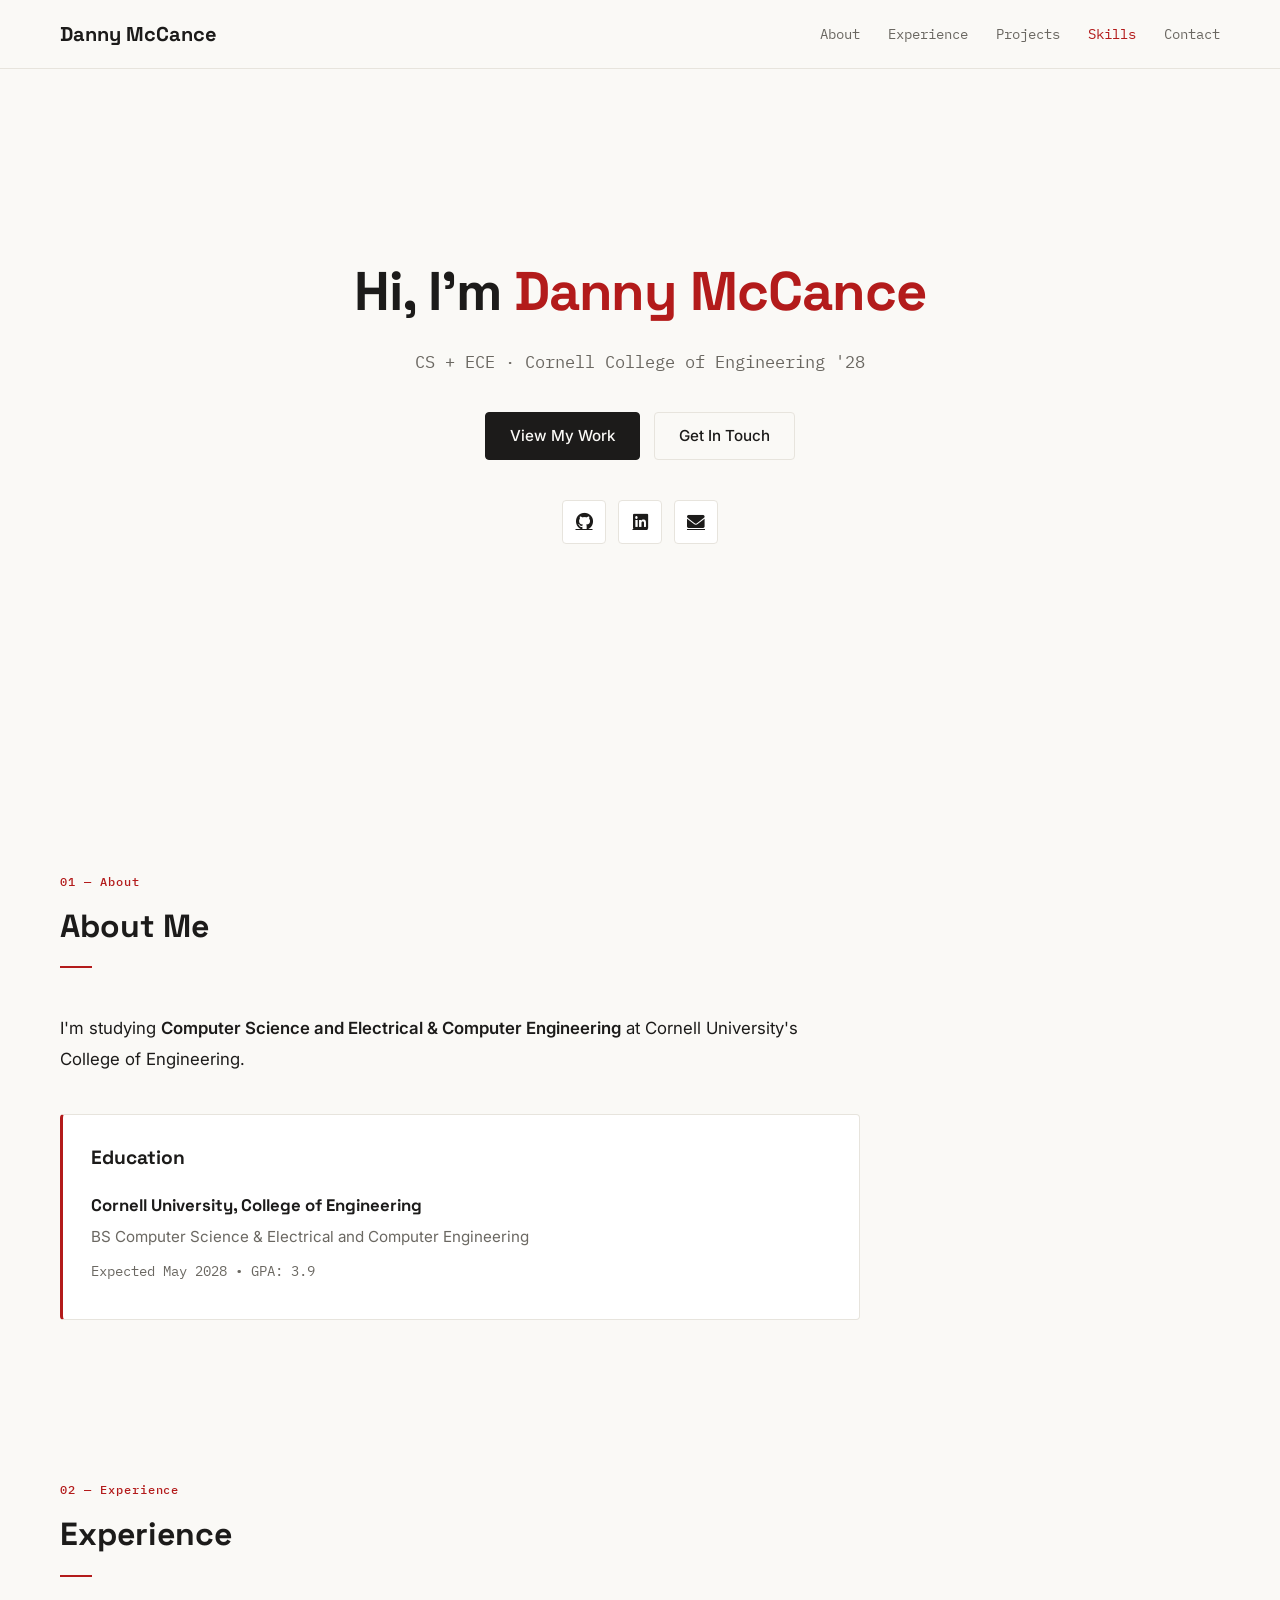
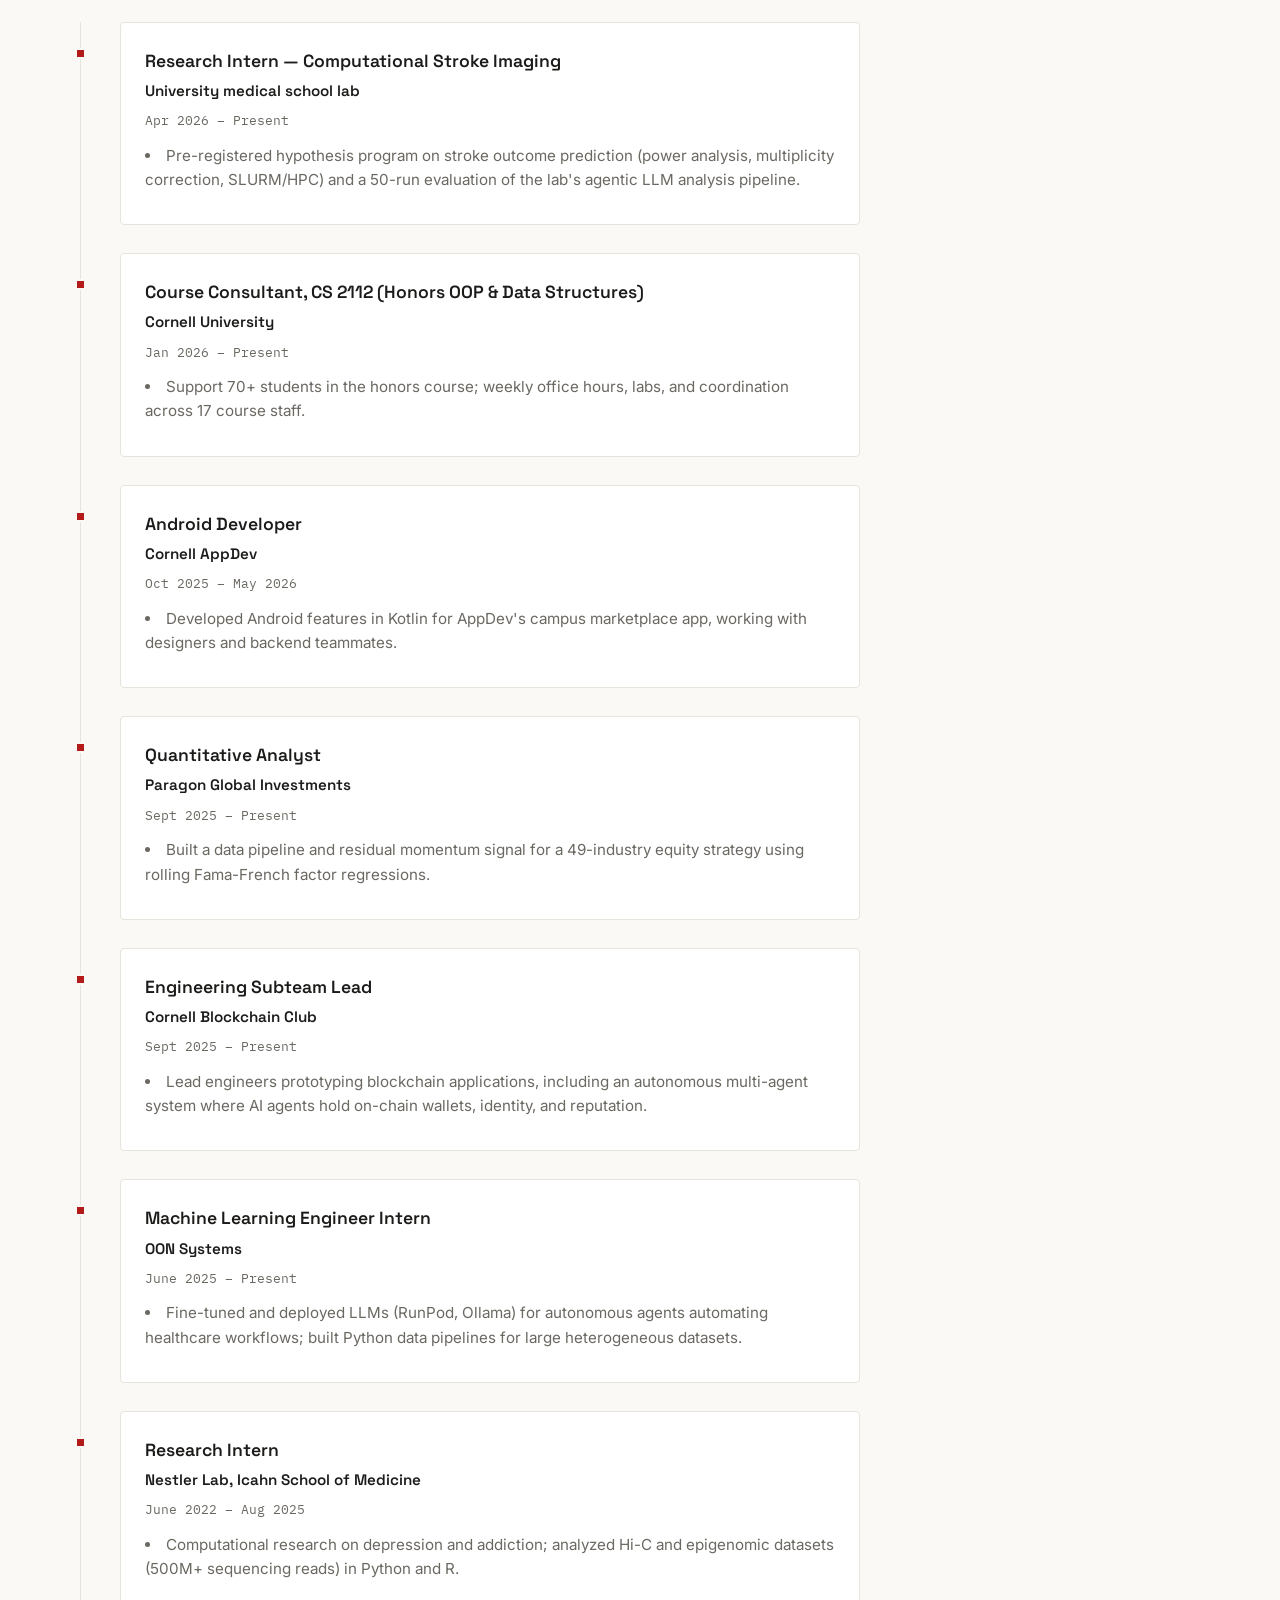
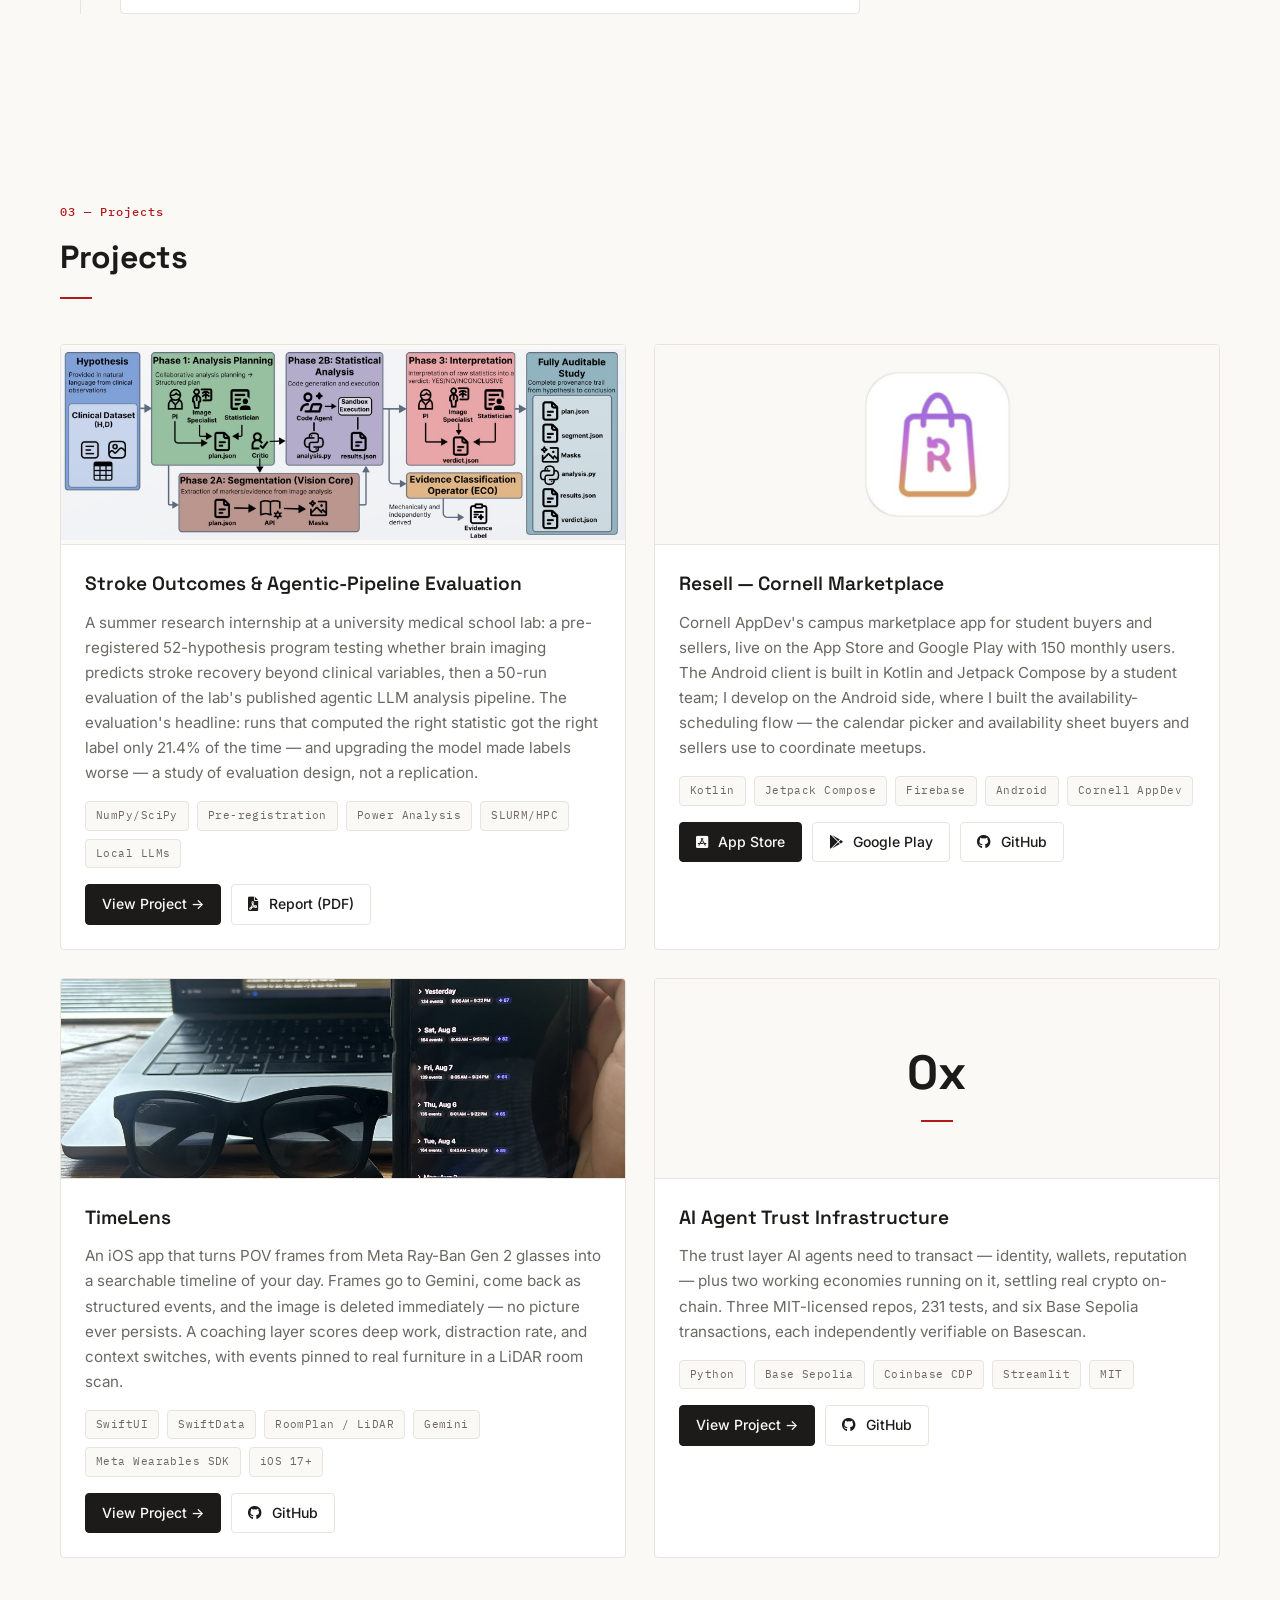
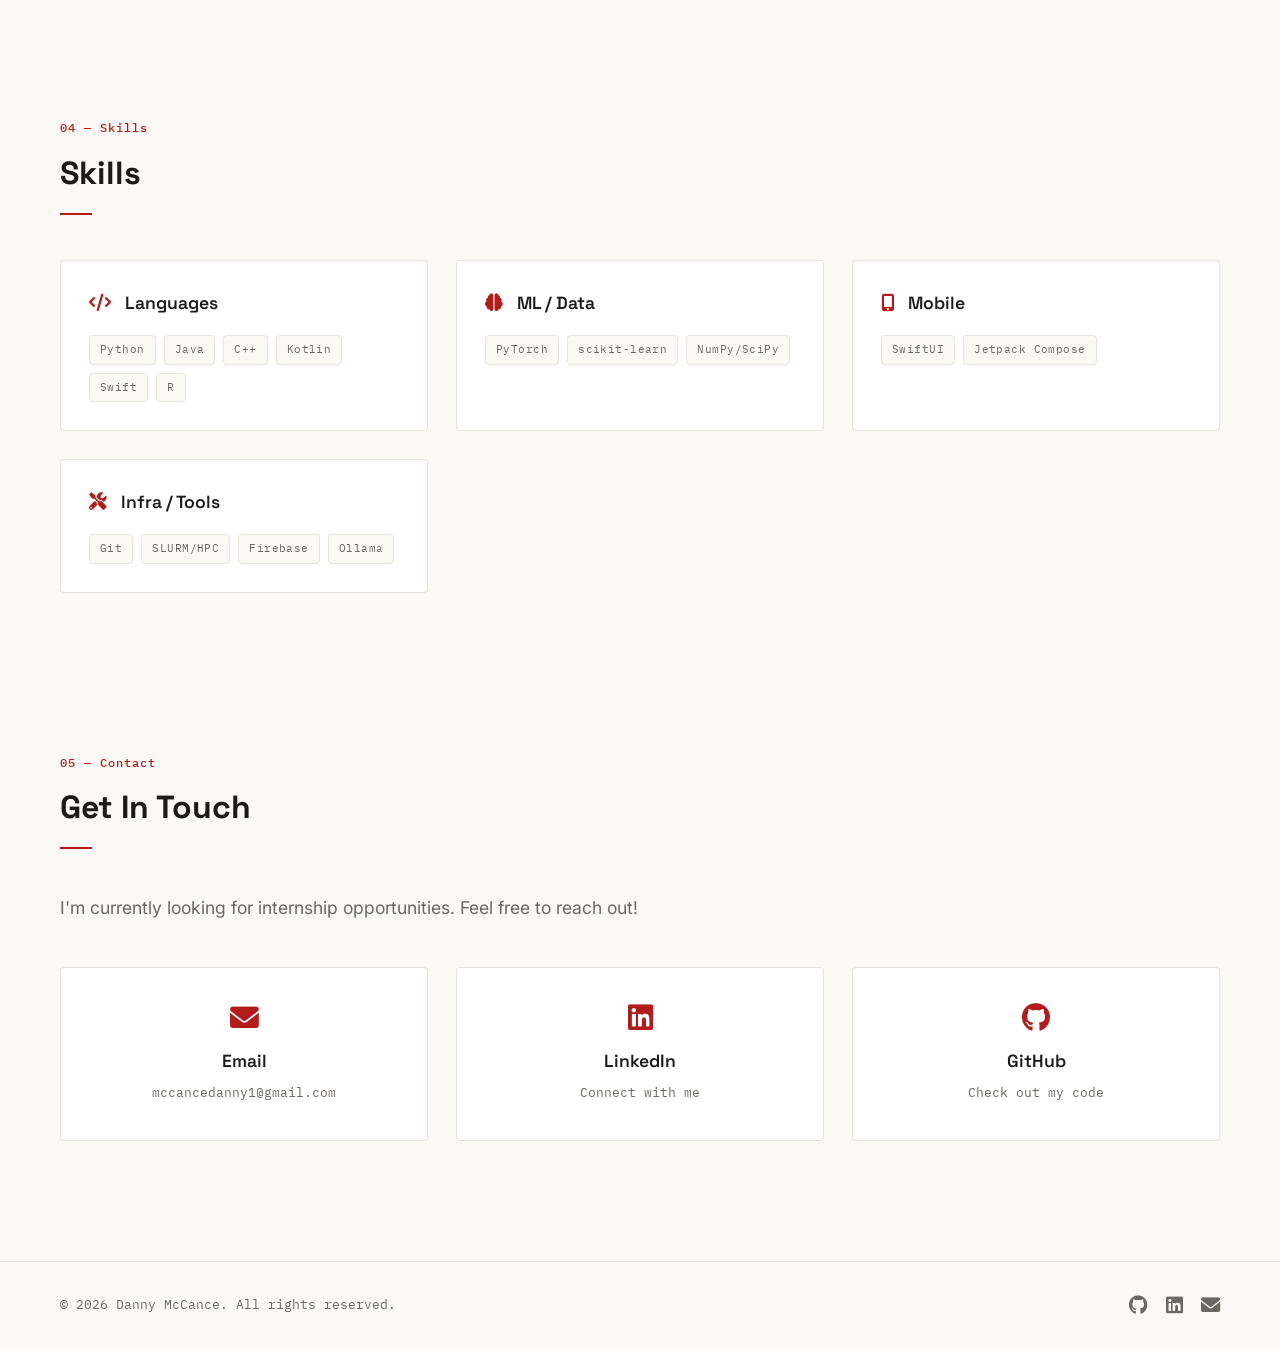
==== index.html @ d05a89b1 "Design system pass: unified palette, type, and card language Co-Authored-By: Claude Fable 5 <noreply" ====
<!DOCTYPE html>
<html lang="en">
<head>
    <meta charset="UTF-8">
    <meta name="viewport" content="width=device-width, initial-scale=1.0">
    <title>Danny McCance &mdash; CS + ECE @ Cornell</title>
    <link rel="preconnect" href="https://fonts.googleapis.com">
    <link rel="preconnect" href="https://fonts.gstatic.com" crossorigin>
    <link href="https://fonts.googleapis.com/css2?family=IBM+Plex+Mono:wght@400;500;600&family=Inter:wght@400;500;600&family=Space+Grotesk:wght@600;700&display=swap" rel="stylesheet">
    <link rel="stylesheet" href="styles.css">
    <link rel="stylesheet" href="https://cdnjs.cloudflare.com/ajax/libs/font-awesome/6.0.0/css/all.min.css">
</head>
<body>
    <!-- Navigation -->
    <nav class="navbar">
        <div class="container">
            <div class="nav-brand">Danny McCance</div>
            <ul class="nav-menu">
                <li><a href="#about">About</a></li>
                <li><a href="#experience">Experience</a></li>
                <li><a href="#projects">Projects</a></li>
                <li><a href="#skills">Skills</a></li>
                <li><a href="#contact">Contact</a></li>
            </ul>
            <div class="hamburger">
                <span></span>
                <span></span>
                <span></span>
            </div>
        </div>
    </nav>

    <!-- Hero Section -->
    <section class="hero">
        <div class="container">
            <div class="hero-content">
                <h1>Hi, I'm <span class="highlight">Danny McCance</span></h1>
                <h2>CS + ECE &middot; Cornell College of Engineering '28</h2>
                <div class="hero-buttons">
                    <a href="#projects" class="btn btn-primary">View My Work</a>
                    <a href="#contact" class="btn btn-secondary">Get In Touch</a>
                </div>
                <div class="social-links">
                    <a href="https://github.com/dannym231" target="_blank" aria-label="GitHub"><i class="fab fa-github"></i></a>
                    <a href="https://www.linkedin.com/in/danny-mccance-0ab602261" target="_blank" aria-label="LinkedIn"><i class="fab fa-linkedin"></i></a>
                    <a href="mailto:mccancedanny1@gmail.com" aria-label="Email"><i class="fas fa-envelope"></i></a>
                </div>
            </div>
        </div>
    </section>

    <!-- About Section -->
    <section id="about" class="about">
        <div class="container">
            <p class="kicker">01 — About</p>
            <h2 class="section-title">About Me</h2>
            <div class="about-content">
                <div class="about-text">
                    <p>I'm studying <strong>Computer Science and Electrical &amp; Computer Engineering</strong> at Cornell University's College of Engineering.</p>
                    <div class="education">
                        <h3>Education</h3>
                        <div class="education-item">
                            <h4>Cornell University, College of Engineering</h4>
                            <p>BS Computer Science &amp; Electrical and Computer Engineering</p>
                            <p class="date">Expected May 2028 &bull; GPA: 3.9</p>
                        </div>
                    </div>
                </div>
            </div>
        </div>
    </section>

    <!-- Experience Section -->
    <section id="experience" class="experience">
        <div class="container">
            <p class="kicker">02 — Experience</p>
            <h2 class="section-title">Experience</h2>
            <div class="timeline">
                <div class="timeline-item">
                    <div class="timeline-marker"></div>
                    <div class="timeline-content">
                        <h3>Research Intern &mdash; Computational Stroke Imaging</h3>
                        <h4>University medical school lab</h4>
                        <p class="date">Apr 2026 &ndash; Present</p>
                        <ul>
                            <li>Pre-registered hypothesis program on stroke outcome prediction (power analysis, multiplicity correction, SLURM/HPC) and a 50-run evaluation of the lab's agentic LLM analysis pipeline.</li>
                        </ul>
                    </div>
                </div>

                <div class="timeline-item">
                    <div class="timeline-marker"></div>
                    <div class="timeline-content">
                        <h3>Course Consultant, CS 2112 (Honors OOP &amp; Data Structures)</h3>
                        <h4>Cornell University</h4>
                        <p class="date">Jan 2026 &ndash; Present</p>
                        <ul>
                            <li>Support 70+ students in the honors course; weekly office hours, labs, and coordination across 17 course staff.</li>
                        </ul>
                    </div>
                </div>

                <div class="timeline-item">
                    <div class="timeline-marker"></div>
                    <div class="timeline-content">
                        <h3>Android Developer</h3>
                        <h4>Cornell AppDev</h4>
                        <p class="date">Oct 2025 &ndash; May 2026</p>
                        <ul>
                            <li>Developed Android features in Kotlin for AppDev's campus marketplace app, working with designers and backend teammates.</li>
                        </ul>
                    </div>
                </div>

                <div class="timeline-item">
                    <div class="timeline-marker"></div>
                    <div class="timeline-content">
                        <h3>Quantitative Analyst</h3>
                        <h4>Paragon Global Investments</h4>
                        <p class="date">Sept 2025 &ndash; Present</p>
                        <ul>
                            <li>Built a data pipeline and residual momentum signal for a 49-industry equity strategy using rolling Fama-French factor regressions.</li>
                        </ul>
                    </div>
                </div>

                <div class="timeline-item">
                    <div class="timeline-marker"></div>
                    <div class="timeline-content">
                        <h3>Engineering Subteam Lead</h3>
                        <h4>Cornell Blockchain Club</h4>
                        <p class="date">Sept 2025 &ndash; Present</p>
                        <ul>
                            <li>Lead engineers prototyping blockchain applications, including an autonomous multi-agent system where AI agents hold on-chain wallets, identity, and reputation.</li>
                        </ul>
                    </div>
                </div>

                <div class="timeline-item">
                    <div class="timeline-marker"></div>
                    <div class="timeline-content">
                        <h3>Machine Learning Engineer Intern</h3>
                        <h4>OON Systems</h4>
                        <p class="date">June 2025 &ndash; Present</p>
                        <ul>
                            <li>Fine-tuned and deployed LLMs (RunPod, Ollama) for autonomous agents automating healthcare workflows; built Python data pipelines for large heterogeneous datasets.</li>
                        </ul>
                    </div>
                </div>

                <div class="timeline-item">
                    <div class="timeline-marker"></div>
                    <div class="timeline-content">
                        <h3>Research Intern</h3>
                        <h4>Nestler Lab, Icahn School of Medicine</h4>
                        <p class="date">June 2022 &ndash; Aug 2025</p>
                        <ul>
                            <li>Computational research on depression and addiction; analyzed Hi-C and epigenomic datasets (500M+ sequencing reads) in Python and R.</li>
                        </ul>
                    </div>
                </div>
            </div>
        </div>
    </section>

    <!-- Projects Section -->
    <section id="projects" class="projects">
        <div class="container">
            <p class="kicker">03 — Projects</p>
            <h2 class="section-title">Projects</h2>
            <div class="projects-grid">
                <!-- Project Card: Stroke Outcomes & Agentic-Pipeline Evaluation -->
                <div class="project-card">
                    <div class="project-image project-image-contain">
                        <img src="assets/research/veritas-architecture.jpg" alt="Architecture of VERITAS (arXiv:2604.12144), the lab's published agentic analysis pipeline">
                        <div class="project-overlay">
                            <a href="research.html" class="project-link" aria-label="View research project page">
                                <i class="fas fa-external-link-alt"></i>
                            </a>
                            <a href="assets/research/final-report.pdf" class="project-link" target="_blank" aria-label="Research report (PDF)">
                                <i class="fas fa-file-pdf"></i>
                            </a>
                        </div>
                    </div>
                    <div class="project-info">
                        <h3>Stroke Outcomes &amp; Agentic-Pipeline Evaluation</h3>
                        <p>A summer research internship at a university medical school lab: a pre-registered 52-hypothesis program testing whether brain imaging predicts stroke recovery beyond clinical variables, then a 50-run evaluation of the lab's published agentic LLM analysis pipeline. The evaluation's headline: runs that computed the right statistic got the right label only 21.4% of the time &mdash; and upgrading the model made labels worse &mdash; a study of evaluation design, not a replication.</p>
                        <div class="project-tags">
                            <span class="tag">NumPy/SciPy</span>
                            <span class="tag">Pre-registration</span>
                            <span class="tag">Power Analysis</span>
                            <span class="tag">SLURM/HPC</span>
                            <span class="tag">Local LLMs</span>
                        </div>
                        <div class="project-actions">
                            <a href="research.html" class="btn btn-primary btn-sm">View Project &rarr;</a>
                            <a href="assets/research/final-report.pdf" target="_blank" class="btn btn-secondary btn-sm"><i class="fas fa-file-pdf"></i> Report (PDF)</a>
                        </div>
                    </div>
                </div>

                <!-- Project Card: Resell -->
                <div class="project-card">
                    <div class="project-image">
                        <img src="assets/resell/hero.jpg" alt="Resell — Cornell Marketplace app icon">
                        <div class="project-overlay">
                            <a href="https://apps.apple.com/us/app/resell-cornell-marketplace/id1622452299" class="project-link" target="_blank" aria-label="Resell on the App Store">
                                <i class="fab fa-app-store-ios"></i>
                            </a>
                            <a href="https://play.google.com/store/apps/details?id=com.cornellappdev.resell.android" class="project-link" target="_blank" aria-label="Resell on Google Play">
                                <i class="fab fa-google-play"></i>
                            </a>
                            <a href="https://github.com/cuappdev/resell-android" class="project-link" target="_blank" aria-label="Resell Android on GitHub">
                                <i class="fab fa-github"></i>
                            </a>
                        </div>
                    </div>
                    <div class="project-info">
                        <h3>Resell &mdash; Cornell Marketplace</h3>
                        <p>Cornell AppDev's campus marketplace app for student buyers and sellers, live on the App Store and Google Play with 150 monthly users. The Android client is built in Kotlin and Jetpack Compose by a student team; I develop on the Android side, where I built the availability-scheduling flow &mdash; the calendar picker and availability sheet buyers and sellers use to coordinate meetups.</p>
                        <div class="project-tags">
                            <span class="tag">Kotlin</span>
                            <span class="tag">Jetpack Compose</span>
                            <span class="tag">Firebase</span>
                            <span class="tag">Android</span>
                            <span class="tag">Cornell AppDev</span>
                        </div>
                        <div class="project-actions">
                            <a href="https://apps.apple.com/us/app/resell-cornell-marketplace/id1622452299" target="_blank" class="btn btn-primary btn-sm"><i class="fab fa-app-store-ios"></i> App Store</a>
                            <a href="https://play.google.com/store/apps/details?id=com.cornellappdev.resell.android" target="_blank" class="btn btn-secondary btn-sm"><i class="fab fa-google-play"></i> Google Play</a>
                            <a href="https://github.com/cuappdev/resell-android" target="_blank" class="btn btn-secondary btn-sm"><i class="fab fa-github"></i> GitHub</a>
                        </div>
                    </div>
                </div>

                <!-- Project Card: TimeLens -->
                <div class="project-card">
                    <div class="project-image">
                        <img src="assets/timelens/hero-glasses-phone.jpg" alt="Meta Ray-Ban glasses next to an iPhone running TimeLens">
                        <div class="project-overlay">
                            <a href="timelens.html" class="project-link" aria-label="View TimeLens project page">
                                <i class="fas fa-external-link-alt"></i>
                            </a>
                            <a href="https://github.com/dannym231/timeLens" class="project-link" target="_blank" aria-label="TimeLens on GitHub">
                                <i class="fab fa-github"></i>
                            </a>
                        </div>
                    </div>
                    <div class="project-info">
                        <h3>TimeLens</h3>
                        <p>An iOS app that turns POV frames from Meta Ray-Ban Gen 2 glasses into a searchable timeline of your day. Frames go to Gemini, come back as structured events, and the image is deleted immediately &mdash; no picture ever persists. A coaching layer scores deep work, distraction rate, and context switches, with events pinned to real furniture in a LiDAR room scan.</p>
                        <div class="project-tags">
                            <span class="tag">SwiftUI</span>
                            <span class="tag">SwiftData</span>
                            <span class="tag">RoomPlan / LiDAR</span>
                            <span class="tag">Gemini</span>
                            <span class="tag">Meta Wearables SDK</span>
                            <span class="tag">iOS 17+</span>
                        </div>
                        <div class="project-actions">
                            <a href="timelens.html" class="btn btn-primary btn-sm">View Project &rarr;</a>
                            <a href="https://github.com/dannym231/timeLens" target="_blank" class="btn btn-secondary btn-sm"><i class="fab fa-github"></i> GitHub</a>
                        </div>
                    </div>
                </div>

                <!-- Project Card: AI Agent Trust Infrastructure -->
                <div class="project-card">
                    <div class="project-image project-monogram">
                        <span class="monogram-mark">0x</span>
                        <div class="project-overlay">
                            <a href="agents.html" class="project-link" aria-label="View AI agent infrastructure project page">
                                <i class="fas fa-external-link-alt"></i>
                            </a>
                            <a href="https://github.com/dannym231/agentmarket" class="project-link" target="_blank" aria-label="AgentMarket on GitHub">
                                <i class="fab fa-github"></i>
                            </a>
                        </div>
                    </div>
                    <div class="project-info">
                        <h3>AI Agent Trust Infrastructure</h3>
                        <p>The trust layer AI agents need to transact &mdash; identity, wallets, reputation &mdash; plus two working economies running on it, settling real crypto on-chain. Three MIT-licensed repos, 231 tests, and six Base Sepolia transactions, each independently verifiable on Basescan.</p>
                        <div class="project-tags">
                            <span class="tag">Python</span>
                            <span class="tag">Base Sepolia</span>
                            <span class="tag">Coinbase CDP</span>
                            <span class="tag">Streamlit</span>
                            <span class="tag">MIT</span>
                        </div>
                        <div class="project-actions">
                            <a href="agents.html" class="btn btn-primary btn-sm">View Project &rarr;</a>
                            <a href="https://github.com/dannym231/agentmarket" target="_blank" class="btn btn-secondary btn-sm"><i class="fab fa-github"></i> GitHub</a>
                        </div>
                    </div>
                </div>
            </div>
        </div>
    </section>

    <!-- Skills Section -->
    <section id="skills" class="skills">
        <div class="container">
            <p class="kicker">04 — Skills</p>
            <h2 class="section-title">Skills</h2>
            <div class="skills-grid">
                <div class="skill-category">
                    <h3><i class="fas fa-code"></i> Languages</h3>
                    <div class="skill-tags">
                        <span class="skill-tag">Python</span>
                        <span class="skill-tag">Java</span>
                        <span class="skill-tag">C++</span>
                        <span class="skill-tag">Kotlin</span>
                        <span class="skill-tag">Swift</span>
                        <span class="skill-tag">R</span>
                    </div>
                </div>

                <div class="skill-category">
                    <h3><i class="fas fa-brain"></i> ML / Data</h3>
                    <div class="skill-tags">
                        <span class="skill-tag">PyTorch</span>
                        <span class="skill-tag">scikit-learn</span>
                        <span class="skill-tag">NumPy/SciPy</span>
                    </div>
                </div>

                <div class="skill-category">
                    <h3><i class="fas fa-mobile-alt"></i> Mobile</h3>
                    <div class="skill-tags">
                        <span class="skill-tag">SwiftUI</span>
                        <span class="skill-tag">Jetpack Compose</span>
                    </div>
                </div>

                <div class="skill-category">
                    <h3><i class="fas fa-tools"></i> Infra / Tools</h3>
                    <div class="skill-tags">
                        <span class="skill-tag">Git</span>
                        <span class="skill-tag">SLURM/HPC</span>
                        <span class="skill-tag">Firebase</span>
                        <span class="skill-tag">Ollama</span>
                    </div>
                </div>
            </div>
        </div>
    </section>

    <!-- Contact Section -->
    <section id="contact" class="contact">
        <div class="container">
            <p class="kicker">05 — Contact</p>
            <h2 class="section-title">Get In Touch</h2>
            <p class="contact-description">I'm currently looking for internship opportunities. Feel free to reach out!</p>
            <div class="contact-methods">
                <a href="mailto:mccancedanny1@gmail.com" class="contact-card">
                    <i class="fas fa-envelope"></i>
                    <h3>Email</h3>
                    <p>mccancedanny1@gmail.com</p>
                </a>
                <a href="https://www.linkedin.com/in/danny-mccance-0ab602261" target="_blank" class="contact-card">
                    <i class="fab fa-linkedin"></i>
                    <h3>LinkedIn</h3>
                    <p>Connect with me</p>
                </a>
                <a href="https://github.com/dannym231" target="_blank" class="contact-card">
                    <i class="fab fa-github"></i>
                    <h3>GitHub</h3>
                    <p>Check out my code</p>
                </a>
            </div>
        </div>
    </section>

    <!-- Footer -->
    <footer class="footer">
        <div class="container">
            <p>&copy; 2026 Danny McCance. All rights reserved.</p>
            <div class="footer-links">
                <a href="https://github.com/dannym231" target="_blank" aria-label="GitHub"><i class="fab fa-github"></i></a>
                <a href="https://www.linkedin.com/in/danny-mccance-0ab602261" target="_blank" aria-label="LinkedIn"><i class="fab fa-linkedin"></i></a>
                <a href="mailto:mccancedanny1@gmail.com" aria-label="Email"><i class="fas fa-envelope"></i></a>
            </div>
        </div>
    </footer>

    <script src="script.js"></script>
</body>
</html>
---- styles.css ----
/* ===== Design Tokens ===== */
:root {
    --paper: #FAF9F6;        /* page background */
    --surface: #FFFFFF;      /* cards */
    --ink: #1C1B1A;          /* headings, primary text */
    --ink-soft: #6B6862;     /* secondary text */
    --line: #E7E4DD;         /* hairline borders */
    --accent: #B31B1B;       /* Cornell carnelian — the one accent */
    --accent-deep: #8E1515;  /* hover states */

    --font-head: 'Space Grotesk', 'Helvetica Neue', Arial, sans-serif;
    --font-body: 'Inter', -apple-system, BlinkMacSystemFont, 'Segoe UI', sans-serif;
    --font-mono: 'IBM Plex Mono', 'SF Mono', Menlo, Consolas, monospace;

    --radius: 4px;
    --hover-shadow: 0 2px 10px rgba(28, 27, 26, 0.06);
    --transition: all 0.2s ease;
}

/* ===== Global Styles ===== */
* {
    margin: 0;
    padding: 0;
    box-sizing: border-box;
}

html {
    scroll-behavior: smooth;
}

@media (prefers-reduced-motion: reduce) {
    html {
        scroll-behavior: auto;
    }
}

body {
    font-family: var(--font-body);
    font-weight: 400;
    line-height: 1.6;
    color: var(--ink);
    background-color: var(--paper);
}

strong {
    font-weight: 600;
}

h1, h2, h3, h4 {
    font-family: var(--font-head);
    font-weight: 700;
    color: var(--ink);
}

.container {
    max-width: 1200px;
    margin: 0 auto;
    padding: 0 20px;
}

section {
    padding: 80px 0;
}

.kicker {
    font-family: var(--font-mono);
    font-size: 0.75rem;
    font-weight: 500;
    letter-spacing: 0.08em;
    color: var(--accent);
    margin-bottom: 10px;
}

.section-title {
    font-size: 2rem;
    font-weight: 700;
    margin-bottom: 45px;
    text-align: left;
    color: var(--ink);
}

.section-title::after {
    content: '';
    display: block;
    width: 32px;
    height: 2px;
    background: var(--accent);
    margin: 14px 0 0;
}

/* ===== Navigation ===== */
.navbar {
    position: fixed;
    top: 0;
    width: 100%;
    background: var(--paper);
    border-bottom: 1px solid var(--line);
    z-index: 1000;
}

.navbar .container {
    display: flex;
    justify-content: space-between;
    align-items: center;
    padding: 18px 20px;
}

.nav-brand {
    font-family: var(--font-head);
    font-size: 1.25rem;
    font-weight: 700;
    color: var(--ink);
}

.nav-brand a {
    color: var(--ink);
    text-decoration: none;
}

.nav-menu {
    display: flex;
    list-style: none;
    gap: 28px;
}

.nav-menu a {
    font-family: var(--font-mono);
    font-size: 0.85rem;
    text-decoration: none;
    color: var(--ink-soft);
    transition: var(--transition);
}

.nav-menu a:hover,
.nav-menu a.active {
    color: var(--accent);
}

.hamburger {
    display: none;
    flex-direction: column;
    cursor: pointer;
    gap: 5px;
}

.hamburger span {
    width: 25px;
    height: 2px;
    background: var(--ink);
    transition: var(--transition);
}

.hamburger.active span:nth-child(1) {
    transform: translateY(7px) rotate(45deg);
}

.hamburger.active span:nth-child(2) {
    opacity: 0;
}

.hamburger.active span:nth-child(3) {
    transform: translateY(-7px) rotate(-45deg);
}

/* ===== Hero Section ===== */
.hero {
    min-height: 88vh;
    display: flex;
    align-items: center;
    background: var(--paper);
    padding-top: 80px;
}

.hero-content {
    text-align: center;
}

.hero h1 {
    font-size: 3.4rem;
    margin-bottom: 14px;
    letter-spacing: -0.02em;
}

.hero h2 {
    font-family: var(--font-mono);
    font-size: 1.05rem;
    font-weight: 400;
    color: var(--ink-soft);
    margin-bottom: 36px;
}

.highlight {
    color: var(--accent);
}

.hero-buttons {
    display: flex;
    gap: 14px;
    justify-content: center;
    margin-bottom: 40px;
}

/* ===== Buttons — exactly two variants ===== */
.btn {
    padding: 11px 24px;
    border-radius: var(--radius);
    text-decoration: none;
    font-family: var(--font-body);
    font-size: 0.95rem;
    font-weight: 500;
    transition: var(--transition);
    display: inline-block;
}

.btn-primary {
    background: var(--ink);
    color: var(--paper);
    border: 1px solid var(--ink);
}

.btn-primary:hover {
    background: var(--accent-deep);
    border-color: var(--accent-deep);
    color: var(--paper);
}

.btn-secondary {
    background: transparent;
    color: var(--ink);
    border: 1px solid var(--line);
}

.btn-secondary:hover {
    border-color: var(--accent);
    color: var(--accent);
}

.btn-sm {
    padding: 8px 16px;
    font-size: 0.875rem;
}

.social-links {
    display: flex;
    gap: 12px;
    justify-content: center;
}

.social-links a {
    width: 44px;
    height: 44px;
    border-radius: var(--radius);
    background: var(--surface);
    border: 1px solid var(--line);
    display: flex;
    align-items: center;
    justify-content: center;
    color: var(--ink);
    font-size: 1.1rem;
    transition: var(--transition);
}

.social-links a:hover {
    border-color: var(--accent);
    color: var(--accent);
}

/* ===== About Section ===== */
.about {
    background: var(--paper);
}

.about-content {
    max-width: 800px;
}

.about-text p {
    font-size: 1.05rem;
    margin-bottom: 20px;
    color: var(--ink);
    line-height: 1.8;
}

.education {
    margin-top: 40px;
    padding: 28px;
    background: var(--surface);
    border: 1px solid var(--line);
    border-left: 3px solid var(--accent);
    border-radius: var(--radius);
}

.education h3 {
    color: var(--ink);
    margin-bottom: 18px;
    font-size: 1.2rem;
}

.education-item h4 {
    font-size: 1.05rem;
    margin-bottom: 5px;
}

.education-item p {
    color: var(--ink-soft);
    margin-bottom: 8px;
    font-size: 0.95rem;
}

.education-item .date {
    font-family: var(--font-mono);
    font-size: 0.85rem;
    color: var(--ink-soft);
}

/* ===== Experience Section ===== */
.experience {
    background: var(--paper);
}

.timeline {
    max-width: 800px;
    position: relative;
}

.timeline::before {
    content: '';
    position: absolute;
    left: 20px;
    top: 0;
    bottom: 0;
    width: 1px;
    background: var(--line);
}

.timeline-item {
    position: relative;
    padding-left: 60px;
    margin-bottom: 28px;
}

.timeline-marker {
    position: absolute;
    left: 15px;
    top: 26px;
    width: 11px;
    height: 11px;
    border-radius: 2px;
    background: var(--accent);
    border: 2px solid var(--paper);
}

.timeline-content {
    background: var(--surface);
    padding: 24px;
    border: 1px solid var(--line);
    border-radius: var(--radius);
    transition: var(--transition);
}

.timeline-content:hover {
    border-color: var(--ink-soft);
}

.timeline-content h3 {
    color: var(--ink);
    margin-bottom: 4px;
    font-size: 1.1rem;
    font-weight: 600;
}

.timeline-content h4 {
    color: var(--ink);
    margin-bottom: 8px;
    font-size: 0.95rem;
    font-weight: 600;
}

.timeline-content .date {
    font-family: var(--font-mono);
    font-size: 0.8rem;
    color: var(--ink-soft);
    margin-bottom: 12px;
    display: block;
}

.timeline-content ul {
    list-style-position: inside;
    color: var(--ink-soft);
}

.timeline-content li {
    margin-bottom: 8px;
    line-height: 1.6;
    font-size: 0.95rem;
}

/* ===== Projects Section ===== */
.projects {
    background: var(--paper);
}

.projects-grid {
    display: grid;
    grid-template-columns: repeat(2, 1fr);
    gap: 28px;
}

.project-card {
    background: var(--surface);
    border: 1px solid var(--line);
    border-radius: var(--radius);
    overflow: hidden;
    transition: var(--transition);
}

.project-card:hover {
    border-color: var(--ink-soft);
    box-shadow: var(--hover-shadow);
}

.project-image {
    position: relative;
    height: 200px;
    background: var(--paper);
    border-bottom: 1px solid var(--line);
    overflow: hidden;
}

.project-image img {
    width: 100%;
    height: 100%;
    object-fit: cover;
    display: block;
}

.project-image-contain img {
    object-fit: contain;
}

.project-monogram {
    display: flex;
    align-items: center;
    justify-content: center;
}

.monogram-mark {
    font-family: var(--font-head);
    font-size: 3rem;
    font-weight: 700;
    color: var(--ink);
    letter-spacing: 0.02em;
    text-align: center;
}

.monogram-mark::after {
    content: '';
    display: block;
    width: 32px;
    height: 2px;
    background: var(--accent);
    margin: 8px auto 0;
}

.project-overlay {
    position: absolute;
    top: 0;
    left: 0;
    right: 0;
    bottom: 0;
    background: rgba(28, 27, 26, 0.92);
    display: flex;
    align-items: center;
    justify-content: center;
    gap: 14px;
    opacity: 0;
    transition: var(--transition);
}

.project-card:hover .project-overlay {
    opacity: 1;
}

.project-link {
    width: 44px;
    height: 44px;
    border-radius: var(--radius);
    background: var(--paper);
    display: flex;
    align-items: center;
    justify-content: center;
    color: var(--ink);
    transition: var(--transition);
}

.project-link:hover {
    color: var(--accent);
}

.project-info {
    padding: 24px;
}

.project-info h3 {
    margin-bottom: 10px;
    font-size: 1.2rem;
    font-weight: 600;
}

.project-info p {
    color: var(--ink-soft);
    margin-bottom: 16px;
    line-height: 1.65;
    font-size: 0.95rem;
}

/* ===== Tag chips — one neutral style everywhere ===== */
.project-tags,
.skill-tags {
    display: flex;
    flex-wrap: wrap;
    gap: 8px;
}

.tag,
.skill-tag {
    font-family: var(--font-mono);
    font-size: 11px;
    letter-spacing: 0.04em;
    padding: 5px 10px;
    background: var(--paper);
    color: var(--ink-soft);
    border: 1px solid var(--line);
    border-radius: var(--radius);
}

/* ===== Stats ===== */
.featured-stats {
    display: grid;
    grid-template-columns: repeat(auto-fit, minmax(150px, 1fr));
    gap: 16px;
    margin: 30px 0;
}

.stat {
    background: var(--surface);
    border: 1px solid var(--line);
    border-radius: var(--radius);
    padding: 20px;
    text-align: center;
}

.stat-number {
    display: block;
    font-family: var(--font-mono);
    font-size: 1.9rem;
    font-weight: 600;
    color: var(--accent);
}

.stat-label {
    font-family: var(--font-mono);
    font-size: 10.5px;
    letter-spacing: 0.06em;
    text-transform: uppercase;
    color: var(--ink-soft);
}

/* ===== Repo Cards (agents.html) ===== */
.featured-repos {
    display: grid;
    grid-template-columns: repeat(auto-fit, minmax(280px, 1fr));
    gap: 28px;
    margin-bottom: 30px;
}

.repo-card {
    background: var(--surface);
    border: 1px solid var(--line);
    border-radius: var(--radius);
    padding: 24px;
    transition: var(--transition);
    display: flex;
    flex-direction: column;
}

.repo-card:hover {
    border-color: var(--ink-soft);
    box-shadow: var(--hover-shadow);
}

.repo-card-contrast {
    border: 1px dashed var(--ink-soft);
}

.repo-card-header {
    display: flex;
    justify-content: space-between;
    align-items: center;
    margin-bottom: 5px;
}

.repo-card-header h4 {
    font-size: 1.15rem;
    font-weight: 600;
}

.repo-card-header h4 a {
    color: var(--ink);
    text-decoration: none;
    transition: var(--transition);
}

.repo-card-header h4 a:hover {
    color: var(--accent);
}

.repo-version {
    font-family: var(--font-mono);
    font-size: 11px;
    letter-spacing: 0.04em;
    padding: 4px 8px;
    background: var(--paper);
    color: var(--ink-soft);
    border: 1px solid var(--line);
    border-radius: var(--radius);
}

.repo-role {
    color: var(--accent);
    font-weight: 500;
    font-size: 0.85rem;
    font-family: var(--font-mono);
    margin-bottom: 10px;
}

.repo-card > p:not(.repo-role) {
    color: var(--ink-soft);
    line-height: 1.65;
    margin-bottom: 16px;
    font-size: 0.95rem;
    flex-grow: 1;
}

.repo-card code,
.tl-copy code {
    font-family: var(--font-mono);
    background: var(--paper);
    border: 1px solid var(--line);
    padding: 1px 5px;
    border-radius: var(--radius);
    font-size: 0.85em;
}

.repo-card .project-tags {
    margin-bottom: 16px;
}

.repo-link {
    font-family: var(--font-mono);
    font-size: 0.8rem;
    color: var(--ink);
    text-decoration: none;
    transition: var(--transition);
}

.repo-link:hover {
    color: var(--accent);
}

/* ===== On-Chain Proof (agents.html) ===== */
.featured-proof {
    background: var(--surface);
    border: 1px solid var(--line);
    border-radius: var(--radius);
    padding: 28px;
    margin-bottom: 30px;
}

.featured-proof h4 {
    color: var(--ink);
    font-size: 1.2rem;
    font-weight: 600;
    margin-bottom: 10px;
}

.featured-proof h4 i {
    color: var(--accent);
    margin-right: 8px;
}

.featured-proof > p {
    color: var(--ink-soft);
    margin-bottom: 20px;
    font-size: 0.95rem;
}

.proof-group {
    display: flex;
    align-items: flex-start;
    gap: 12px;
    margin-bottom: 14px;
    flex-wrap: wrap;
}

.proof-phase {
    flex-shrink: 0;
    font-family: var(--font-mono);
    font-size: 11px;
    letter-spacing: 0.04em;
    padding: 5px 10px;
    background: var(--paper);
    color: var(--ink-soft);
    border: 1px solid var(--line);
    border-radius: var(--radius);
}

.proof-txs {
    display: flex;
    flex-wrap: wrap;
    gap: 8px;
}

.tx-link {
    display: inline-flex;
    align-items: center;
    gap: 8px;
    padding: 5px 10px;
    background: var(--paper);
    border: 1px solid var(--line);
    border-radius: var(--radius);
    color: var(--ink);
    text-decoration: none;
    font-family: var(--font-mono);
    font-size: 0.8rem;
    transition: var(--transition);
}

.tx-link:hover {
    border-color: var(--accent);
    color: var(--accent);
}

.tx-type {
    font-family: var(--font-mono);
    font-size: 0.65rem;
    font-weight: 600;
    text-transform: uppercase;
    letter-spacing: 0.05em;
    color: var(--accent);
}

.proof-note {
    color: var(--ink-soft);
    font-size: 0.9rem;
    line-height: 1.6;
    margin-top: 12px;
}

/* ===== Project Card Actions ===== */
.project-actions {
    display: flex;
    flex-wrap: wrap;
    gap: 10px;
    margin-top: 16px;
}

.project-actions .btn i {
    margin-right: 6px;
}

/* ===== Project Detail Pages ===== */
.project-hero {
    background: var(--paper);
    padding: 150px 0 70px;
}

.project-hero-grid {
    display: grid;
    grid-template-columns: 1fr 1fr;
    gap: 50px;
    align-items: center;
}

.back-link {
    display: inline-block;
    font-family: var(--font-mono);
    font-size: 0.8rem;
    color: var(--ink-soft);
    text-decoration: none;
    margin-bottom: 20px;
    transition: var(--transition);
}

.back-link:hover {
    color: var(--accent);
}

.back-link i {
    margin-right: 6px;
}

.project-hero h1 {
    font-size: 2.7rem;
    letter-spacing: -0.02em;
    margin-bottom: 12px;
}

.project-hero-tagline {
    font-size: 1.1rem;
    color: var(--ink-soft);
    line-height: 1.7;
    margin-bottom: 22px;
}

.project-hero .project-tags {
    margin-bottom: 25px;
}

.project-hero-media img {
    width: 100%;
    display: block;
    border: 1px solid var(--line);
    border-radius: var(--radius);
}

.project-hero-mark {
    display: flex;
    align-items: center;
    justify-content: center;
    min-height: 340px;
    background: var(--surface);
    border: 1px solid var(--line);
    border-radius: var(--radius);
}

.project-hero-mark .monogram-mark {
    font-size: 4.2rem;
}

.tl-stats {
    padding: 50px 0;
    background: var(--paper);
}

.tl-stats .featured-stats {
    margin: 0;
}

.tl-section {
    background: var(--paper);
}

.tl-section-alt {
    background: var(--paper);
    border-top: 1px solid var(--line);
}

.media-frame {
    display: flex;
    justify-content: center;
}

.media-frame video,
.media-frame img {
    max-width: 100%;
    max-height: 600px;
    display: block;
    border: 1px solid var(--line);
    border-radius: var(--radius);
}

.media-frame video {
    background: var(--ink);
}

.screenshot-pair {
    display: flex;
    flex-wrap: wrap;
    justify-content: center;
    gap: 28px;
    margin-bottom: 40px;
}

.headline-media {
    max-width: 850px;
    margin: 0 auto 40px;
}

.tl-copy {
    max-width: 800px;
    margin: 0 auto;
}

.tl-copy p {
    font-size: 1.05rem;
    color: var(--ink);
    line-height: 1.8;
    margin-bottom: 20px;
}

.tl-copy p:last-child {
    margin-bottom: 0;
}

.feature-grid {
    display: grid;
    grid-template-columns: 1fr 1fr;
    gap: 50px;
    align-items: center;
    max-width: 1000px;
    margin: 0 auto;
}

.feature-copy p {
    font-size: 1.05rem;
    color: var(--ink);
    line-height: 1.8;
    margin-bottom: 20px;
}

.feature-copy p:last-child {
    margin-bottom: 0;
}

.pullquote-card,
.limitations-card {
    max-width: 800px;
    margin: 35px auto 0;
    background: var(--surface);
    border: 1px solid var(--line);
    border-left: 3px solid var(--accent);
    border-radius: var(--radius);
    padding: 28px;
}

.limitations-card {
    margin: 0 auto;
}

.pullquote-card p {
    color: var(--ink);
    font-size: 1rem;
    line-height: 1.75;
    margin: 0;
}

.limitations-card p {
    color: var(--ink-soft);
    line-height: 1.7;
    margin-bottom: 14px;
    font-size: 0.95rem;
}

.limitations-card p:last-child {
    margin-bottom: 0;
}

.findings-list {
    max-width: 800px;
    margin: 25px auto;
    list-style: none;
    padding: 0;
}

.findings-list li {
    position: relative;
    padding-left: 26px;
    margin-bottom: 16px;
    color: var(--ink);
    line-height: 1.75;
    font-size: 1rem;
}

.findings-list li::before {
    content: '';
    position: absolute;
    left: 0;
    top: 0.62em;
    width: 9px;
    height: 9px;
    border-radius: 2px;
    background: var(--accent);
}

.tl-afterword {
    margin-top: 30px;
}

.links-row {
    display: flex;
    flex-wrap: wrap;
    justify-content: center;
    gap: 12px;
    margin-top: 35px;
}

.links-row .btn {
    text-align: center;
    max-width: 100%;
}

.links-row .btn i {
    margin-right: 8px;
}

/* ===== Skills Section ===== */
.skills {
    background: var(--paper);
}

.skills-grid {
    display: grid;
    grid-template-columns: repeat(auto-fit, minmax(280px, 1fr));
    gap: 28px;
}

.skill-category {
    background: var(--surface);
    padding: 28px;
    border: 1px solid var(--line);
    border-radius: var(--radius);
    transition: var(--transition);
}

.skill-category:hover {
    border-color: var(--ink-soft);
}

.skill-category h3 {
    color: var(--ink);
    margin-bottom: 18px;
    font-size: 1.1rem;
    font-weight: 600;
}

.skill-category i {
    color: var(--accent);
    margin-right: 10px;
}

/* ===== Contact Section ===== */
.contact {
    background: var(--paper);
}

.contact-description {
    font-size: 1.1rem;
    color: var(--ink-soft);
    max-width: 600px;
    margin: 0 0 45px;
}

.contact-methods {
    display: grid;
    grid-template-columns: repeat(auto-fit, minmax(250px, 1fr));
    gap: 28px;
    margin-bottom: 40px;
}

.contact-card {
    background: var(--surface);
    padding: 36px;
    border: 1px solid var(--line);
    border-radius: var(--radius);
    text-align: center;
    text-decoration: none;
    color: var(--ink);
    transition: var(--transition);
}

.contact-card:hover {
    border-color: var(--accent);
    box-shadow: var(--hover-shadow);
}

.contact-card i {
    font-size: 1.8rem;
    margin-bottom: 14px;
    color: var(--accent);
}

.contact-card h3 {
    margin-bottom: 8px;
    font-size: 1.1rem;
    font-weight: 600;
}

.contact-card p {
    font-family: var(--font-mono);
    font-size: 0.8rem;
    color: var(--ink-soft);
}

/* ===== Footer ===== */
.footer {
    background: var(--paper);
    border-top: 1px solid var(--line);
    color: var(--ink-soft);
    padding: 28px 0;
}

.footer p {
    font-family: var(--font-mono);
    font-size: 0.8rem;
}

.footer .container {
    display: flex;
    justify-content: space-between;
    align-items: center;
    flex-wrap: wrap;
    gap: 20px;
}

.footer-links {
    display: flex;
    gap: 18px;
}

.footer-links a {
    color: var(--ink-soft);
    font-size: 1.2rem;
    transition: var(--transition);
}

.footer-links a:hover {
    color: var(--accent);
}

/* ===== Responsive Design ===== */
@media (max-width: 768px) {
    .hamburger {
        display: flex;
    }

    .nav-menu {
        position: absolute;
        top: 61px;
        left: -100%;
        flex-direction: column;
        background: var(--paper);
        border-bottom: 1px solid var(--line);
        width: 100%;
        padding: 20px;
        transition: var(--transition);
    }

    .nav-menu.active {
        left: 0;
    }

    .hero h1 {
        font-size: 2.4rem;
    }

    .hero h2 {
        font-size: 0.95rem;
    }

    .hero-buttons {
        flex-direction: column;
        align-items: center;
    }

    .section-title {
        font-size: 1.7rem;
    }

    .timeline::before {
        left: 10px;
    }

    .timeline-marker {
        left: 5px;
    }

    .timeline-item {
        padding-left: 45px;
    }

    .footer .container {
        flex-direction: column;
        text-align: center;
    }

    .projects-grid {
        grid-template-columns: 1fr;
    }

    .project-hero {
        padding: 130px 0 50px;
    }

    .project-hero-grid,
    .feature-grid {
        grid-template-columns: 1fr;
        gap: 30px;
    }

    .feature-grid-reverse .feature-copy {
        order: 2;
    }

    .project-hero h1 {
        font-size: 2rem;
    }

    .project-hero-mark {
        min-height: 220px;
    }

    .project-hero-mark .monogram-mark {
        font-size: 3rem;
    }

    .pullquote-card,
    .limitations-card {
        padding: 22px;
    }

    .proof-group {
        flex-direction: column;
    }
}

@media (max-width: 480px) {
    .hero h1 {
        font-size: 2rem;
    }

    .section-title {
        font-size: 1.5rem;
    }
}
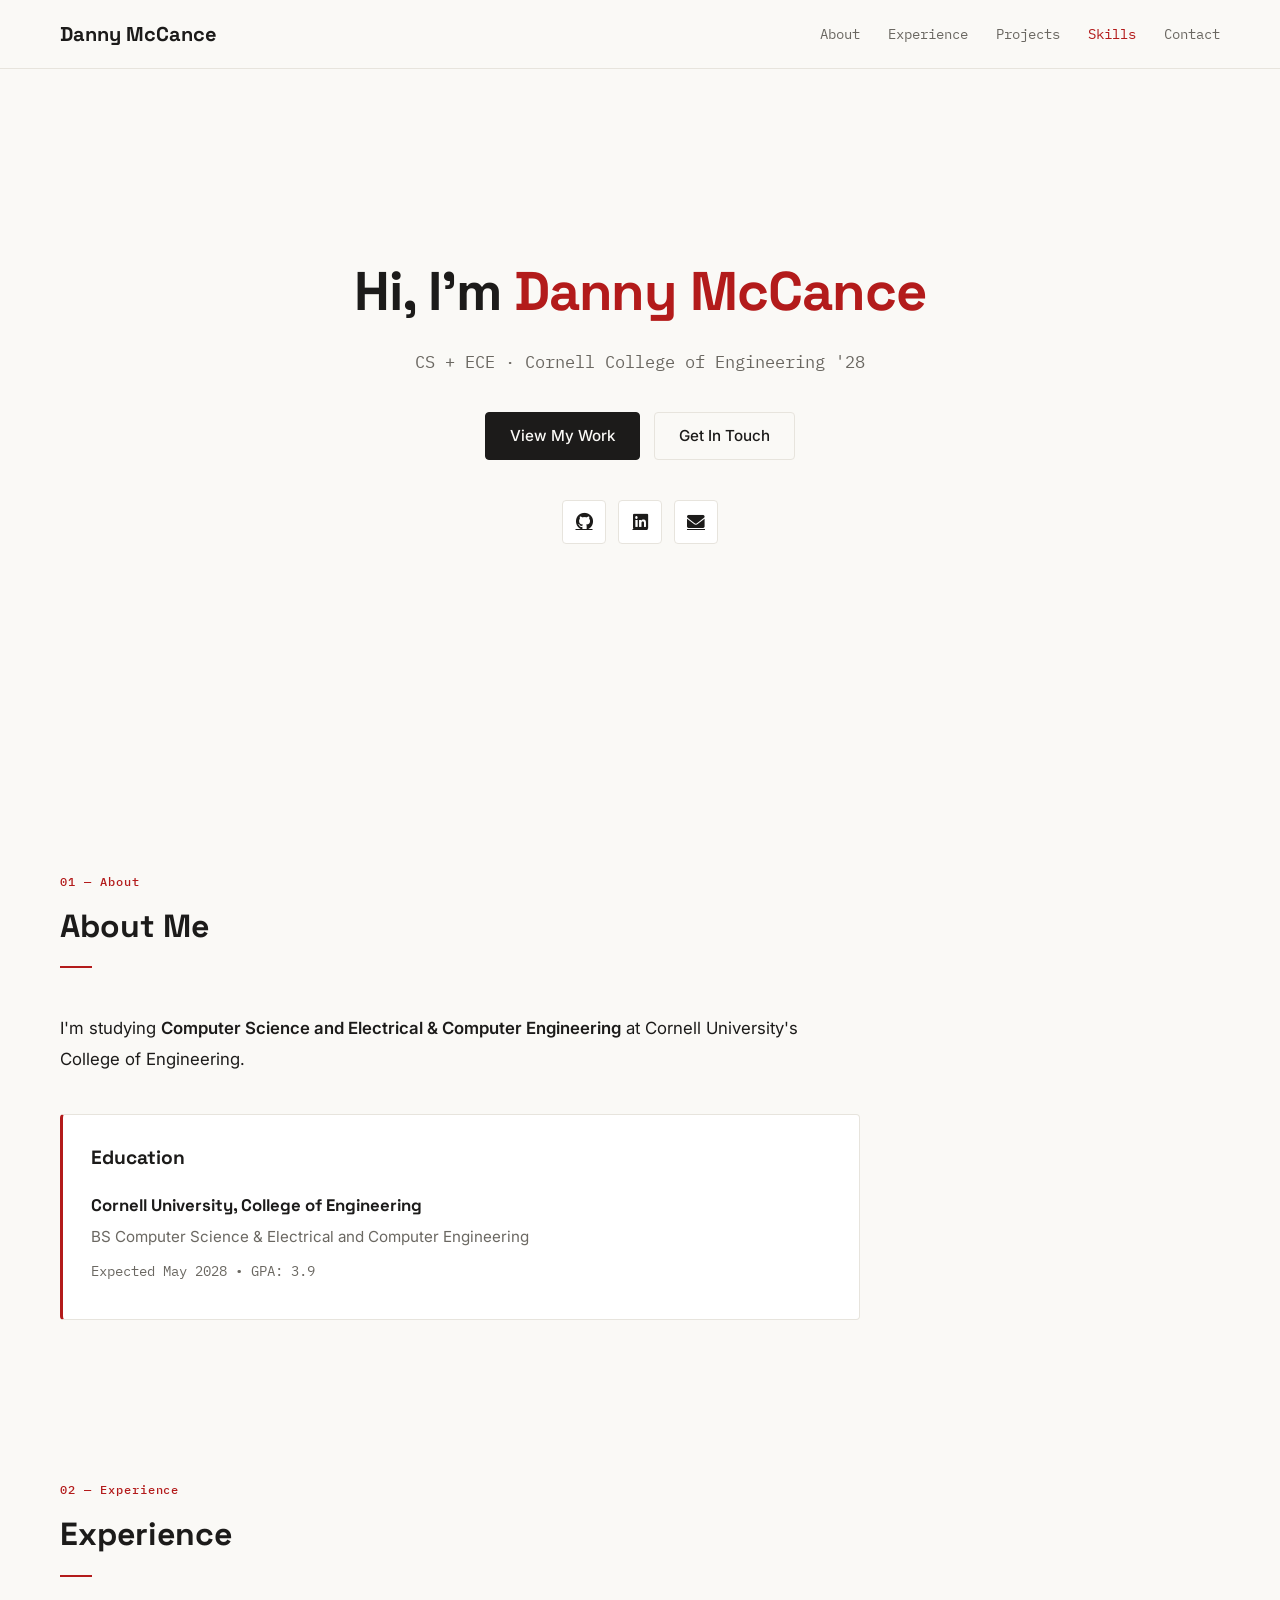
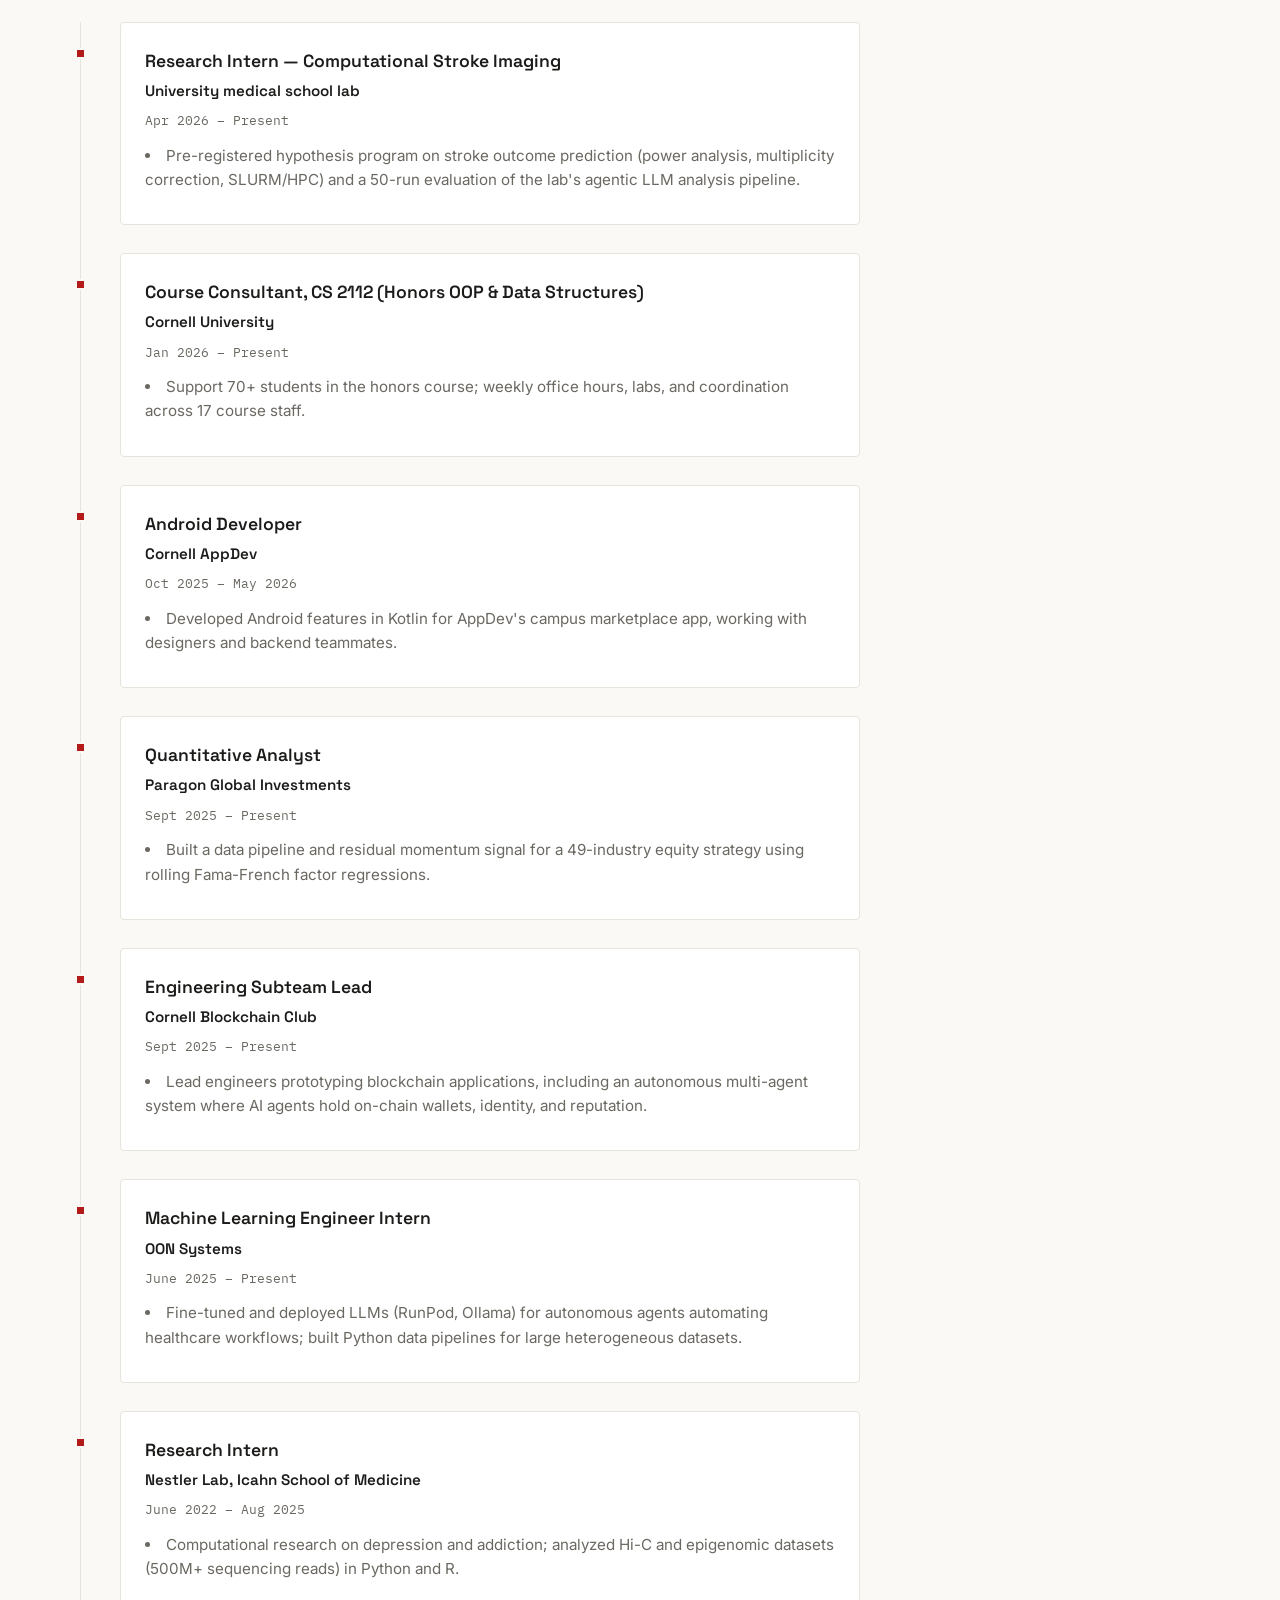
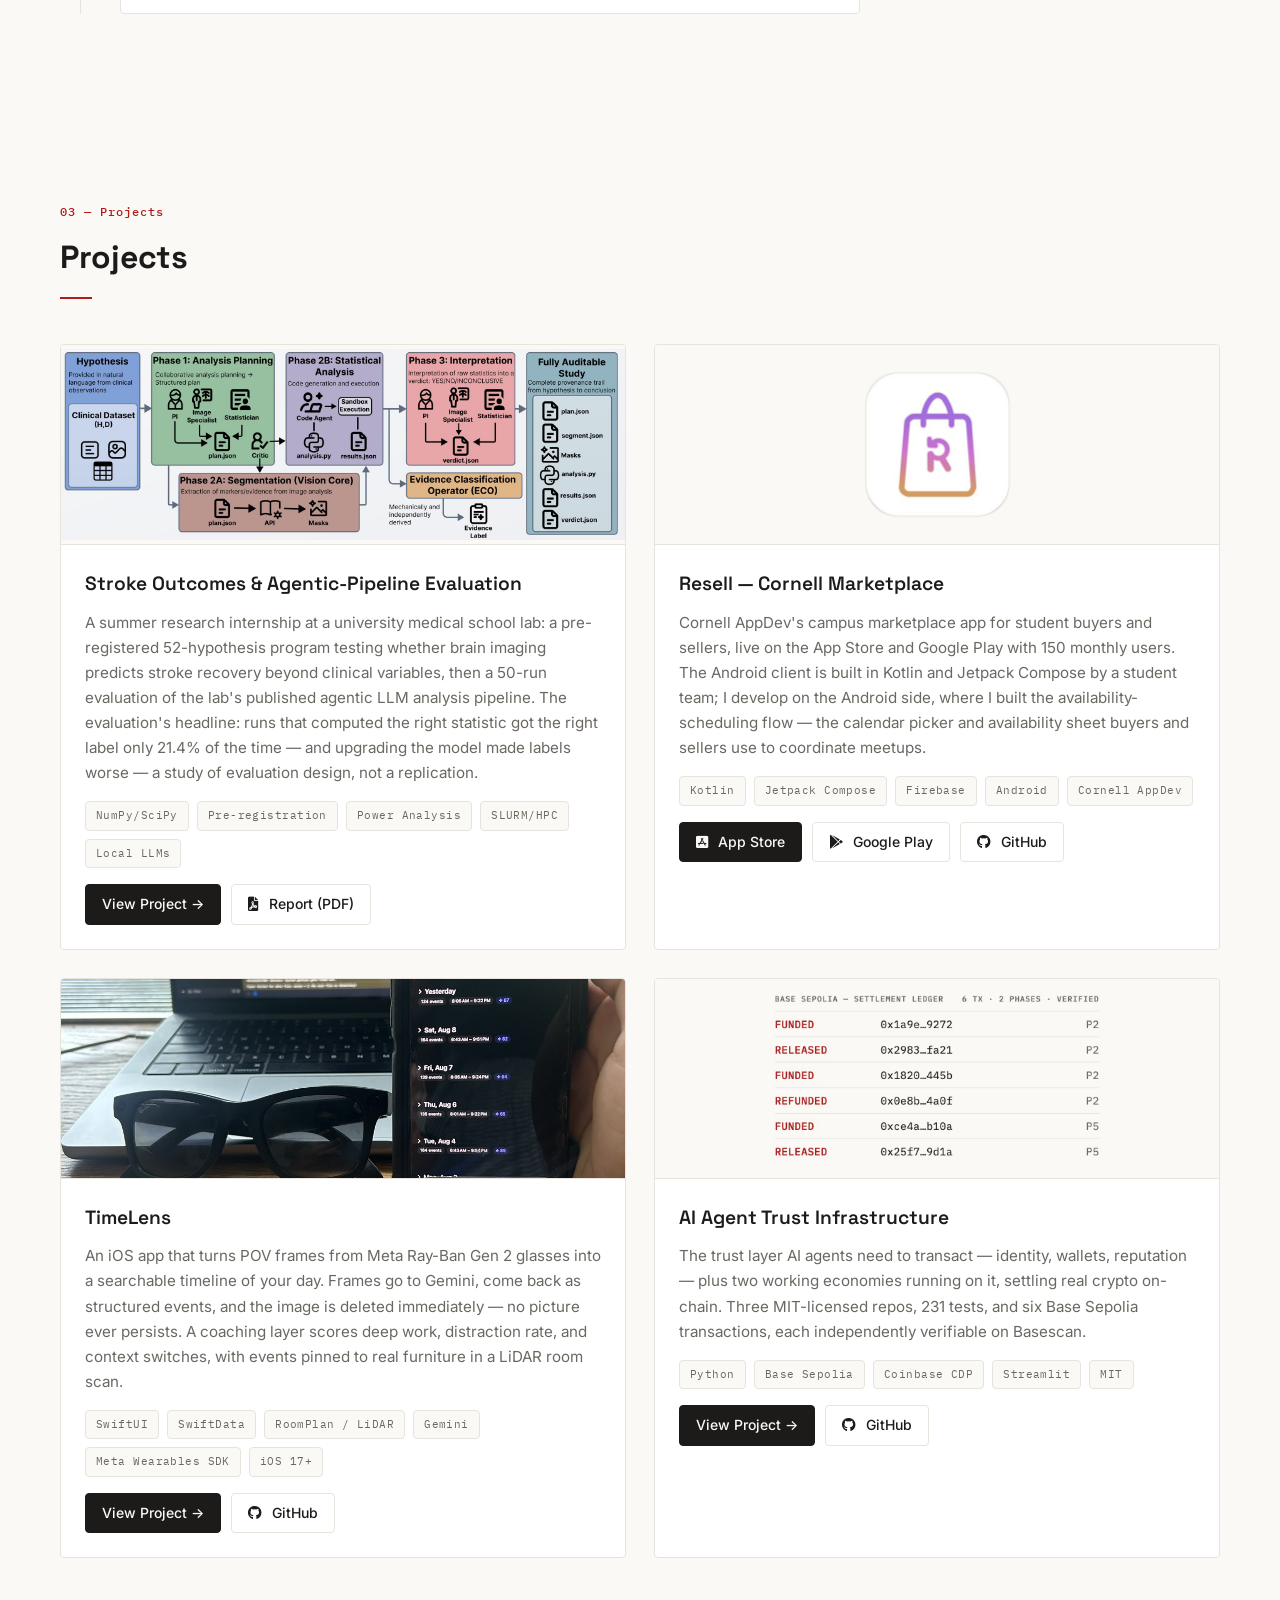
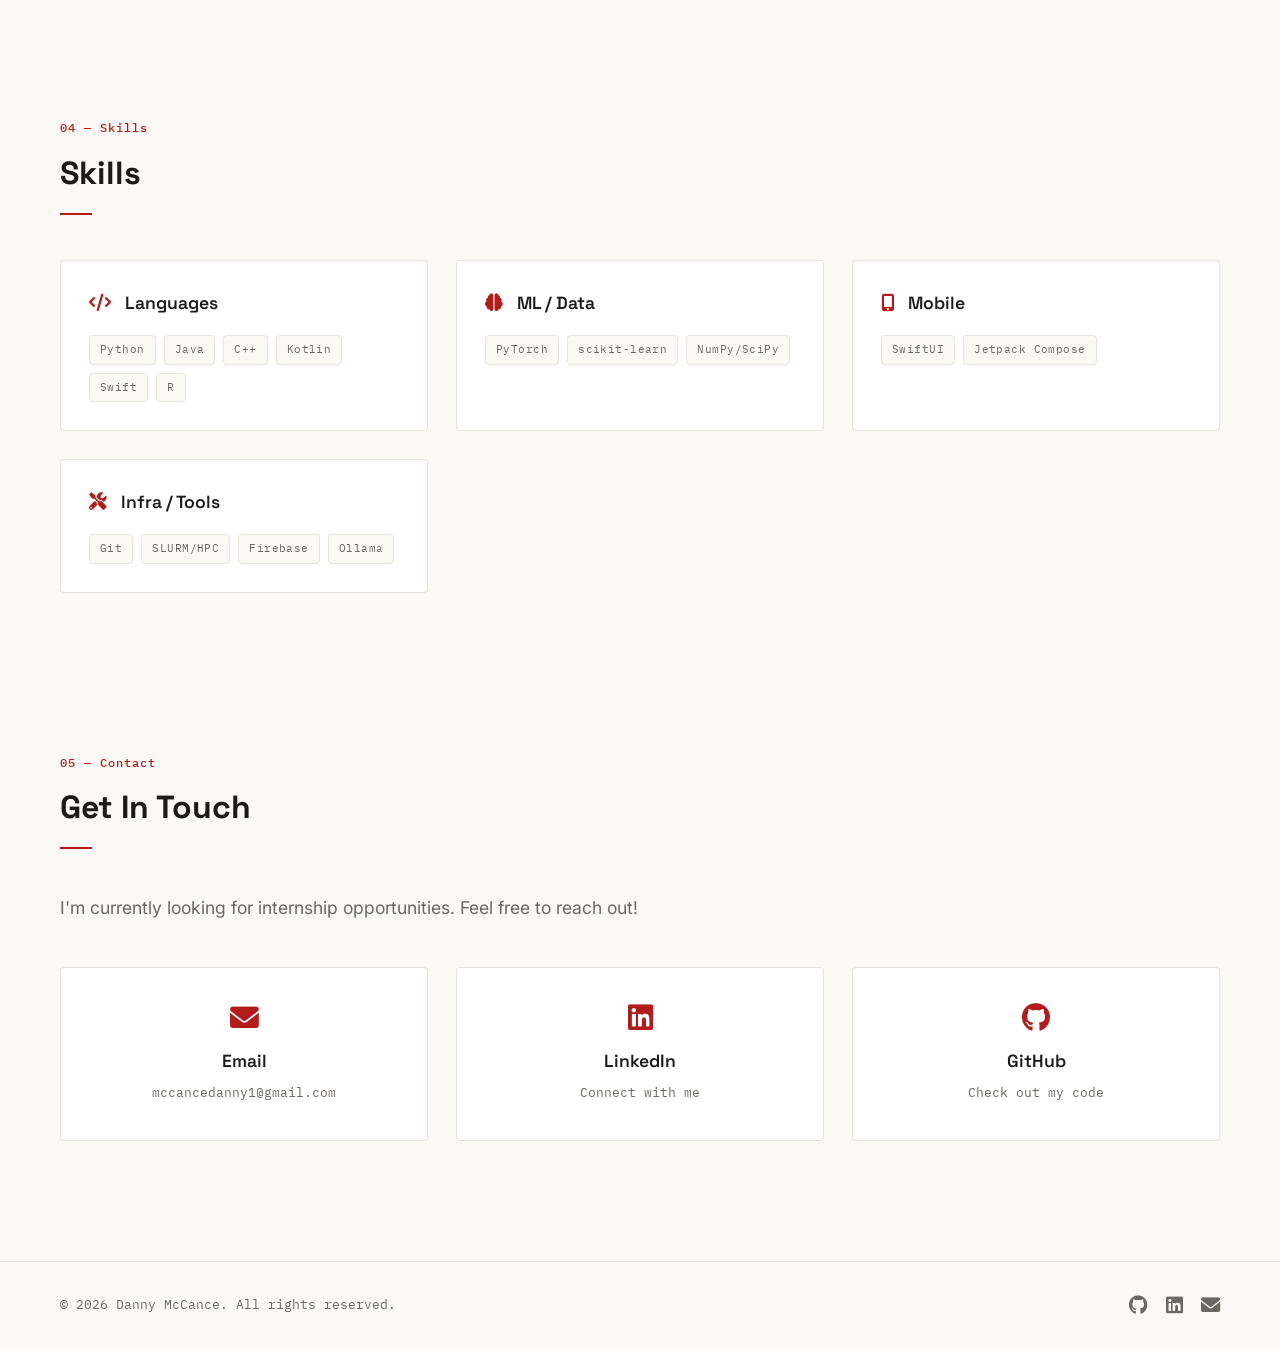
==== commit 7ad21a51: "Agents card: settlement ledger banner Co-Authored-By: Claude Fable 5 <noreply@anthropic.com>" ====
--- a/index.html
+++ b/index.html
@@ -266,8 +266,8 @@
 
                 <!-- Project Card: AI Agent Trust Infrastructure -->
                 <div class="project-card">
-                    <div class="project-image project-monogram">
-                        <span class="monogram-mark">0x</span>
+                    <div class="project-image">
+                        <img src="assets/agents/ledger-banner.jpg" alt="Settlement ledger of the project's six Base Sepolia transactions">
                         <div class="project-overlay">
                             <a href="agents.html" class="project-link" aria-label="View AI agent infrastructure project page">
                                 <i class="fas fa-external-link-alt"></i>
--- a/styles.css
+++ b/styles.css
@@ -436,12 +436,6 @@
 
 .project-image-contain img {
     object-fit: contain;
-}
-
-.project-monogram {
-    display: flex;
-    align-items: center;
-    justify-content: center;
 }
 
 .monogram-mark {
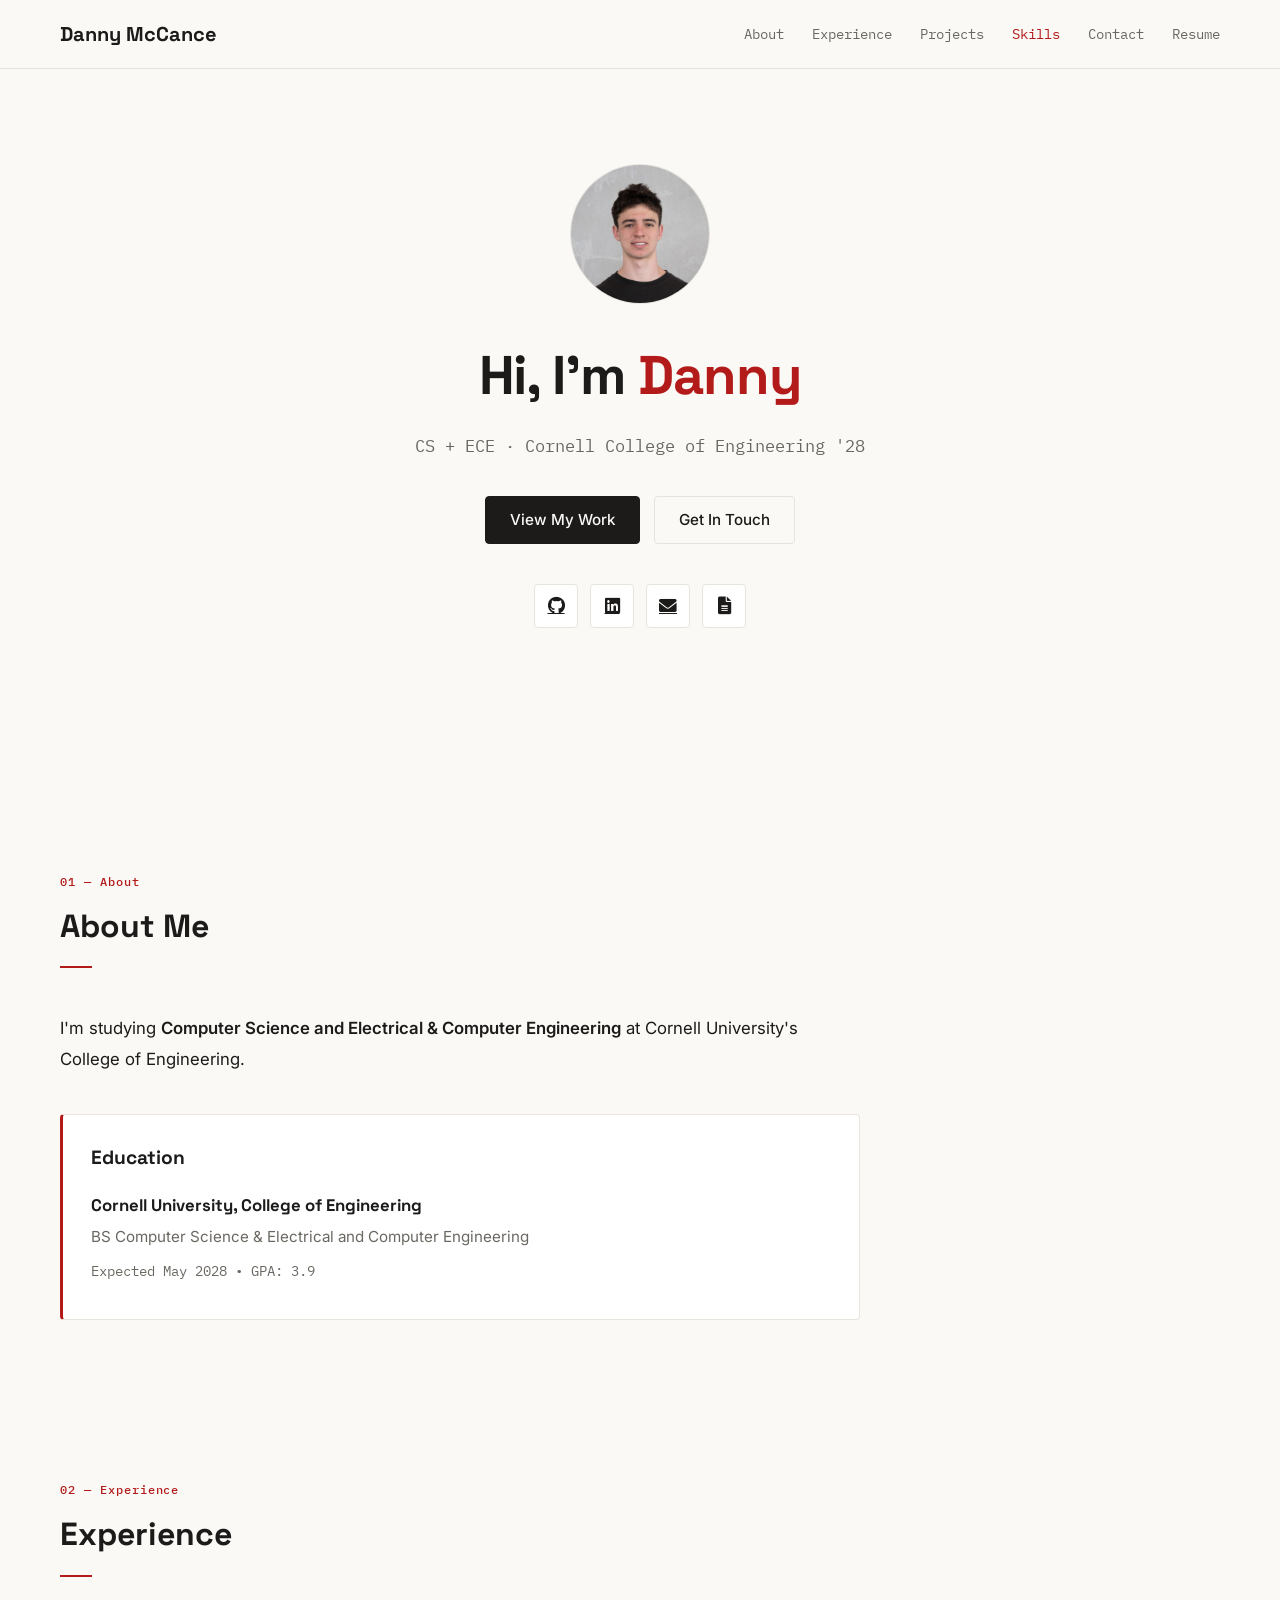
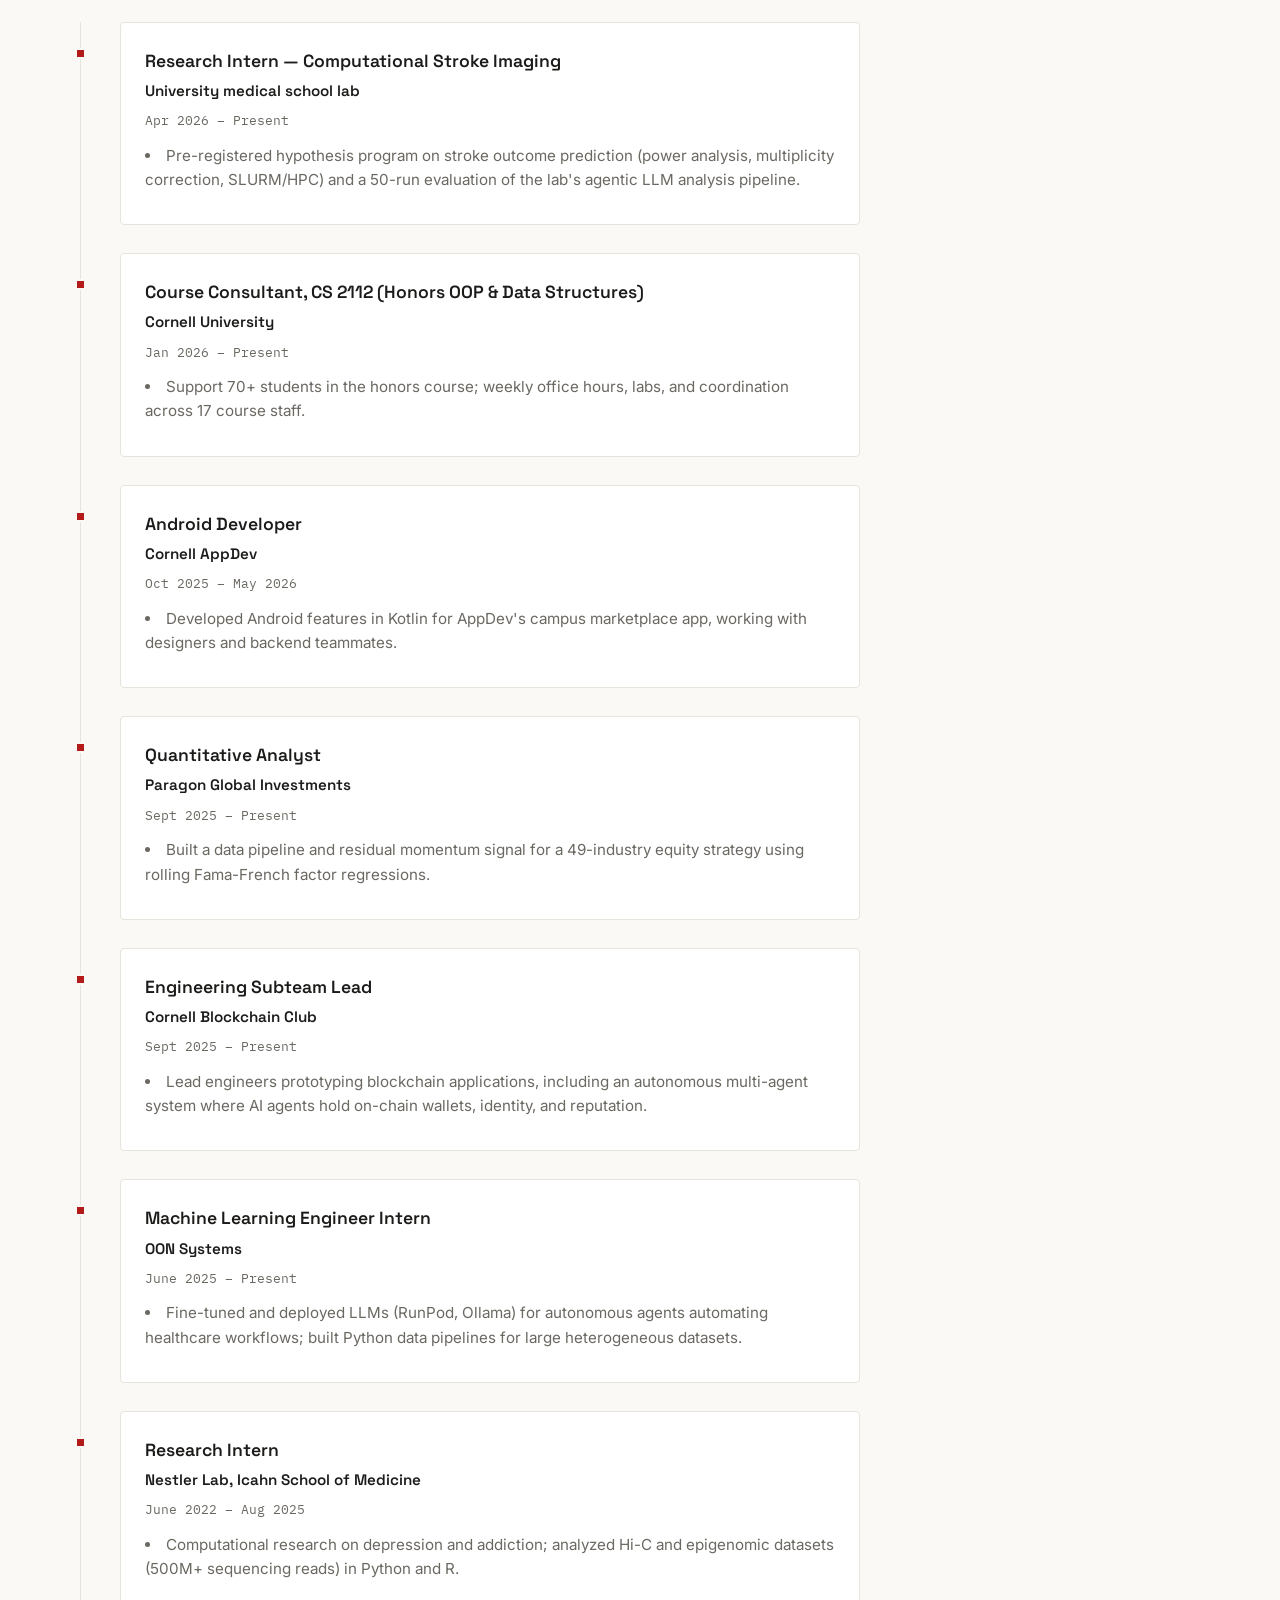
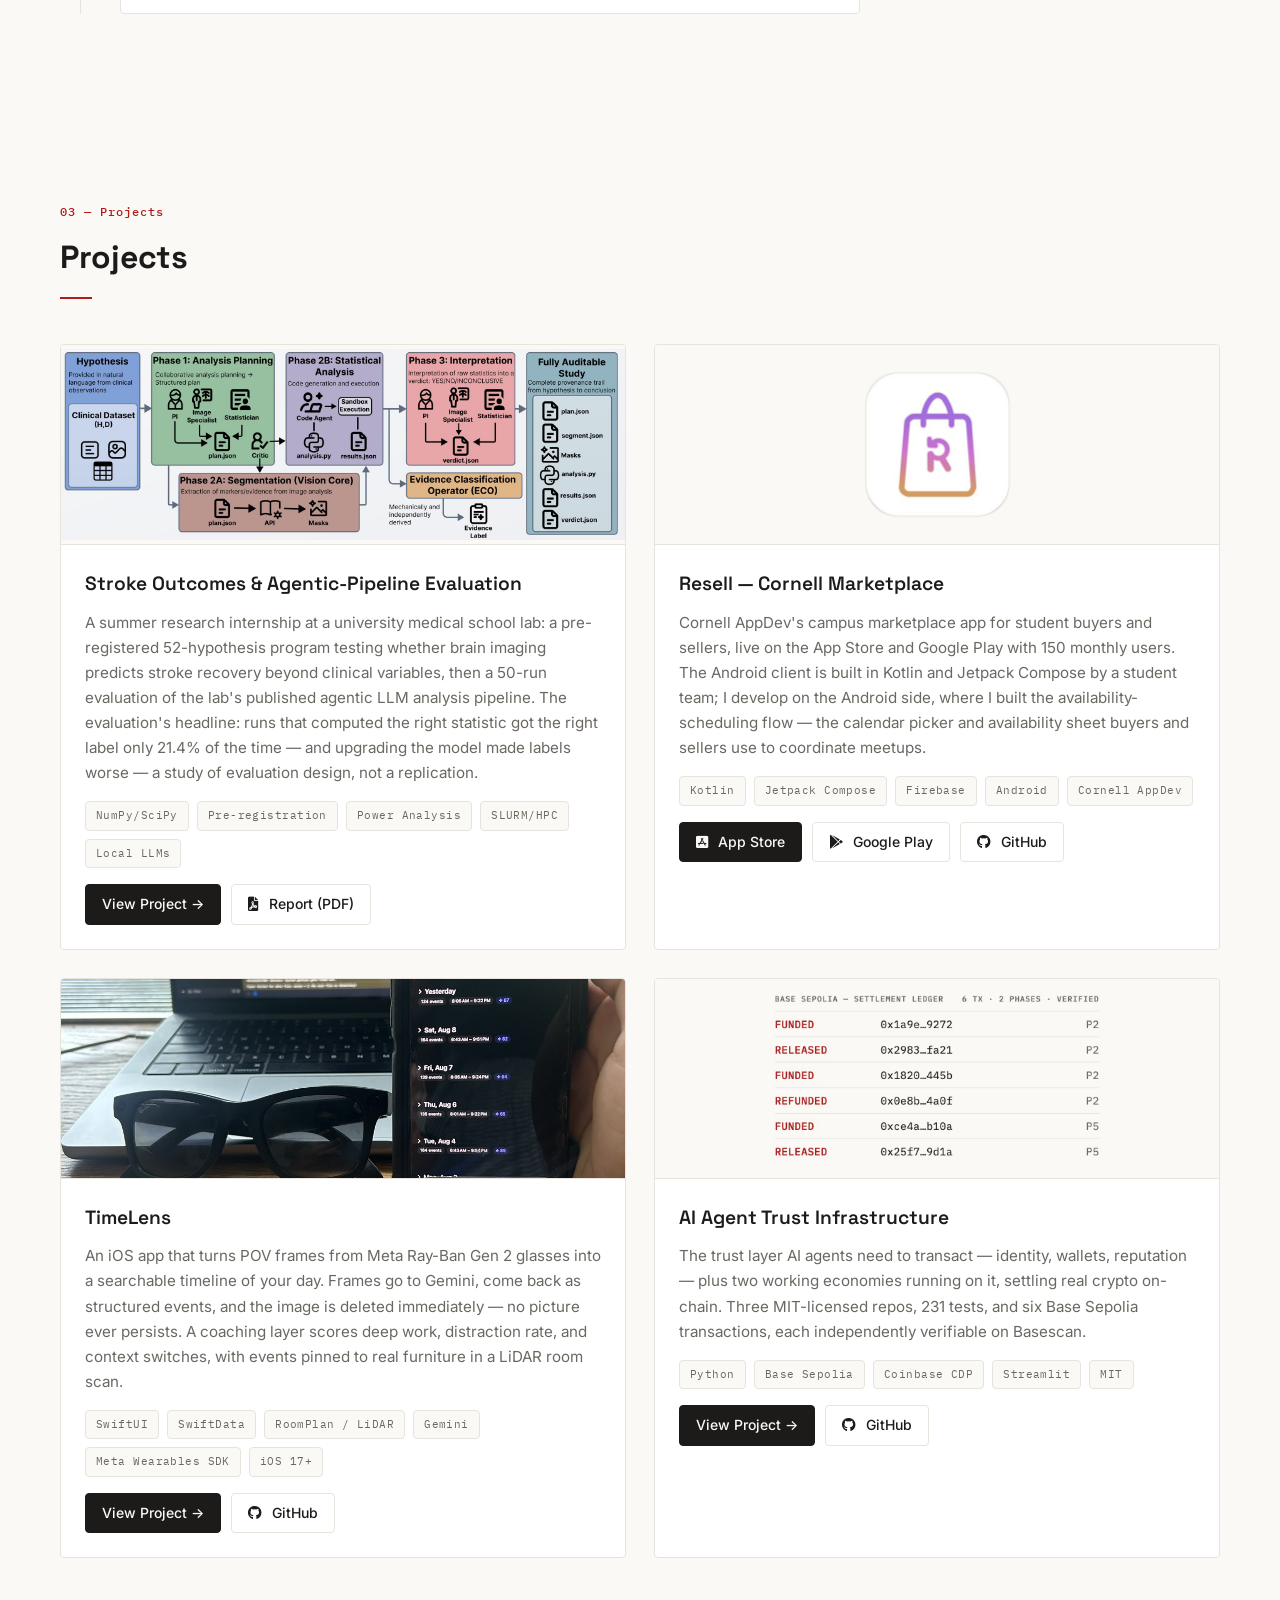
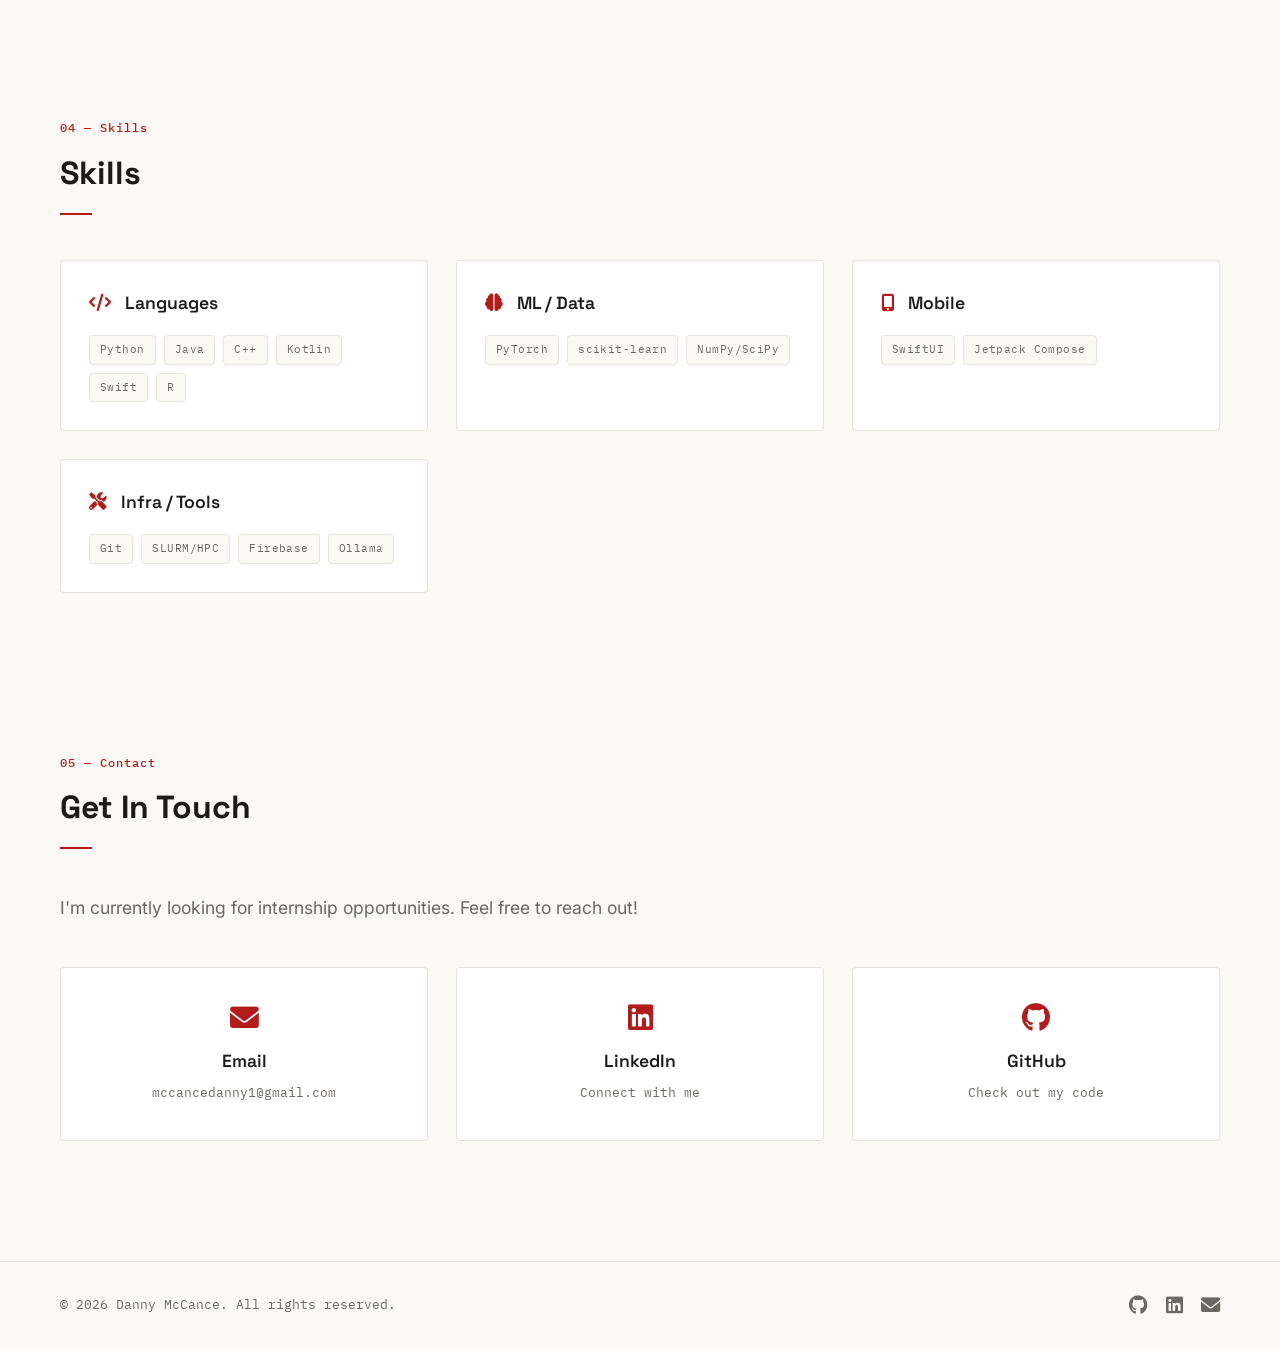
==== commit a29ab0c2: "Add headshot, resume, and shorten hero name Co-Authored-By: Claude Fable 5 <noreply@anthropic.com>" ====
--- a/index.html
+++ b/index.html
@@ -4,6 +4,10 @@
     <meta charset="UTF-8">
     <meta name="viewport" content="width=device-width, initial-scale=1.0">
     <title>Danny McCance &mdash; CS + ECE @ Cornell</title>
+    <link rel="icon" href="favicon.svg" type="image/svg+xml">
+    <link rel="icon" type="image/png" sizes="32x32" href="favicon-32.png">
+    <link rel="icon" type="image/png" sizes="16x16" href="favicon-16.png">
+    <link rel="apple-touch-icon" href="apple-touch-icon.png">
     <link rel="preconnect" href="https://fonts.googleapis.com">
     <link rel="preconnect" href="https://fonts.gstatic.com" crossorigin>
     <link href="https://fonts.googleapis.com/css2?family=IBM+Plex+Mono:wght@400;500;600&family=Inter:wght@400;500;600&family=Space+Grotesk:wght@600;700&display=swap" rel="stylesheet">
@@ -21,6 +25,7 @@
                 <li><a href="#projects">Projects</a></li>
                 <li><a href="#skills">Skills</a></li>
                 <li><a href="#contact">Contact</a></li>
+                <li><a href="assets/resume/danny-mccance-resume.pdf" target="_blank">Resume</a></li>
             </ul>
             <div class="hamburger">
                 <span></span>
@@ -34,7 +39,8 @@
     <section class="hero">
         <div class="container">
             <div class="hero-content">
-                <h1>Hi, I'm <span class="highlight">Danny McCance</span></h1>
+                <img class="hero-headshot" src="assets/img/headshot.jpg" alt="Headshot of Danny McCance" onerror="this.style.display='none'">
+                <h1>Hi, I'm <span class="highlight">Danny</span></h1>
                 <h2>CS + ECE &middot; Cornell College of Engineering '28</h2>
                 <div class="hero-buttons">
                     <a href="#projects" class="btn btn-primary">View My Work</a>
@@ -44,6 +50,7 @@
                     <a href="https://github.com/dannym231" target="_blank" aria-label="GitHub"><i class="fab fa-github"></i></a>
                     <a href="https://www.linkedin.com/in/danny-mccance-0ab602261" target="_blank" aria-label="LinkedIn"><i class="fab fa-linkedin"></i></a>
                     <a href="mailto:mccancedanny1@gmail.com" aria-label="Email"><i class="fas fa-envelope"></i></a>
+                    <a href="assets/resume/danny-mccance-resume.pdf" target="_blank" aria-label="Resume"><i class="fas fa-file-alt"></i></a>
                 </div>
             </div>
         </div>
--- a/styles.css
+++ b/styles.css
@@ -175,6 +175,16 @@
     text-align: center;
 }
 
+.hero-headshot {
+    width: 140px;
+    height: 140px;
+    border-radius: 50%;
+    object-fit: cover;
+    border: 1px solid var(--line);
+    display: block;
+    margin: 0 auto 28px;
+}
+
 .hero h1 {
     font-size: 3.4rem;
     margin-bottom: 14px;
@@ -1123,6 +1133,14 @@
 }
 
 /* ===== Responsive Design ===== */
+@media (max-width: 1000px) and (min-width: 769px) {
+    .nav-menu {
+        gap: 16px;
+        flex-wrap: wrap;
+        justify-content: flex-end;
+    }
+}
+
 @media (max-width: 768px) {
     .hamburger {
         display: flex;
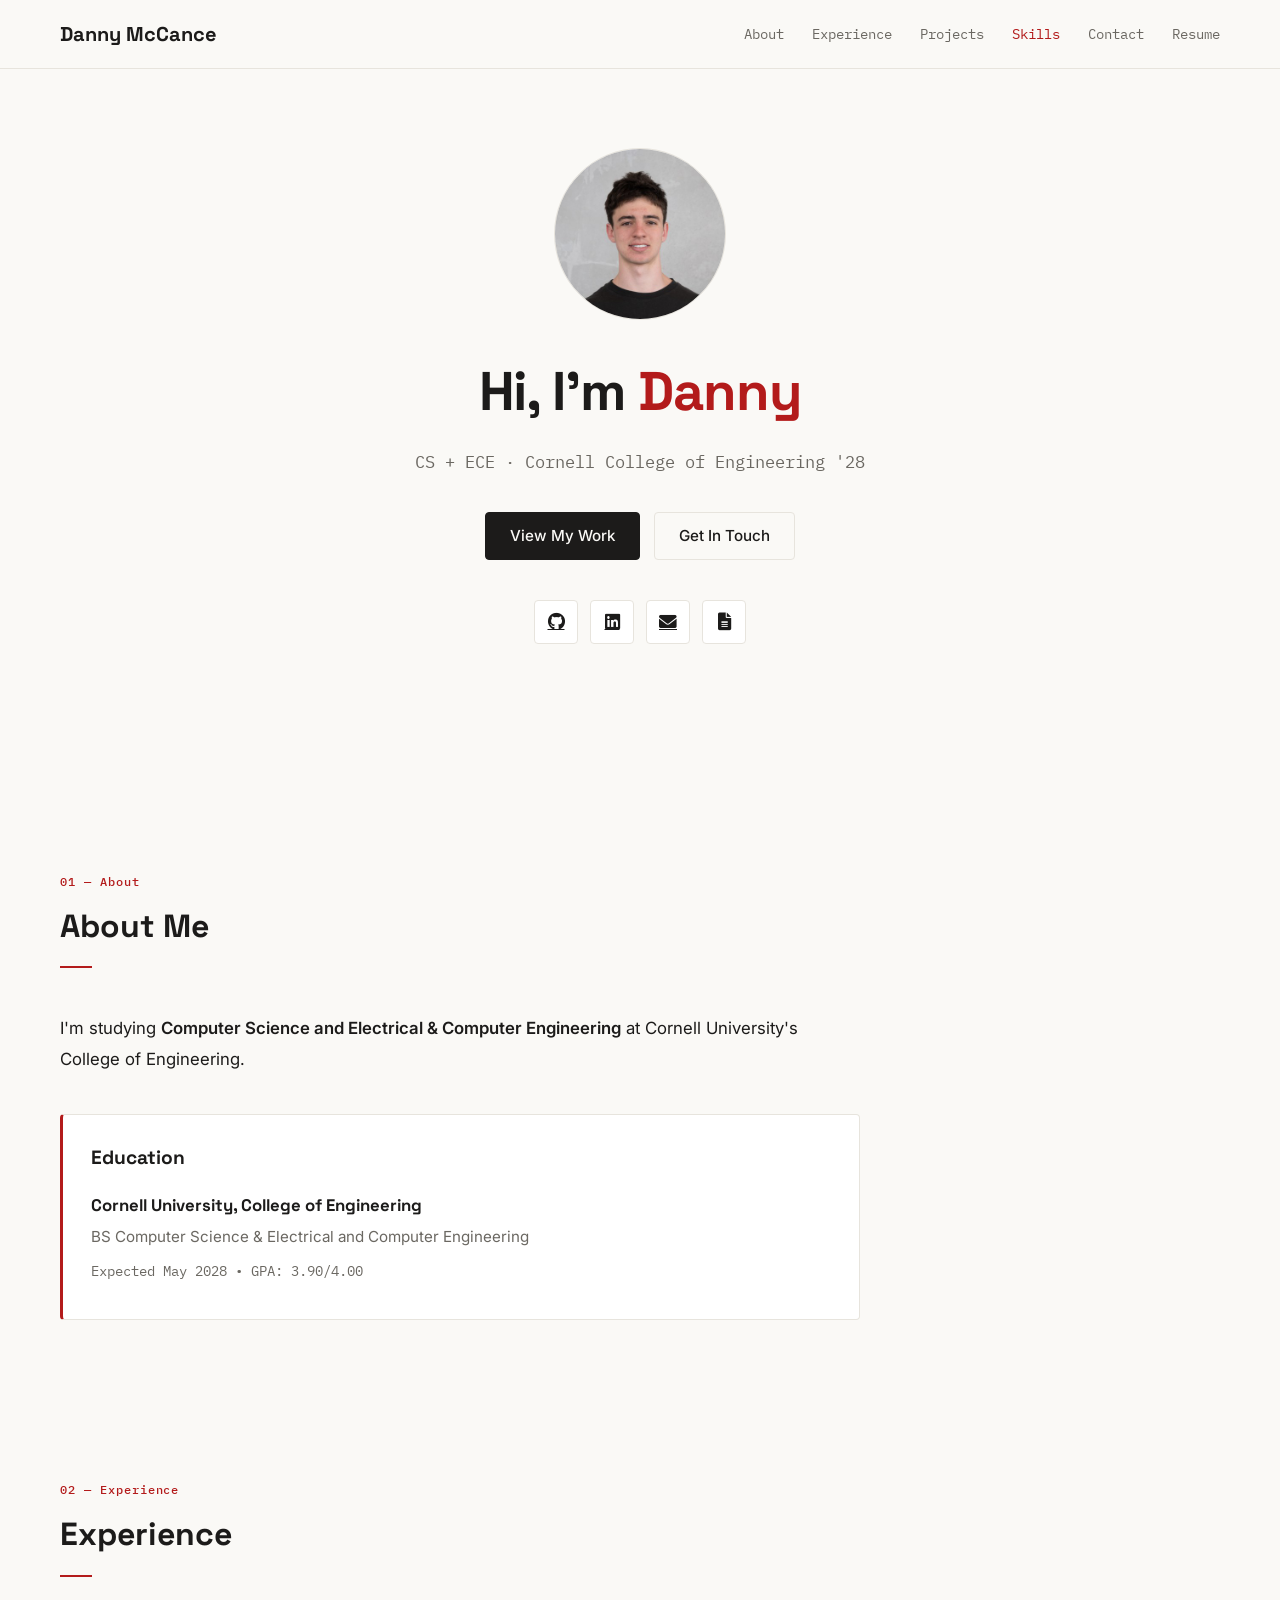
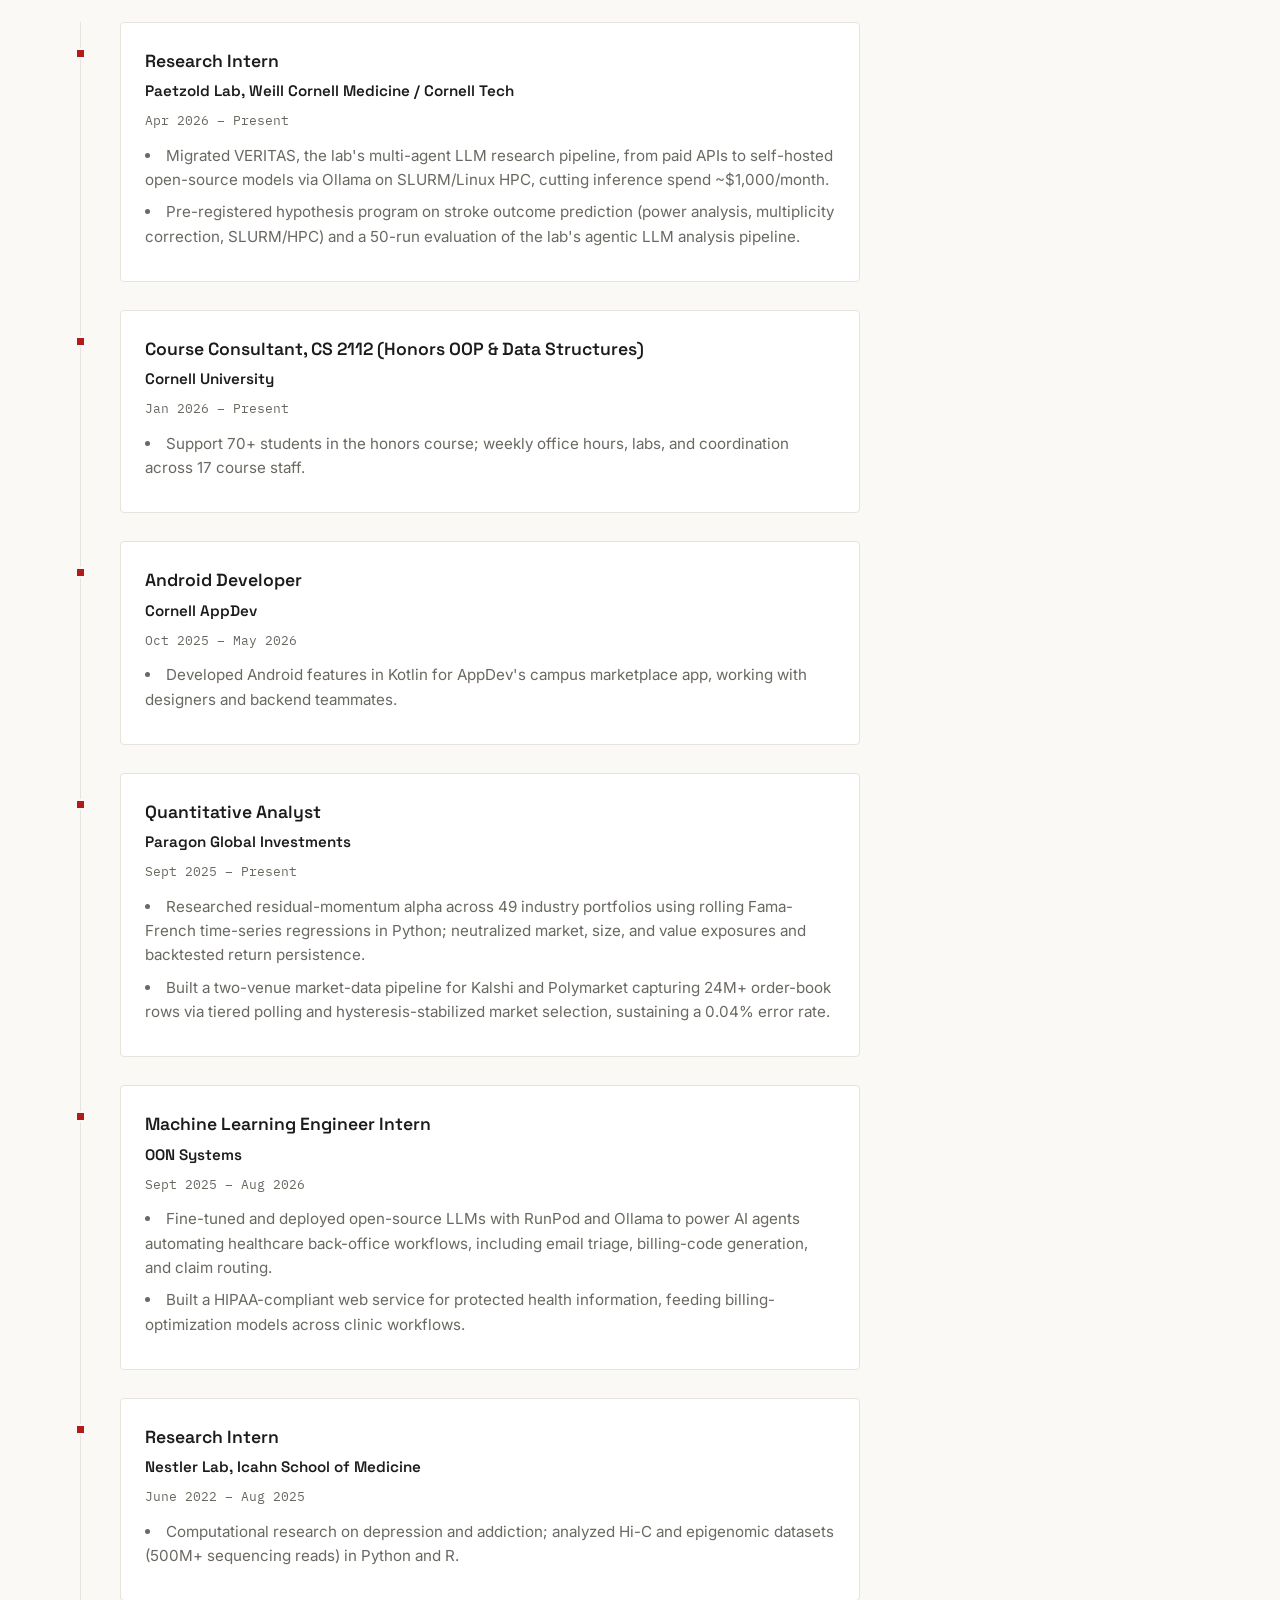
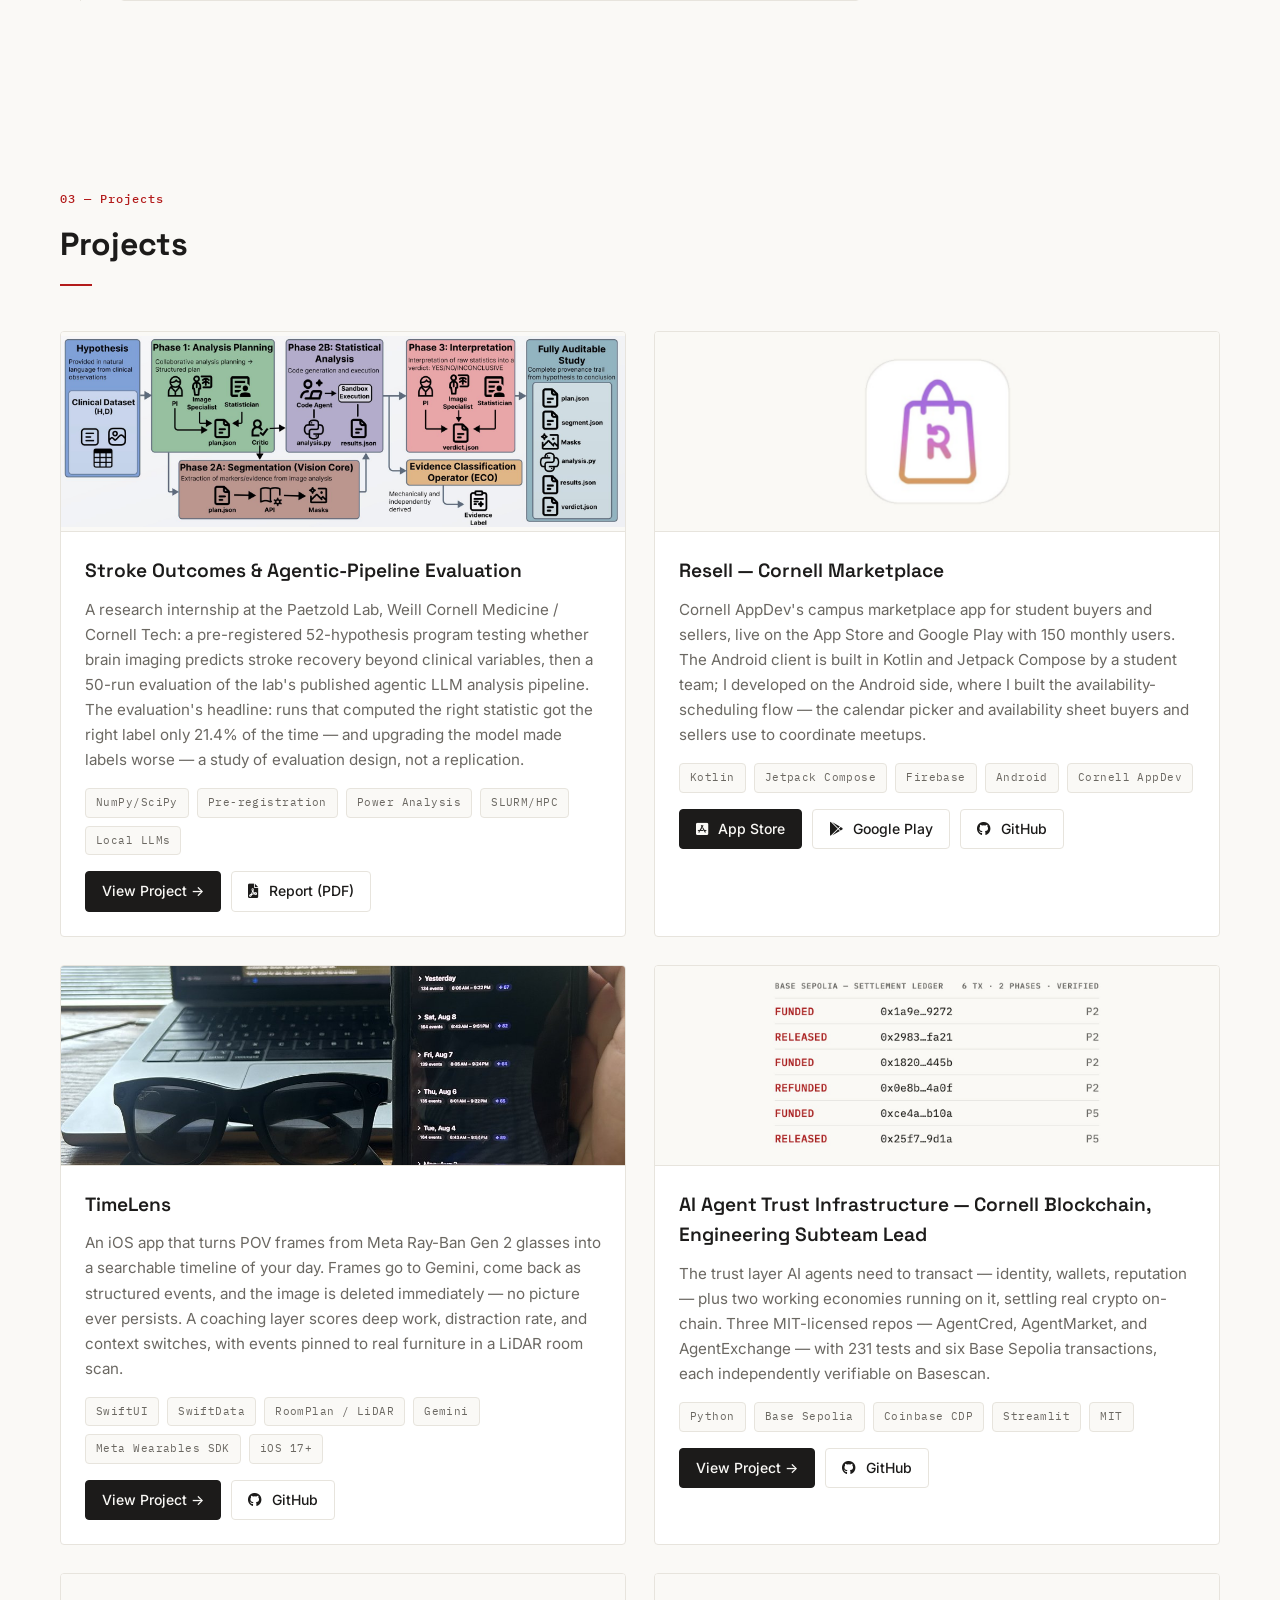
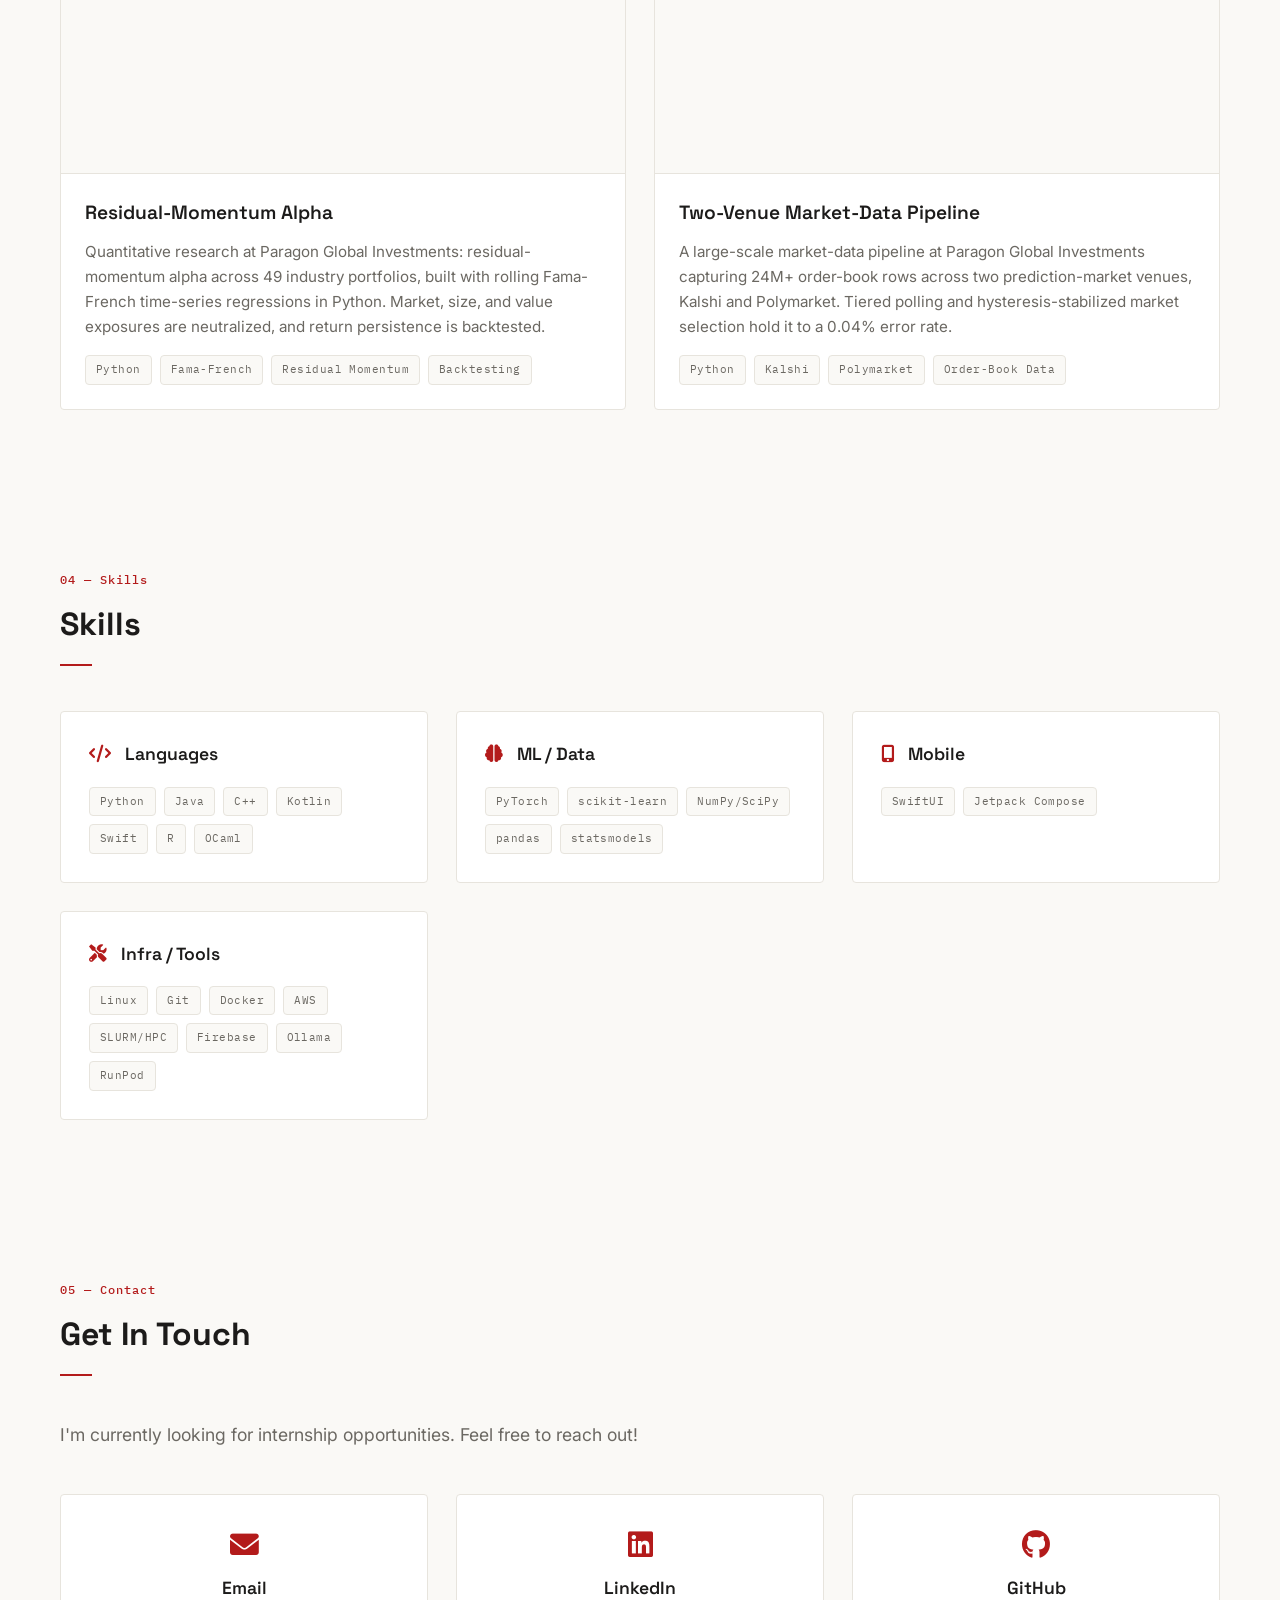
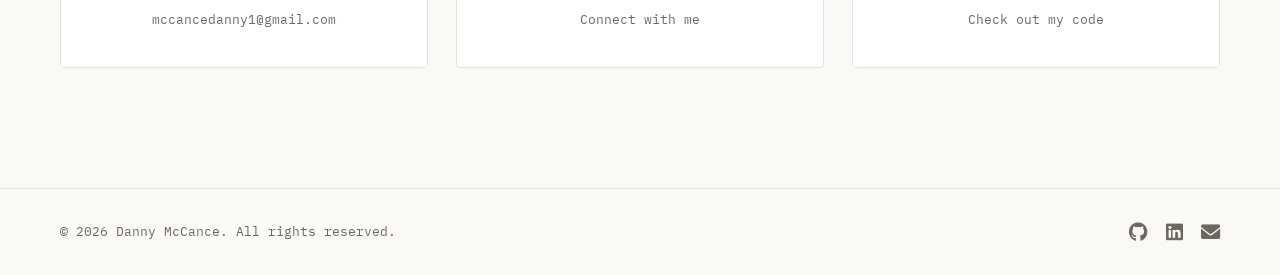
==== commit 8005bd7c: "Sync site with current resume Co-Authored-By: Claude Opus 5 <noreply@anthropic.com>" ====
--- a/index.html
+++ b/index.html
@@ -48,7 +48,7 @@
                 </div>
                 <div class="social-links">
                     <a href="https://github.com/dannym231" target="_blank" aria-label="GitHub"><i class="fab fa-github"></i></a>
-                    <a href="https://www.linkedin.com/in/danny-mccance-0ab602261" target="_blank" aria-label="LinkedIn"><i class="fab fa-linkedin"></i></a>
+                    <a href="https://www.linkedin.com/in/danny-mccance/" target="_blank" aria-label="LinkedIn"><i class="fab fa-linkedin"></i></a>
                     <a href="mailto:mccancedanny1@gmail.com" aria-label="Email"><i class="fas fa-envelope"></i></a>
                     <a href="assets/resume/danny-mccance-resume.pdf" target="_blank" aria-label="Resume"><i class="fas fa-file-alt"></i></a>
                 </div>
@@ -69,7 +69,7 @@
                         <div class="education-item">
                             <h4>Cornell University, College of Engineering</h4>
                             <p>BS Computer Science &amp; Electrical and Computer Engineering</p>
-                            <p class="date">Expected May 2028 &bull; GPA: 3.9</p>
+                            <p class="date">Expected May 2028 &bull; GPA: 3.90/4.00</p>
                         </div>
                     </div>
                 </div>
@@ -86,10 +86,11 @@
                 <div class="timeline-item">
                     <div class="timeline-marker"></div>
                     <div class="timeline-content">
-                        <h3>Research Intern &mdash; Computational Stroke Imaging</h3>
-                        <h4>University medical school lab</h4>
+                        <h3>Research Intern</h3>
+                        <h4>Paetzold Lab, Weill Cornell Medicine / Cornell Tech</h4>
                         <p class="date">Apr 2026 &ndash; Present</p>
                         <ul>
+                            <li>Migrated VERITAS, the lab's multi-agent LLM research pipeline, from paid APIs to self-hosted open-source models via Ollama on SLURM/Linux HPC, cutting inference spend ~$1,000/month.</li>
                             <li>Pre-registered hypothesis program on stroke outcome prediction (power analysis, multiplicity correction, SLURM/HPC) and a 50-run evaluation of the lab's agentic LLM analysis pipeline.</li>
                         </ul>
                     </div>
@@ -126,19 +127,8 @@
                         <h4>Paragon Global Investments</h4>
                         <p class="date">Sept 2025 &ndash; Present</p>
                         <ul>
-                            <li>Built a data pipeline and residual momentum signal for a 49-industry equity strategy using rolling Fama-French factor regressions.</li>
-                        </ul>
-                    </div>
-                </div>
-
-                <div class="timeline-item">
-                    <div class="timeline-marker"></div>
-                    <div class="timeline-content">
-                        <h3>Engineering Subteam Lead</h3>
-                        <h4>Cornell Blockchain Club</h4>
-                        <p class="date">Sept 2025 &ndash; Present</p>
-                        <ul>
-                            <li>Lead engineers prototyping blockchain applications, including an autonomous multi-agent system where AI agents hold on-chain wallets, identity, and reputation.</li>
+                            <li>Researched residual-momentum alpha across 49 industry portfolios using rolling Fama-French time-series regressions in Python; neutralized market, size, and value exposures and backtested return persistence.</li>
+                            <li>Built a two-venue market-data pipeline for Kalshi and Polymarket capturing 24M+ order-book rows via tiered polling and hysteresis-stabilized market selection, sustaining a 0.04% error rate.</li>
                         </ul>
                     </div>
                 </div>
@@ -148,9 +138,10 @@
                     <div class="timeline-content">
                         <h3>Machine Learning Engineer Intern</h3>
                         <h4>OON Systems</h4>
-                        <p class="date">June 2025 &ndash; Present</p>
-                        <ul>
-                            <li>Fine-tuned and deployed LLMs (RunPod, Ollama) for autonomous agents automating healthcare workflows; built Python data pipelines for large heterogeneous datasets.</li>
+                        <p class="date">Sept 2025 &ndash; Aug 2026</p>
+                        <ul>
+                            <li>Fine-tuned and deployed open-source LLMs with RunPod and Ollama to power AI agents automating healthcare back-office workflows, including email triage, billing-code generation, and claim routing.</li>
+                            <li>Built a HIPAA-compliant web service for protected health information, feeding billing-optimization models across clinic workflows.</li>
                         </ul>
                     </div>
                 </div>
@@ -191,7 +182,7 @@
                     </div>
                     <div class="project-info">
                         <h3>Stroke Outcomes &amp; Agentic-Pipeline Evaluation</h3>
-                        <p>A summer research internship at a university medical school lab: a pre-registered 52-hypothesis program testing whether brain imaging predicts stroke recovery beyond clinical variables, then a 50-run evaluation of the lab's published agentic LLM analysis pipeline. The evaluation's headline: runs that computed the right statistic got the right label only 21.4% of the time &mdash; and upgrading the model made labels worse &mdash; a study of evaluation design, not a replication.</p>
+                        <p>A research internship at the Paetzold Lab, Weill Cornell Medicine / Cornell Tech: a pre-registered 52-hypothesis program testing whether brain imaging predicts stroke recovery beyond clinical variables, then a 50-run evaluation of the lab's published agentic LLM analysis pipeline. The evaluation's headline: runs that computed the right statistic got the right label only 21.4% of the time &mdash; and upgrading the model made labels worse &mdash; a study of evaluation design, not a replication.</p>
                         <div class="project-tags">
                             <span class="tag">NumPy/SciPy</span>
                             <span class="tag">Pre-registration</span>
@@ -224,7 +215,7 @@
                     </div>
                     <div class="project-info">
                         <h3>Resell &mdash; Cornell Marketplace</h3>
-                        <p>Cornell AppDev's campus marketplace app for student buyers and sellers, live on the App Store and Google Play with 150 monthly users. The Android client is built in Kotlin and Jetpack Compose by a student team; I develop on the Android side, where I built the availability-scheduling flow &mdash; the calendar picker and availability sheet buyers and sellers use to coordinate meetups.</p>
+                        <p>Cornell AppDev's campus marketplace app for student buyers and sellers, live on the App Store and Google Play with 150 monthly users. The Android client is built in Kotlin and Jetpack Compose by a student team; I developed on the Android side, where I built the availability-scheduling flow &mdash; the calendar picker and availability sheet buyers and sellers use to coordinate meetups.</p>
                         <div class="project-tags">
                             <span class="tag">Kotlin</span>
                             <span class="tag">Jetpack Compose</span>
@@ -285,8 +276,8 @@
                         </div>
                     </div>
                     <div class="project-info">
-                        <h3>AI Agent Trust Infrastructure</h3>
-                        <p>The trust layer AI agents need to transact &mdash; identity, wallets, reputation &mdash; plus two working economies running on it, settling real crypto on-chain. Three MIT-licensed repos, 231 tests, and six Base Sepolia transactions, each independently verifiable on Basescan.</p>
+                        <h3>AI Agent Trust Infrastructure &mdash; Cornell Blockchain, Engineering Subteam Lead</h3>
+                        <p>The trust layer AI agents need to transact &mdash; identity, wallets, reputation &mdash; plus two working economies running on it, settling real crypto on-chain. Three MIT-licensed repos &mdash; AgentCred, AgentMarket, and AgentExchange &mdash; with 231 tests and six Base Sepolia transactions, each independently verifiable on Basescan.</p>
                         <div class="project-tags">
                             <span class="tag">Python</span>
                             <span class="tag">Base Sepolia</span>
@@ -297,6 +288,40 @@
                         <div class="project-actions">
                             <a href="agents.html" class="btn btn-primary btn-sm">View Project &rarr;</a>
                             <a href="https://github.com/dannym231/agentmarket" target="_blank" class="btn btn-secondary btn-sm"><i class="fab fa-github"></i> GitHub</a>
+                        </div>
+                    </div>
+                </div>
+
+                <!-- Project Card: Residual-Momentum Alpha (PLACEHOLDER IMAGE: drop equity curve / tearsheet at assets/paragon/equity-curve.jpg) -->
+                <div class="project-card">
+                    <div class="project-image project-image-contain">
+                        <img src="assets/paragon/equity-curve.jpg" alt="Equity curve for the residual-momentum industry strategy" onerror="this.style.display='none'">
+                    </div>
+                    <div class="project-info">
+                        <h3>Residual-Momentum Alpha</h3>
+                        <p>Quantitative research at Paragon Global Investments: residual-momentum alpha across 49 industry portfolios, built with rolling Fama-French time-series regressions in Python. Market, size, and value exposures are neutralized, and return persistence is backtested.</p>
+                        <div class="project-tags">
+                            <span class="tag">Python</span>
+                            <span class="tag">Fama-French</span>
+                            <span class="tag">Residual Momentum</span>
+                            <span class="tag">Backtesting</span>
+                        </div>
+                    </div>
+                </div>
+
+                <!-- Project Card: Market-Data Pipeline (PLACEHOLDER IMAGE: drop a chart at assets/paragon/market-data-pipeline.jpg) -->
+                <div class="project-card">
+                    <div class="project-image project-image-contain">
+                        <img src="assets/paragon/market-data-pipeline.jpg" alt="Order-book capture pipeline for Kalshi and Polymarket" onerror="this.style.display='none'">
+                    </div>
+                    <div class="project-info">
+                        <h3>Two-Venue Market-Data Pipeline</h3>
+                        <p>A large-scale market-data pipeline at Paragon Global Investments capturing 24M+ order-book rows across two prediction-market venues, Kalshi and Polymarket. Tiered polling and hysteresis-stabilized market selection hold it to a 0.04% error rate.</p>
+                        <div class="project-tags">
+                            <span class="tag">Python</span>
+                            <span class="tag">Kalshi</span>
+                            <span class="tag">Polymarket</span>
+                            <span class="tag">Order-Book Data</span>
                         </div>
                     </div>
                 </div>
@@ -319,6 +344,7 @@
                         <span class="skill-tag">Kotlin</span>
                         <span class="skill-tag">Swift</span>
                         <span class="skill-tag">R</span>
+                        <span class="skill-tag">OCaml</span>
                     </div>
                 </div>
 
@@ -328,6 +354,8 @@
                         <span class="skill-tag">PyTorch</span>
                         <span class="skill-tag">scikit-learn</span>
                         <span class="skill-tag">NumPy/SciPy</span>
+                        <span class="skill-tag">pandas</span>
+                        <span class="skill-tag">statsmodels</span>
                     </div>
                 </div>
 
@@ -342,10 +370,14 @@
                 <div class="skill-category">
                     <h3><i class="fas fa-tools"></i> Infra / Tools</h3>
                     <div class="skill-tags">
+                        <span class="skill-tag">Linux</span>
                         <span class="skill-tag">Git</span>
+                        <span class="skill-tag">Docker</span>
+                        <span class="skill-tag">AWS</span>
                         <span class="skill-tag">SLURM/HPC</span>
                         <span class="skill-tag">Firebase</span>
                         <span class="skill-tag">Ollama</span>
+                        <span class="skill-tag">RunPod</span>
                     </div>
                 </div>
             </div>
@@ -364,7 +396,7 @@
                     <h3>Email</h3>
                     <p>mccancedanny1@gmail.com</p>
                 </a>
-                <a href="https://www.linkedin.com/in/danny-mccance-0ab602261" target="_blank" class="contact-card">
+                <a href="https://www.linkedin.com/in/danny-mccance/" target="_blank" class="contact-card">
                     <i class="fab fa-linkedin"></i>
                     <h3>LinkedIn</h3>
                     <p>Connect with me</p>
@@ -384,7 +416,7 @@
             <p>&copy; 2026 Danny McCance. All rights reserved.</p>
             <div class="footer-links">
                 <a href="https://github.com/dannym231" target="_blank" aria-label="GitHub"><i class="fab fa-github"></i></a>
-                <a href="https://www.linkedin.com/in/danny-mccance-0ab602261" target="_blank" aria-label="LinkedIn"><i class="fab fa-linkedin"></i></a>
+                <a href="https://www.linkedin.com/in/danny-mccance/" target="_blank" aria-label="LinkedIn"><i class="fab fa-linkedin"></i></a>
                 <a href="mailto:mccancedanny1@gmail.com" aria-label="Email"><i class="fas fa-envelope"></i></a>
             </div>
         </div>
--- a/styles.css
+++ b/styles.css
@@ -176,8 +176,8 @@
 }
 
 .hero-headshot {
-    width: 140px;
-    height: 140px;
+    width: 172px;
+    height: 172px;
     border-radius: 50%;
     object-fit: cover;
     border: 1px solid var(--line);
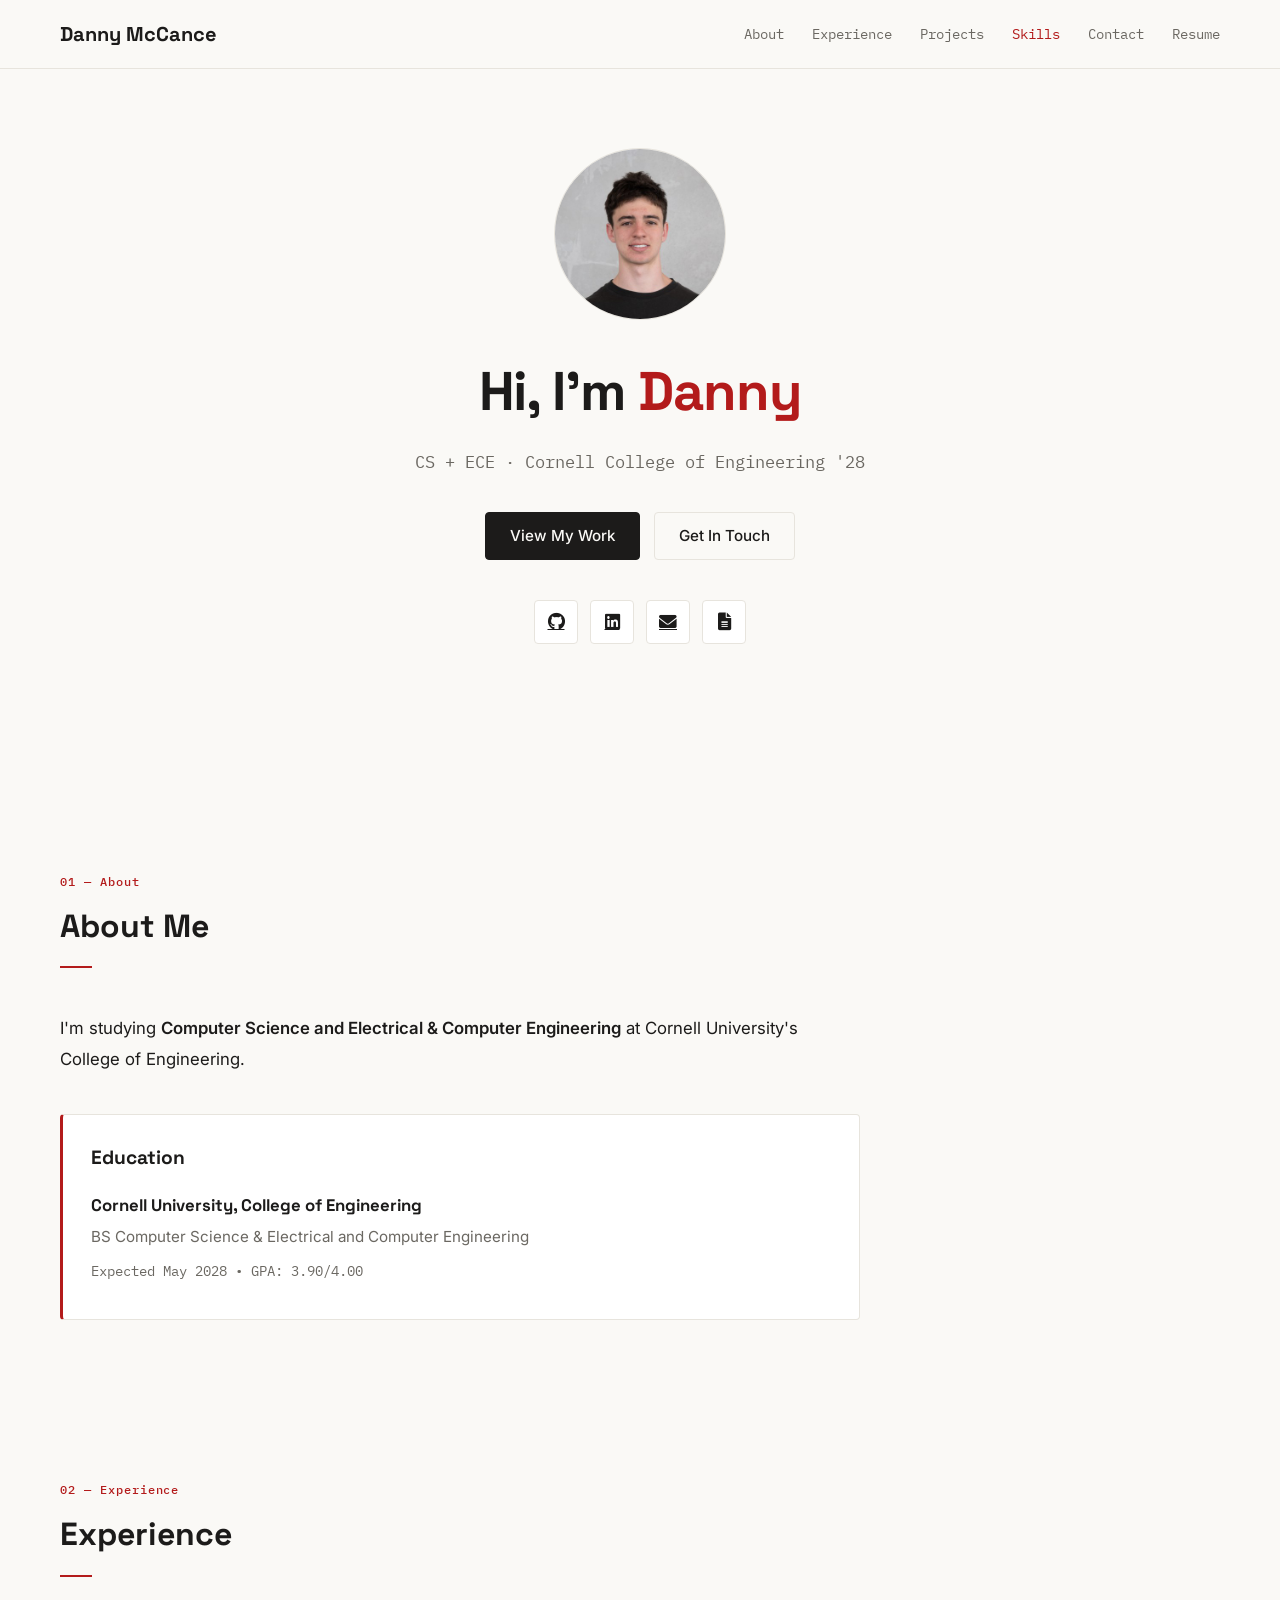
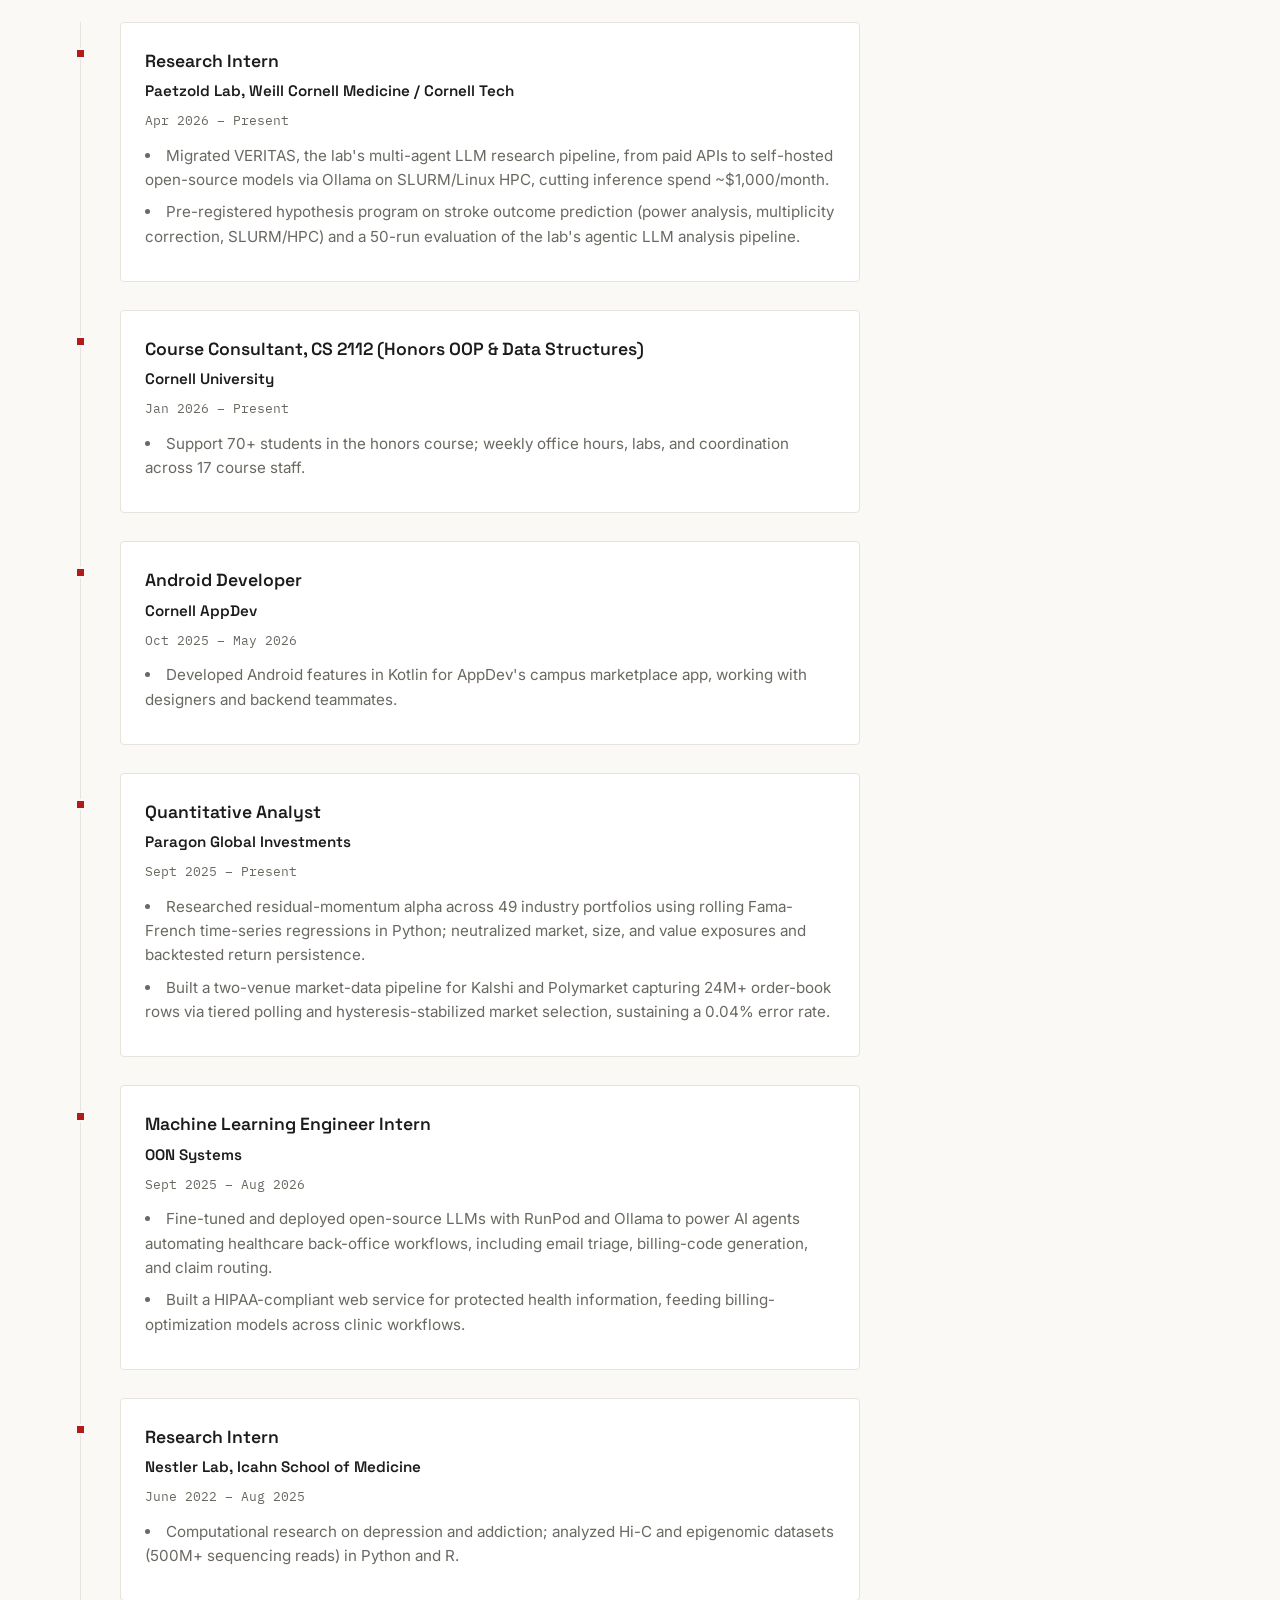
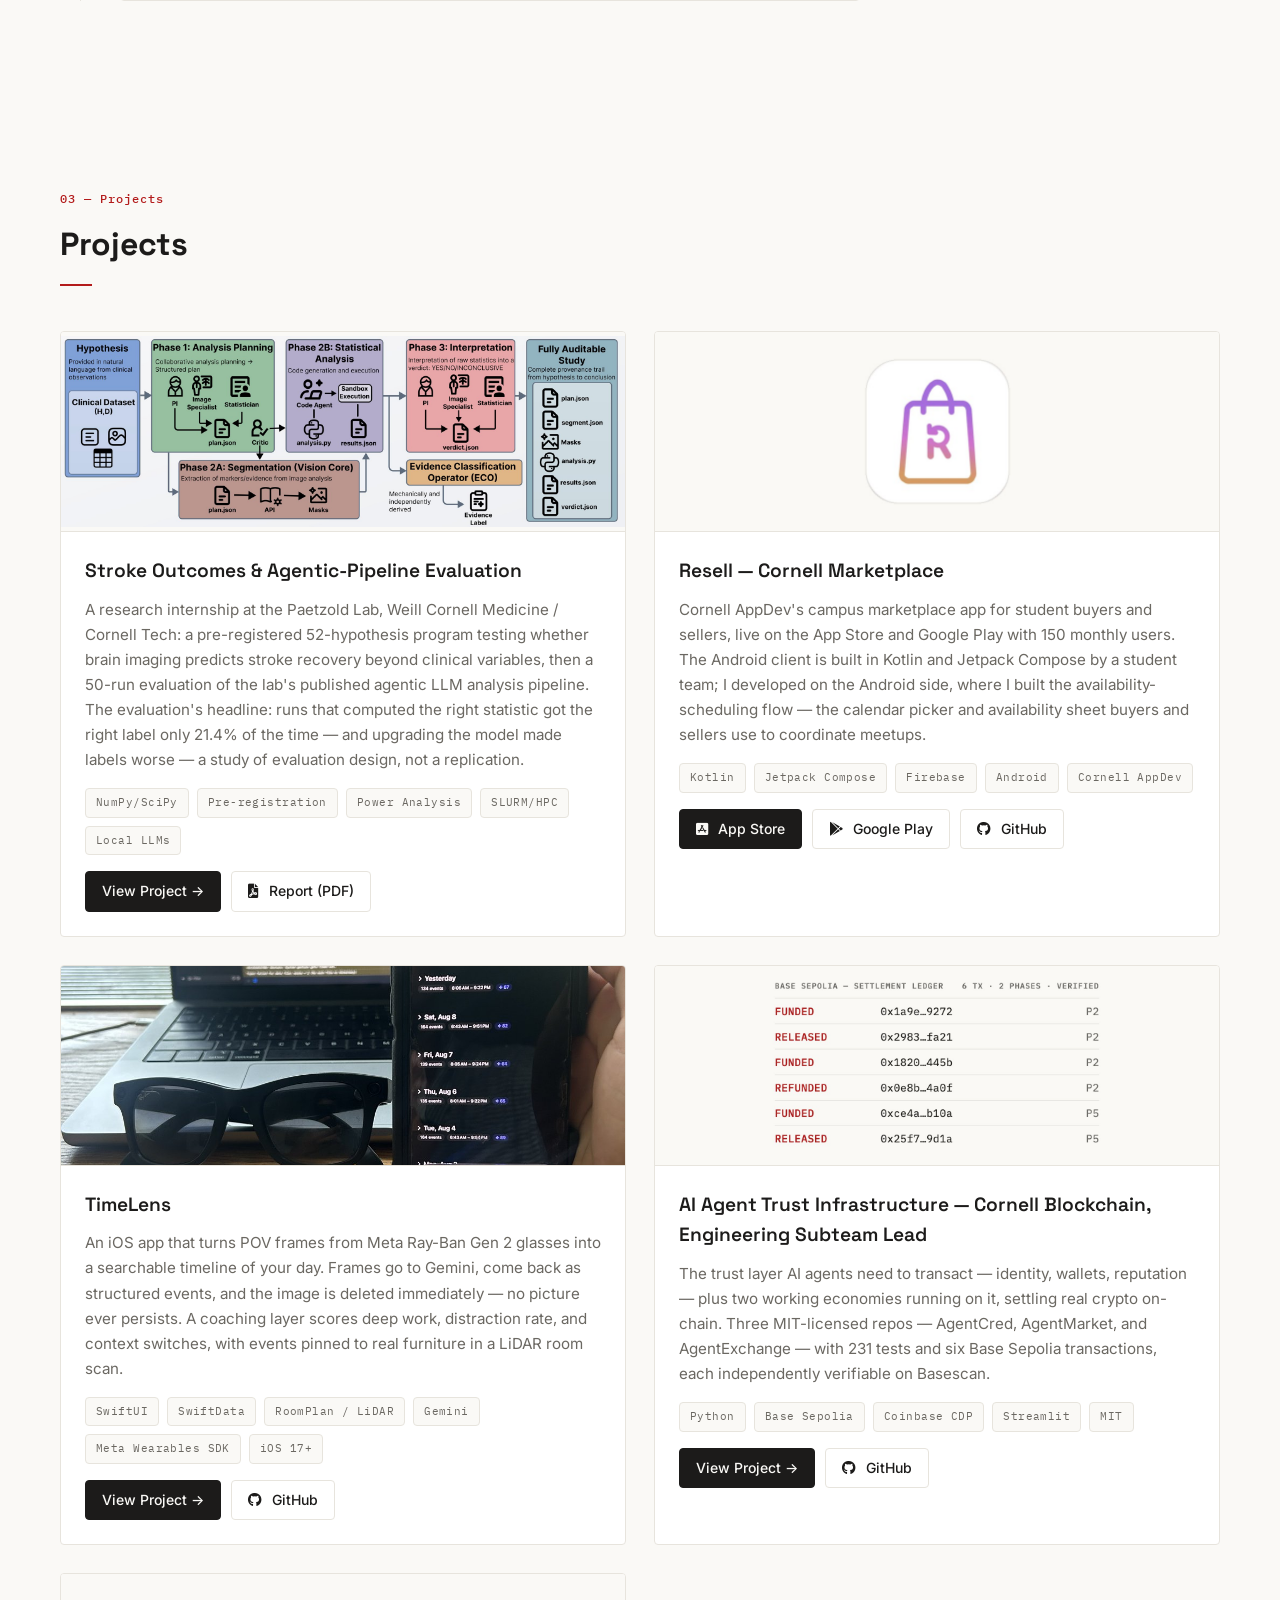
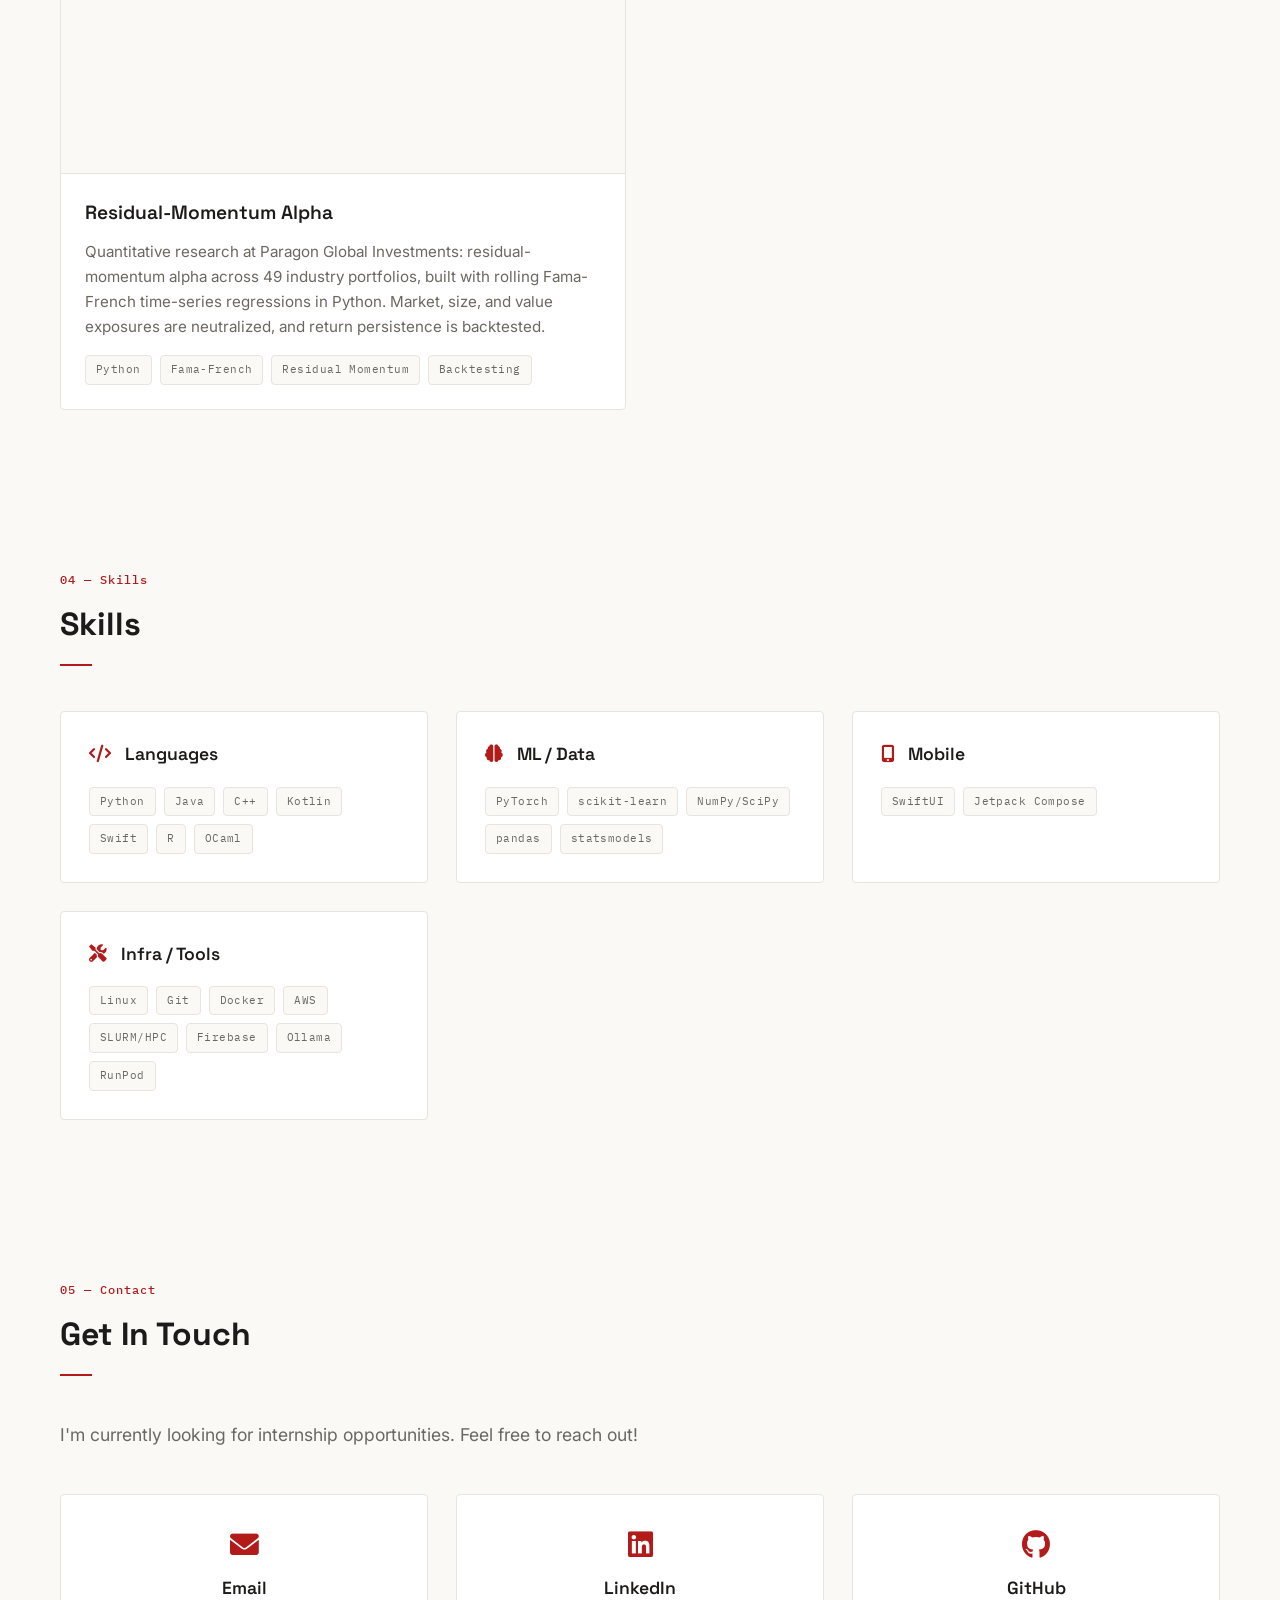
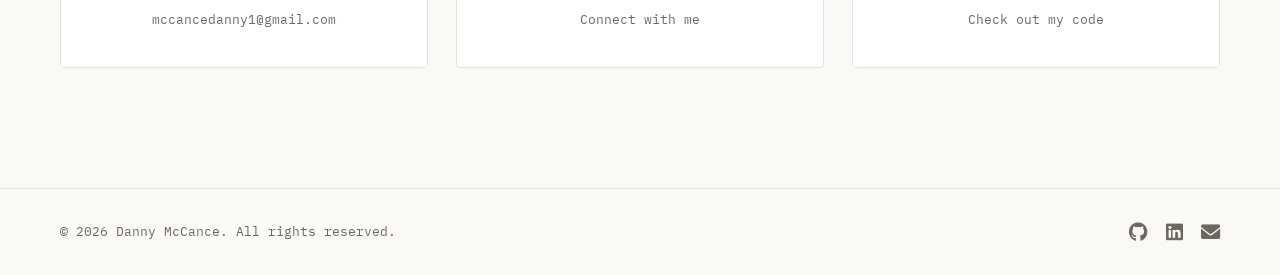
==== commit cedce6ae: "Remove market-data pipeline project card Co-Authored-By: Claude Opus 5 <noreply@anthropic.com>" ====
--- a/index.html
+++ b/index.html
@@ -308,23 +308,6 @@
                         </div>
                     </div>
                 </div>
-
-                <!-- Project Card: Market-Data Pipeline (PLACEHOLDER IMAGE: drop a chart at assets/paragon/market-data-pipeline.jpg) -->
-                <div class="project-card">
-                    <div class="project-image project-image-contain">
-                        <img src="assets/paragon/market-data-pipeline.jpg" alt="Order-book capture pipeline for Kalshi and Polymarket" onerror="this.style.display='none'">
-                    </div>
-                    <div class="project-info">
-                        <h3>Two-Venue Market-Data Pipeline</h3>
-                        <p>A large-scale market-data pipeline at Paragon Global Investments capturing 24M+ order-book rows across two prediction-market venues, Kalshi and Polymarket. Tiered polling and hysteresis-stabilized market selection hold it to a 0.04% error rate.</p>
-                        <div class="project-tags">
-                            <span class="tag">Python</span>
-                            <span class="tag">Kalshi</span>
-                            <span class="tag">Polymarket</span>
-                            <span class="tag">Order-Book Data</span>
-                        </div>
-                    </div>
-                </div>
             </div>
         </div>
     </section>
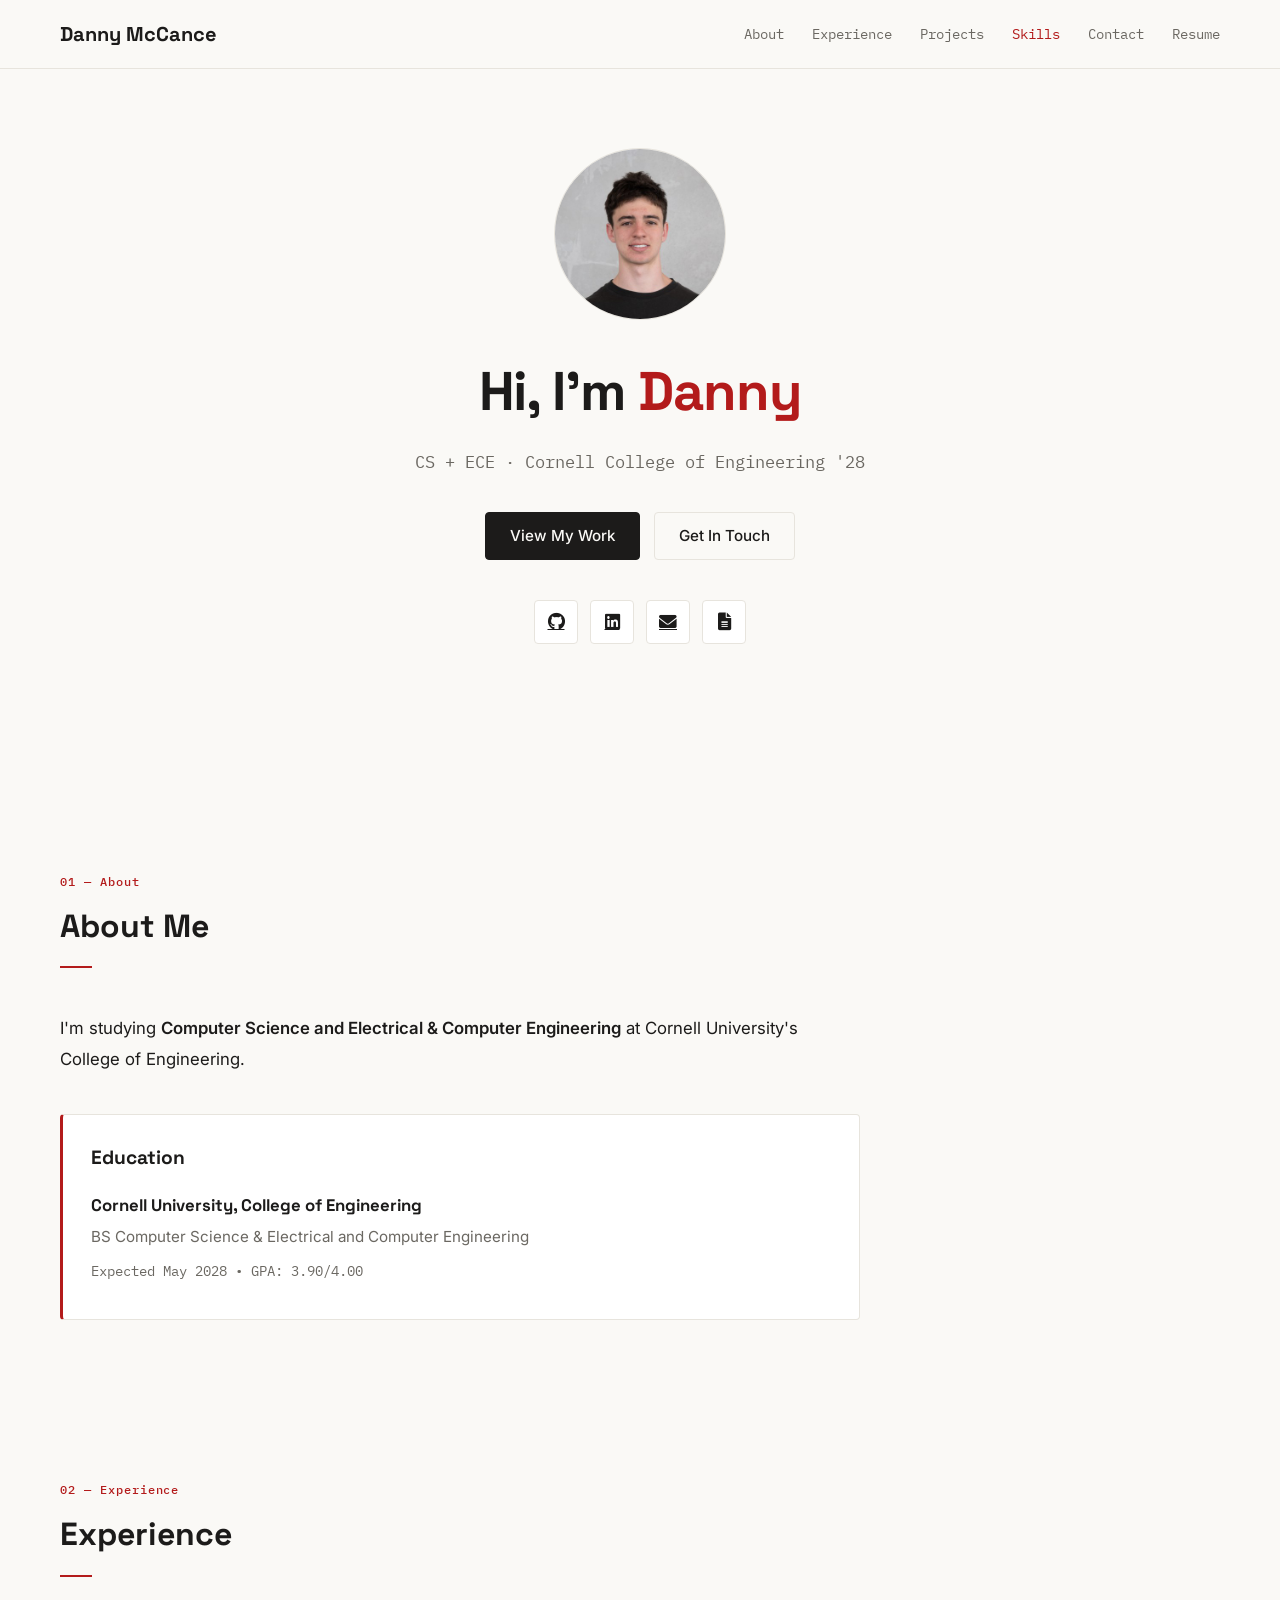
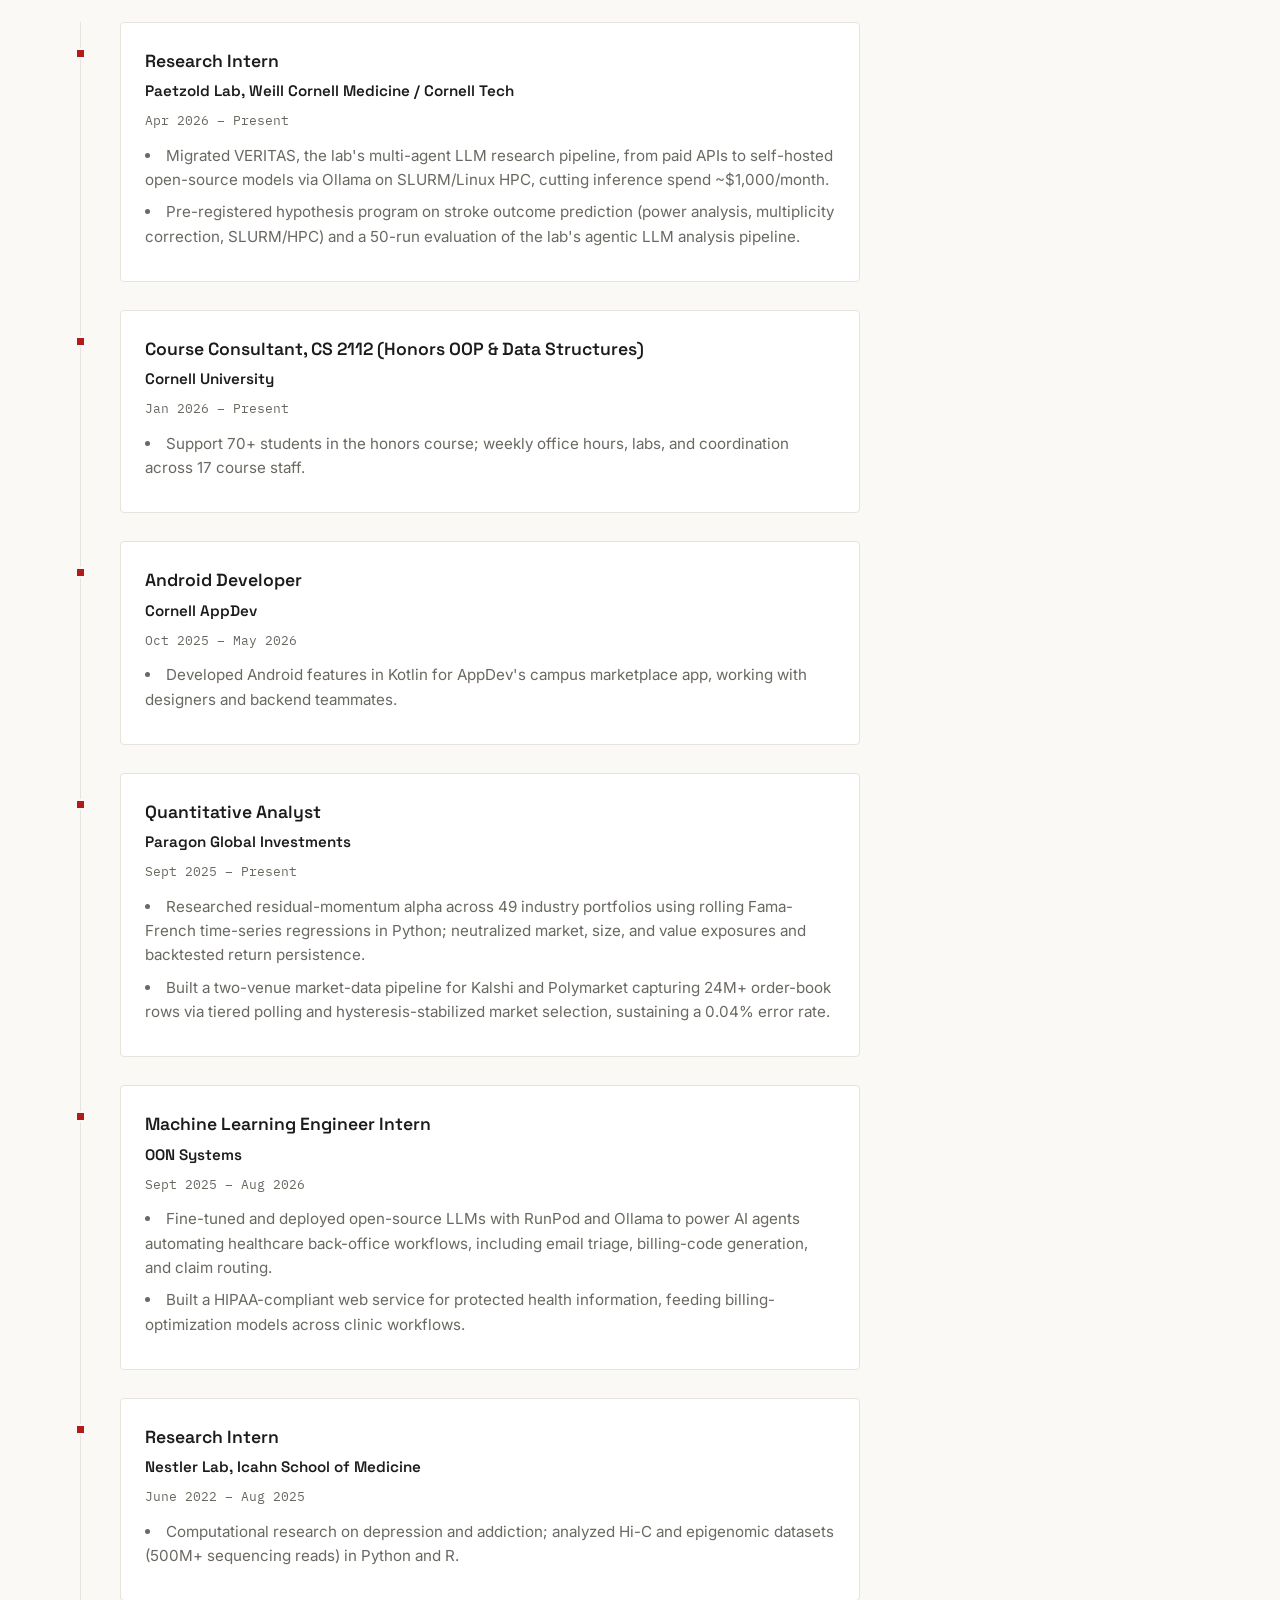
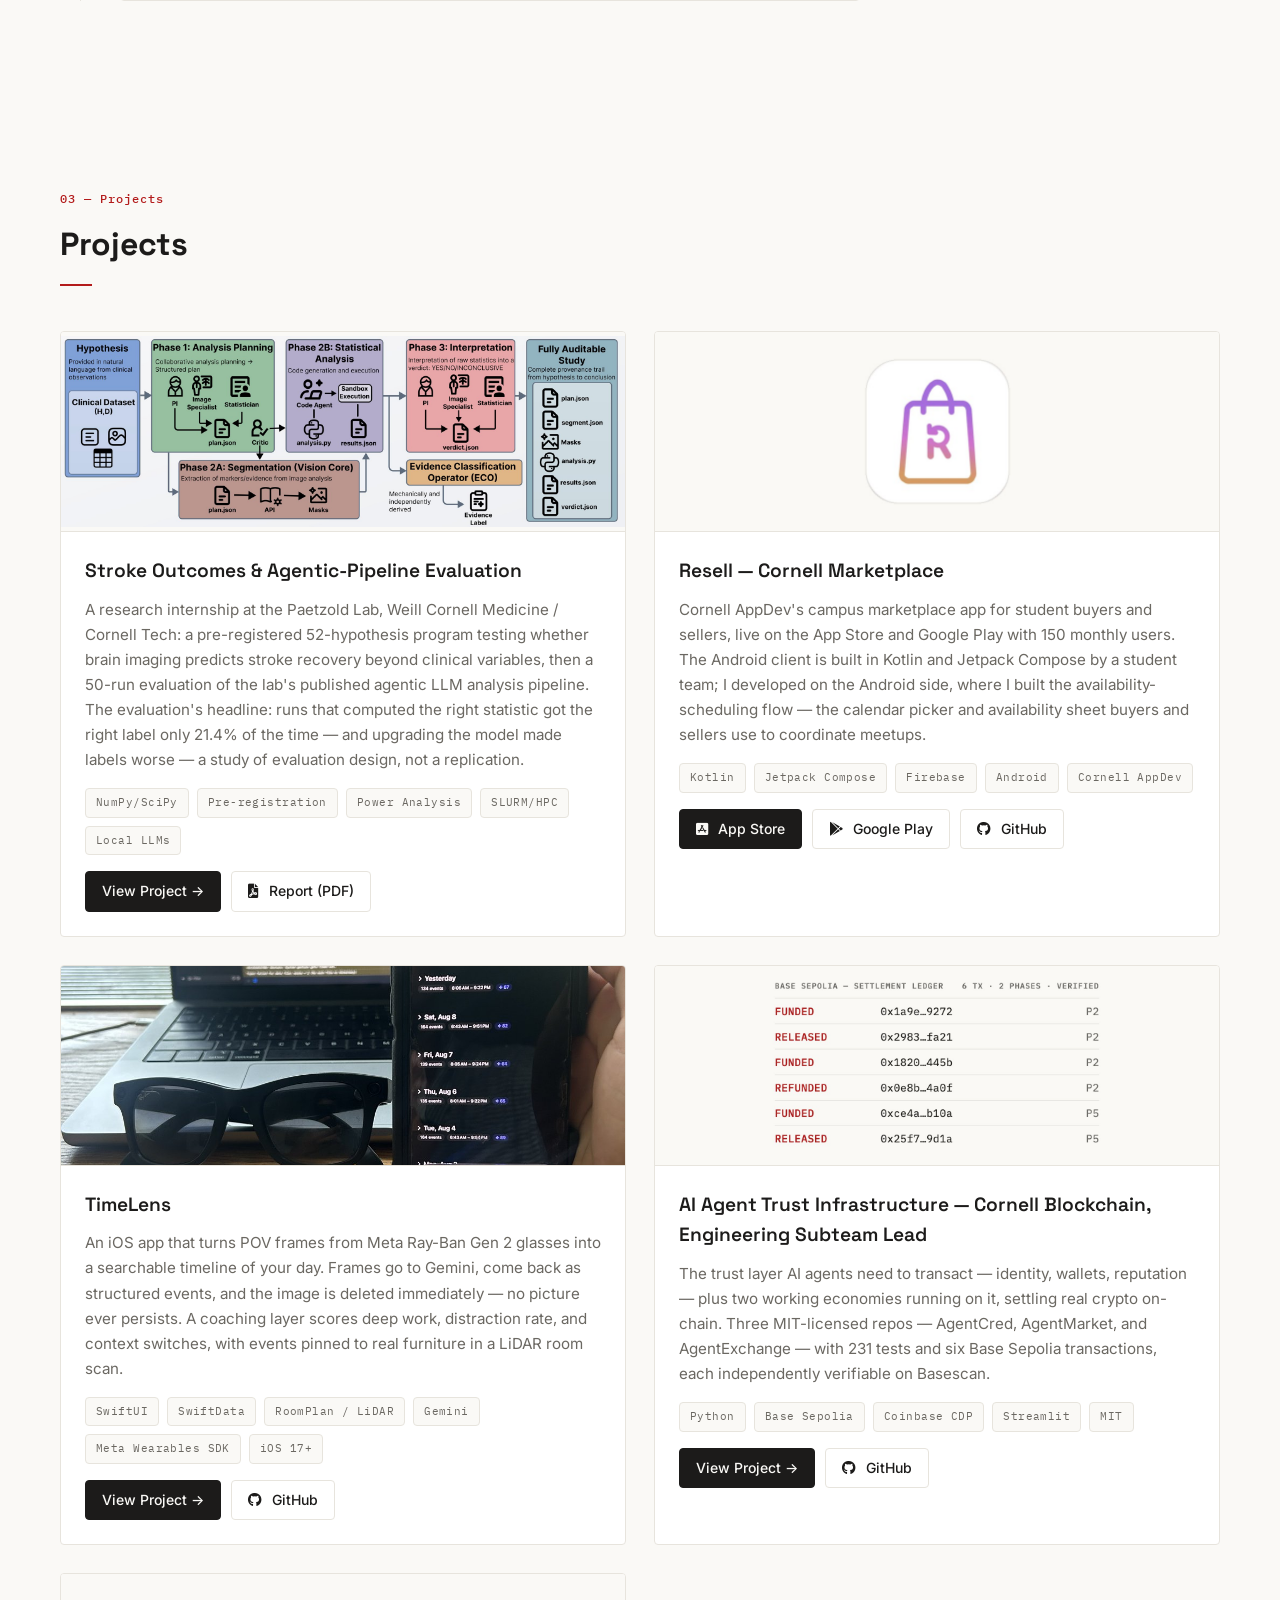
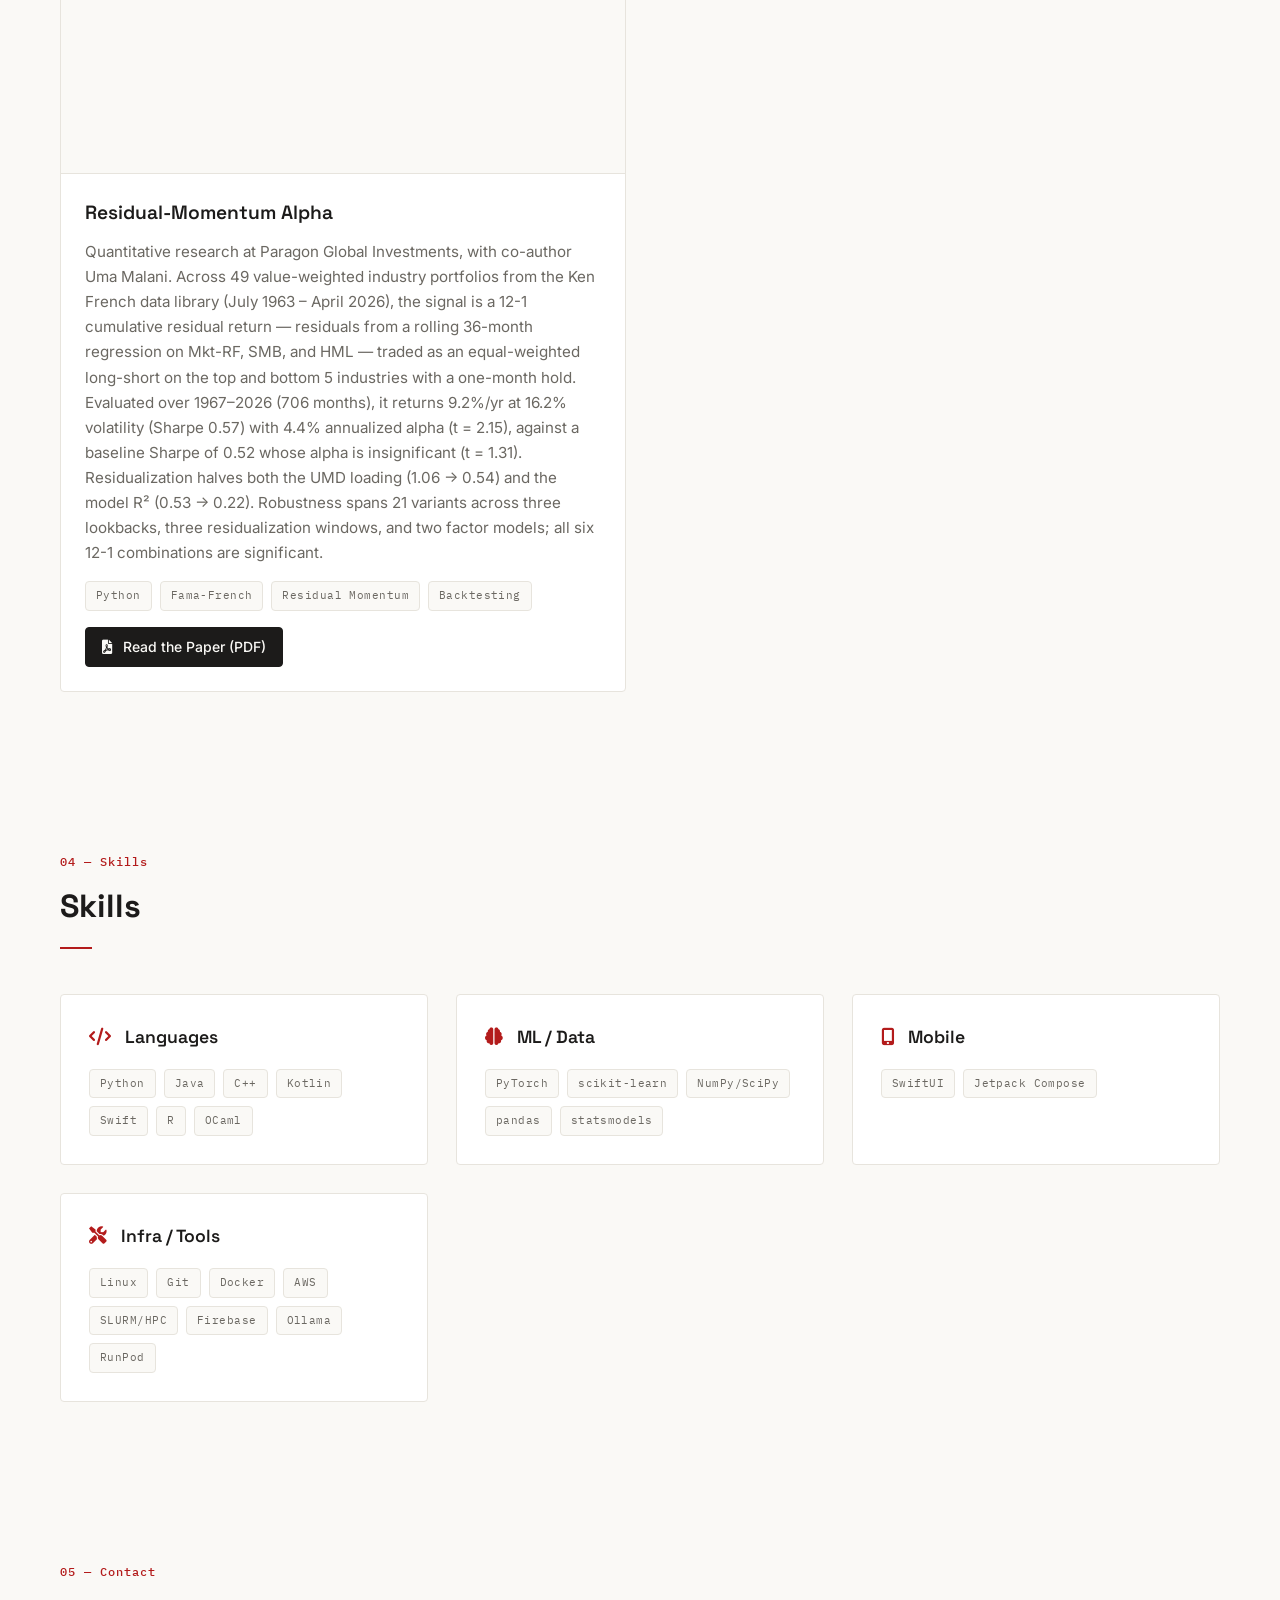
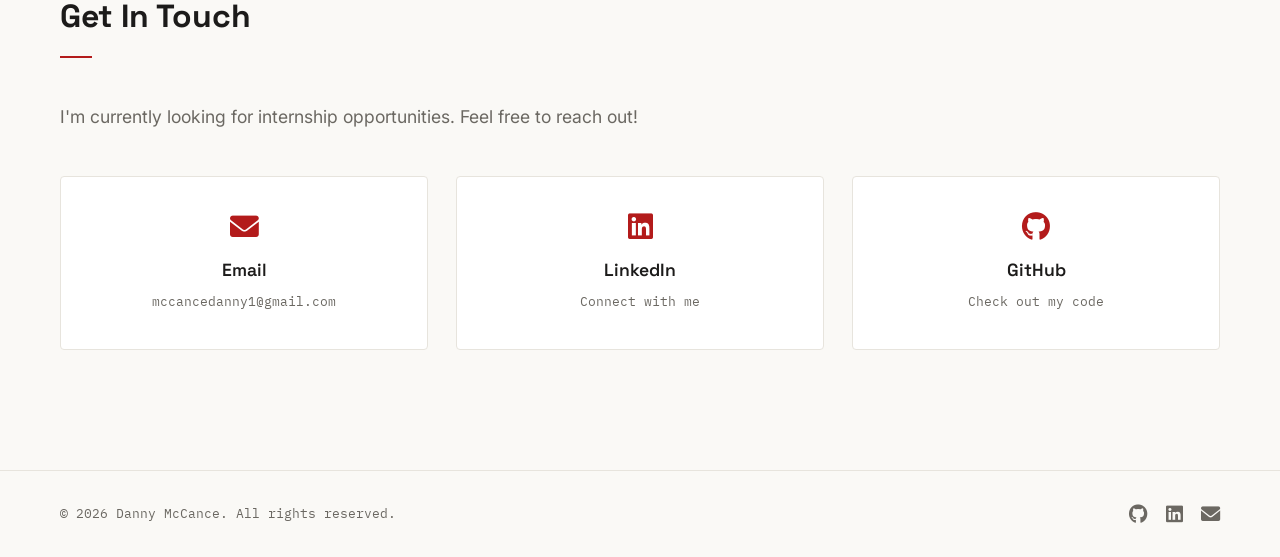
==== commit 307c8074: "Add Residual Industry Momentum paper to Paragon card Co-Authored-By: Claude Opus 5 <noreply@anthropi" ====
--- a/index.html
+++ b/index.html
@@ -299,12 +299,15 @@
                     </div>
                     <div class="project-info">
                         <h3>Residual-Momentum Alpha</h3>
-                        <p>Quantitative research at Paragon Global Investments: residual-momentum alpha across 49 industry portfolios, built with rolling Fama-French time-series regressions in Python. Market, size, and value exposures are neutralized, and return persistence is backtested.</p>
+                        <p>Quantitative research at Paragon Global Investments, with co-author Uma Malani. Across 49 value-weighted industry portfolios from the Ken French data library (July 1963 &ndash; April 2026), the signal is a 12-1 cumulative residual return &mdash; residuals from a rolling 36-month regression on Mkt-RF, SMB, and HML &mdash; traded as an equal-weighted long-short on the top and bottom 5 industries with a one-month hold. Evaluated over 1967&ndash;2026 (706 months), it returns 9.2%/yr at 16.2% volatility (Sharpe 0.57) with 4.4% annualized alpha (t = 2.15), against a baseline Sharpe of 0.52 whose alpha is insignificant (t = 1.31). Residualization halves both the UMD loading (1.06 &rarr; 0.54) and the model R&sup2; (0.53 &rarr; 0.22). Robustness spans 21 variants across three lookbacks, three residualization windows, and two factor models; all six 12-1 combinations are significant.</p>
                         <div class="project-tags">
                             <span class="tag">Python</span>
                             <span class="tag">Fama-French</span>
                             <span class="tag">Residual Momentum</span>
                             <span class="tag">Backtesting</span>
+                        </div>
+                        <div class="project-actions">
+                            <a href="assets/paragon/residual-industry-momentum.pdf" target="_blank" class="btn btn-primary btn-sm"><i class="fas fa-file-pdf"></i> Read the Paper (PDF)</a>
                         </div>
                     </div>
                 </div>
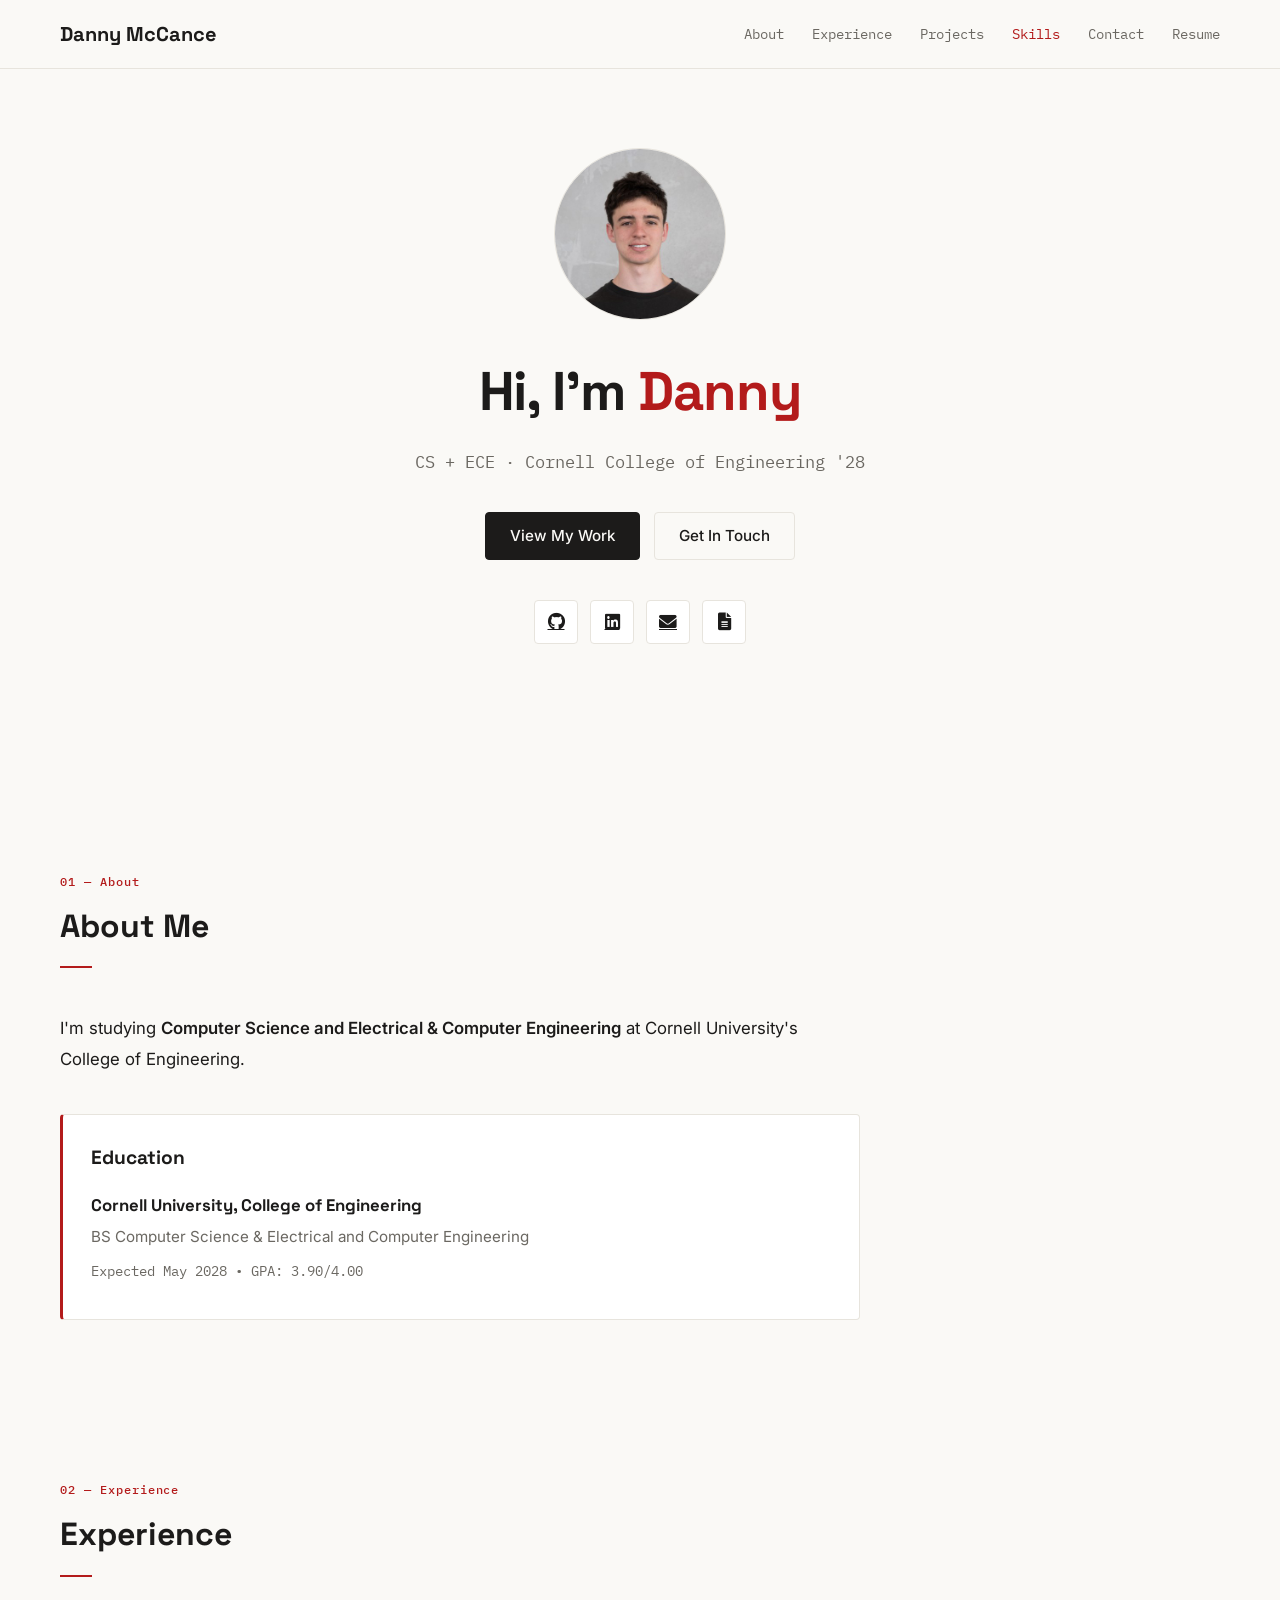
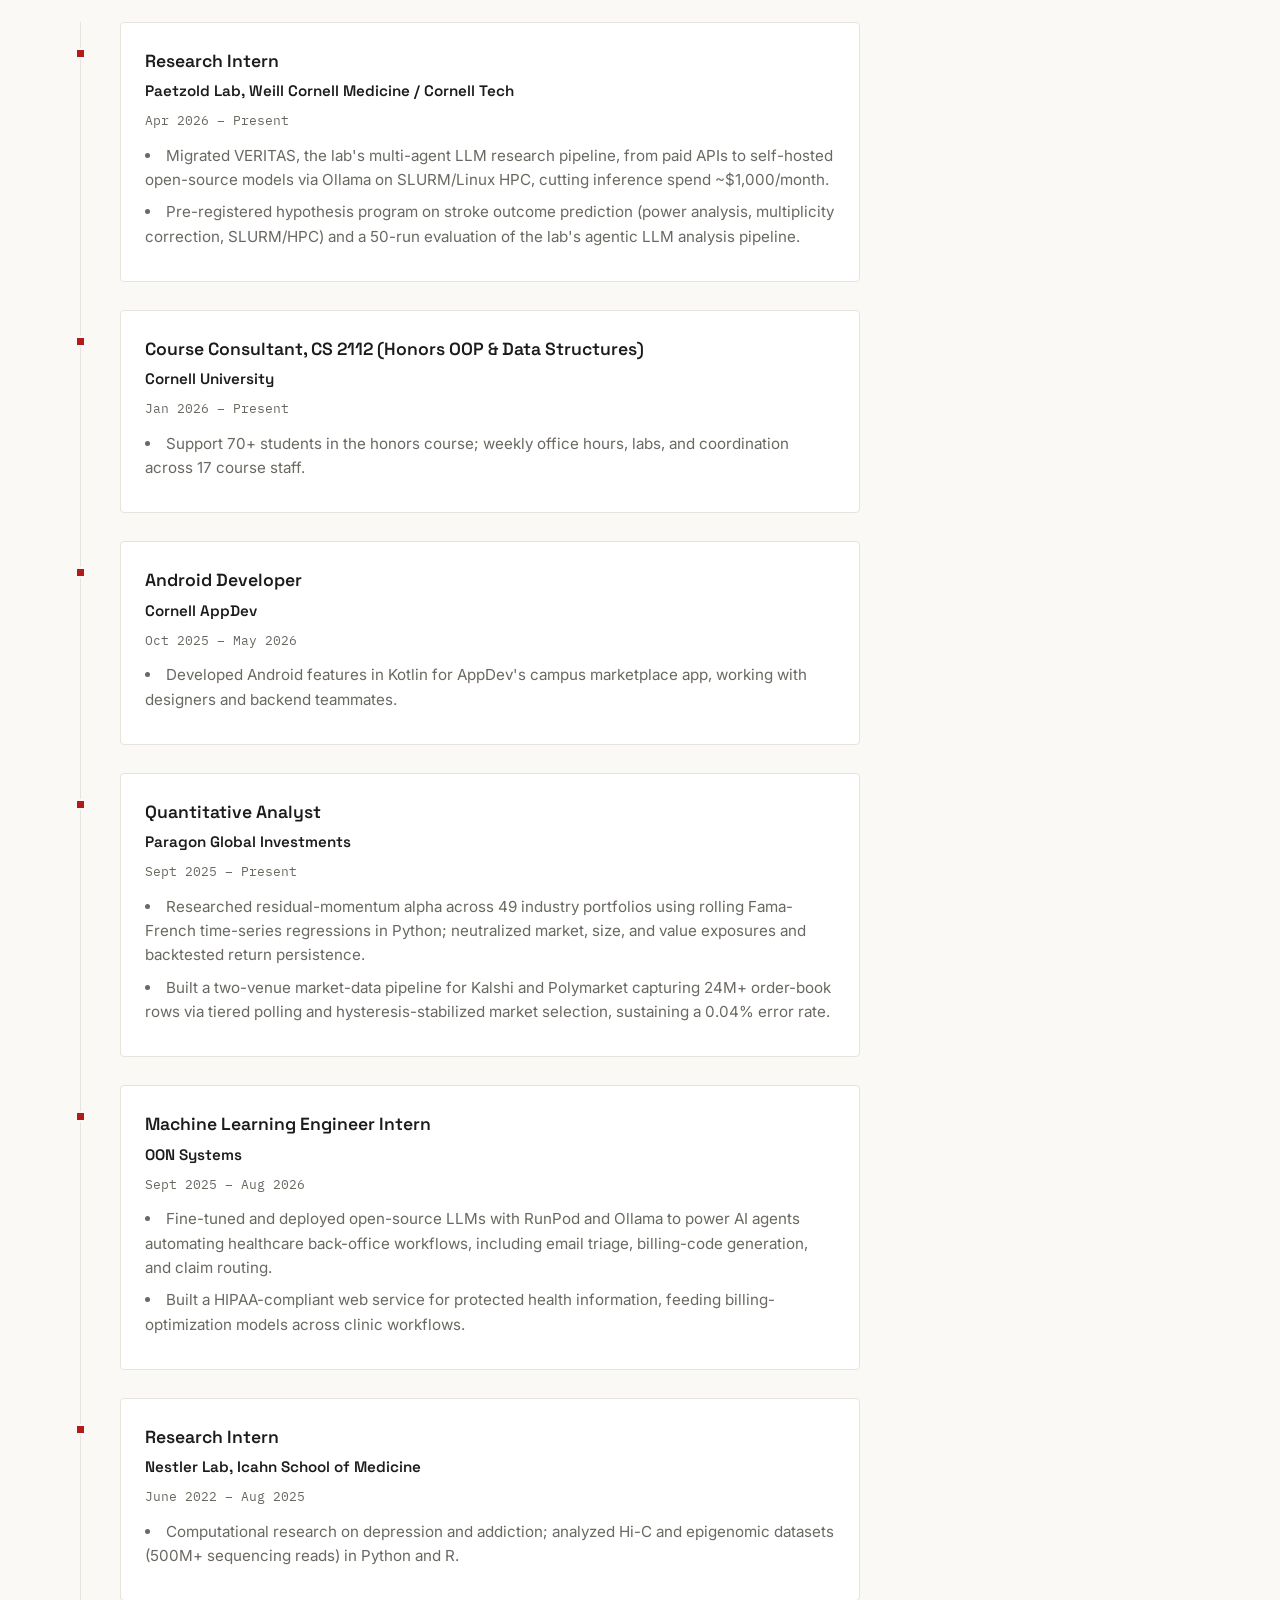
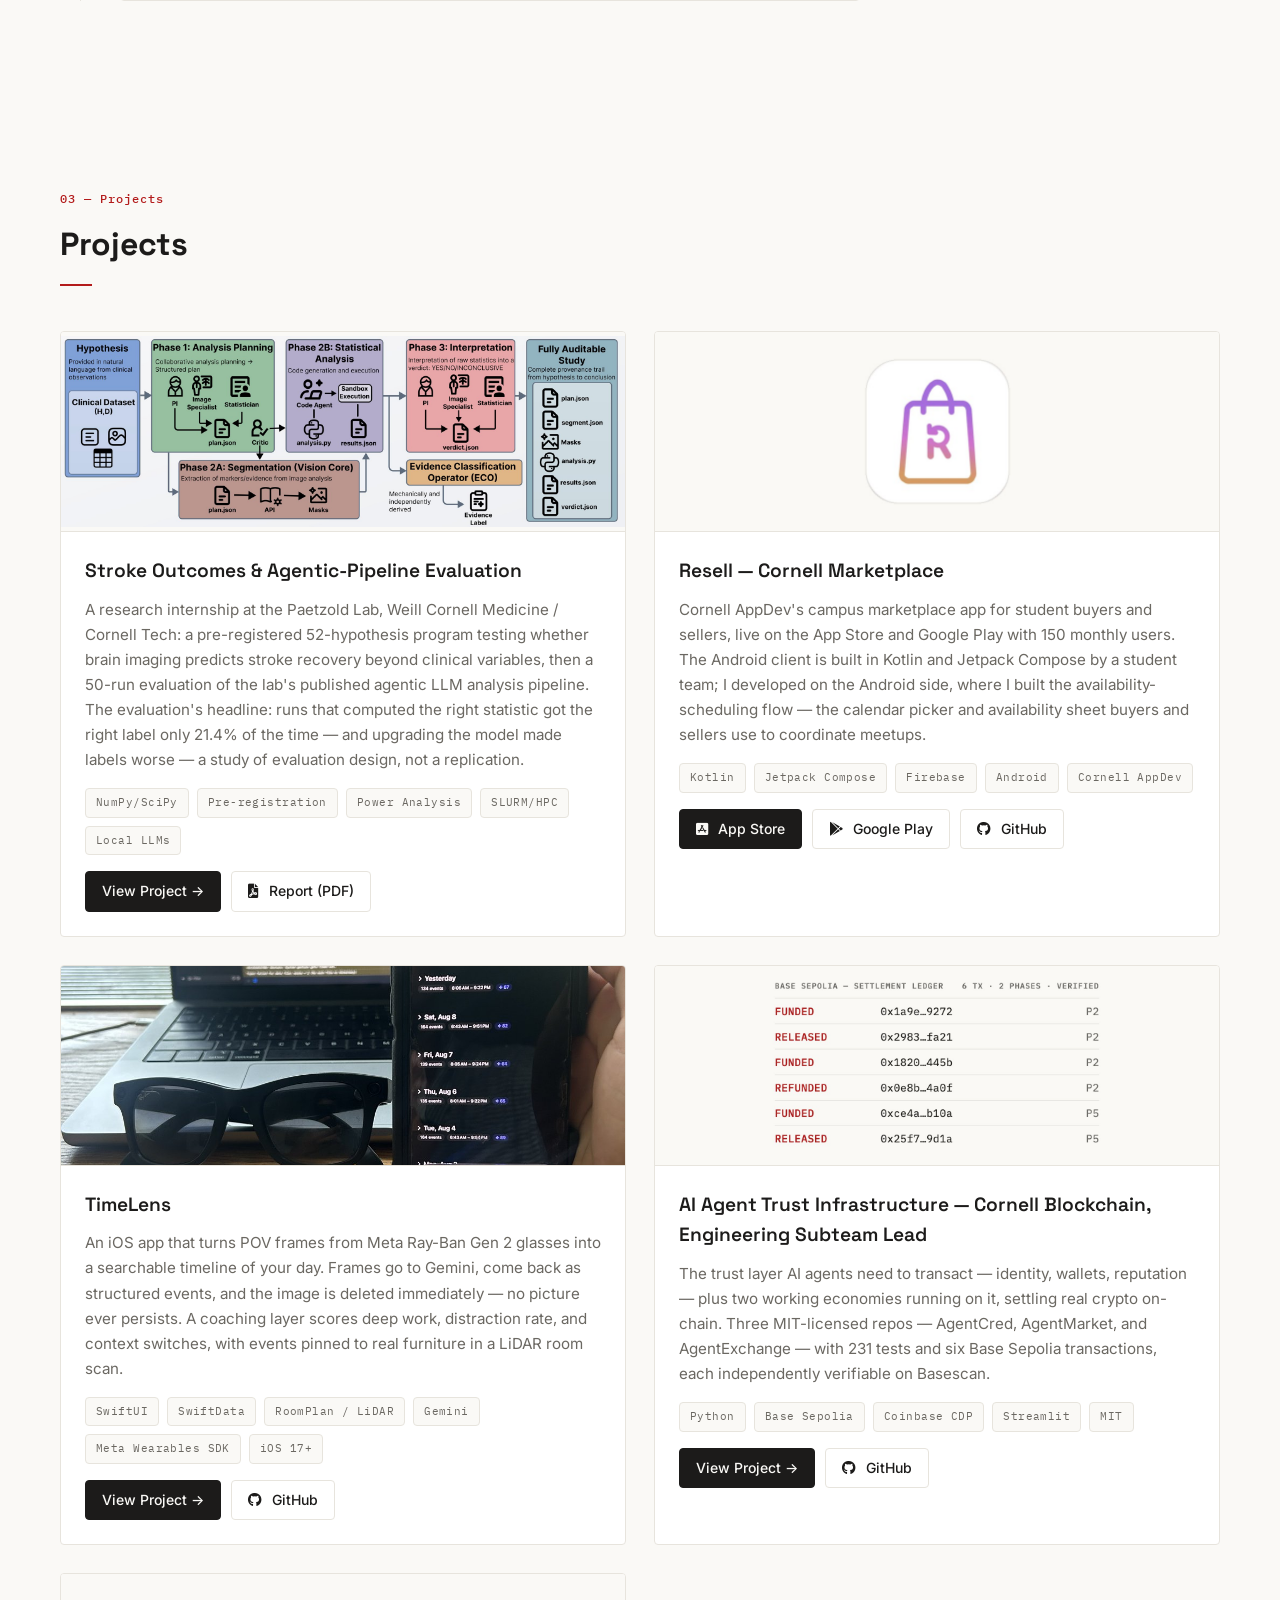
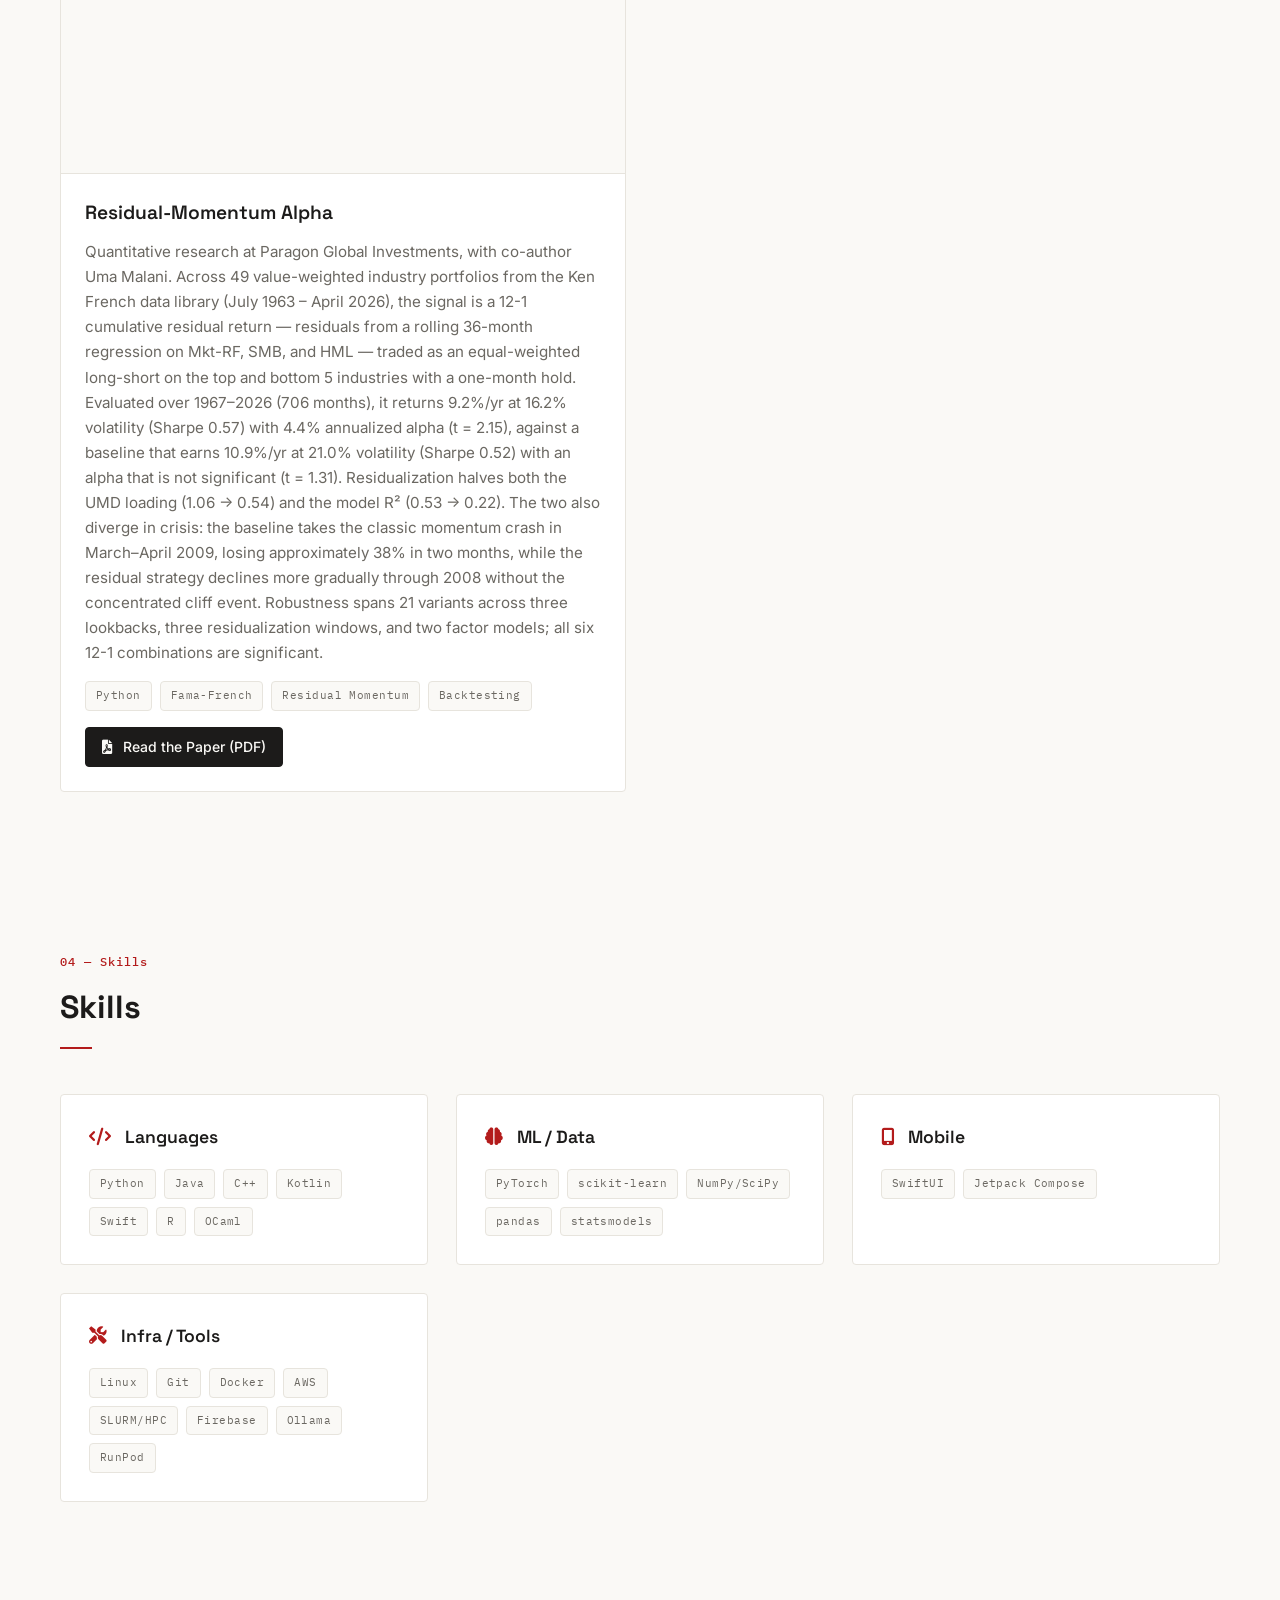
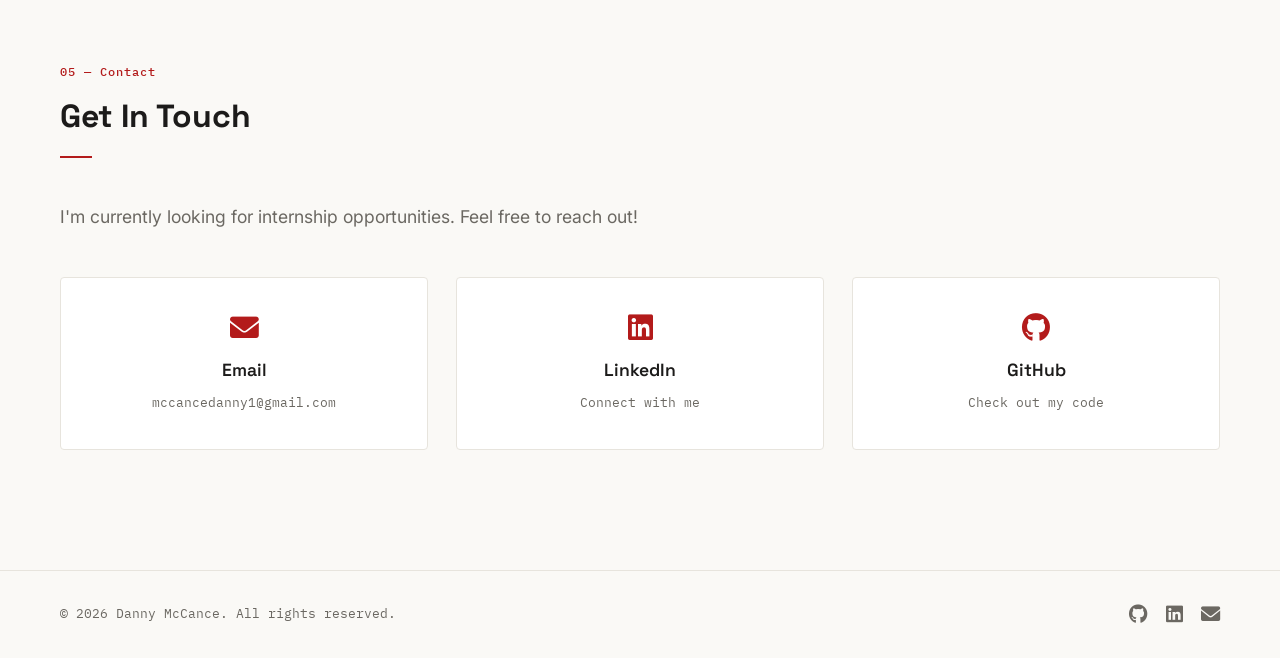
==== commit 46663dd6: "Add baseline comparison and 2009 crash contrast to Paragon card Co-Authored-By: Claude Opus 5 <norep" ====
--- a/index.html
+++ b/index.html
@@ -299,7 +299,7 @@
                     </div>
                     <div class="project-info">
                         <h3>Residual-Momentum Alpha</h3>
-                        <p>Quantitative research at Paragon Global Investments, with co-author Uma Malani. Across 49 value-weighted industry portfolios from the Ken French data library (July 1963 &ndash; April 2026), the signal is a 12-1 cumulative residual return &mdash; residuals from a rolling 36-month regression on Mkt-RF, SMB, and HML &mdash; traded as an equal-weighted long-short on the top and bottom 5 industries with a one-month hold. Evaluated over 1967&ndash;2026 (706 months), it returns 9.2%/yr at 16.2% volatility (Sharpe 0.57) with 4.4% annualized alpha (t = 2.15), against a baseline Sharpe of 0.52 whose alpha is insignificant (t = 1.31). Residualization halves both the UMD loading (1.06 &rarr; 0.54) and the model R&sup2; (0.53 &rarr; 0.22). Robustness spans 21 variants across three lookbacks, three residualization windows, and two factor models; all six 12-1 combinations are significant.</p>
+                        <p>Quantitative research at Paragon Global Investments, with co-author Uma Malani. Across 49 value-weighted industry portfolios from the Ken French data library (July 1963 &ndash; April 2026), the signal is a 12-1 cumulative residual return &mdash; residuals from a rolling 36-month regression on Mkt-RF, SMB, and HML &mdash; traded as an equal-weighted long-short on the top and bottom 5 industries with a one-month hold. Evaluated over 1967&ndash;2026 (706 months), it returns 9.2%/yr at 16.2% volatility (Sharpe 0.57) with 4.4% annualized alpha (t = 2.15), against a baseline that earns 10.9%/yr at 21.0% volatility (Sharpe 0.52) with an alpha that is not significant (t = 1.31). Residualization halves both the UMD loading (1.06 &rarr; 0.54) and the model R&sup2; (0.53 &rarr; 0.22). The two also diverge in crisis: the baseline takes the classic momentum crash in March&ndash;April 2009, losing approximately 38% in two months, while the residual strategy declines more gradually through 2008 without the concentrated cliff event. Robustness spans 21 variants across three lookbacks, three residualization windows, and two factor models; all six 12-1 combinations are significant.</p>
                         <div class="project-tags">
                             <span class="tag">Python</span>
                             <span class="tag">Fama-French</span>
